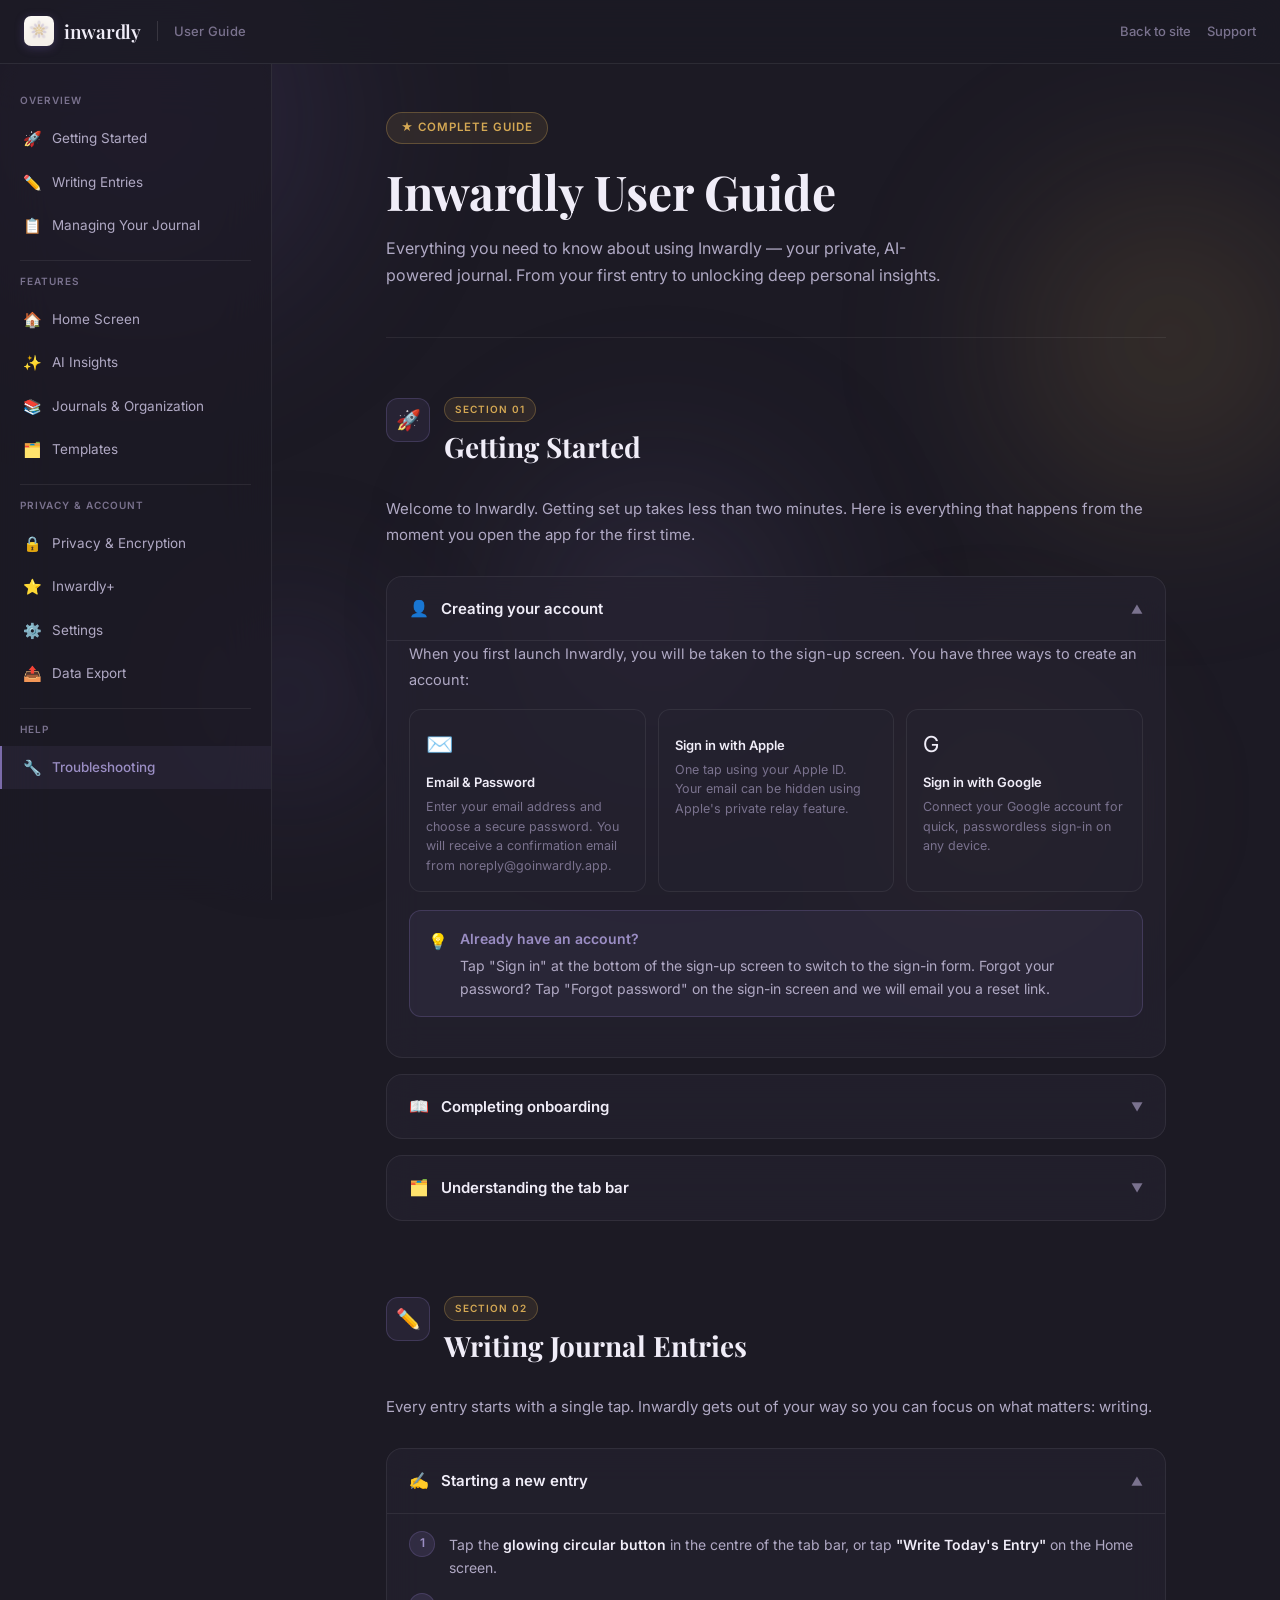
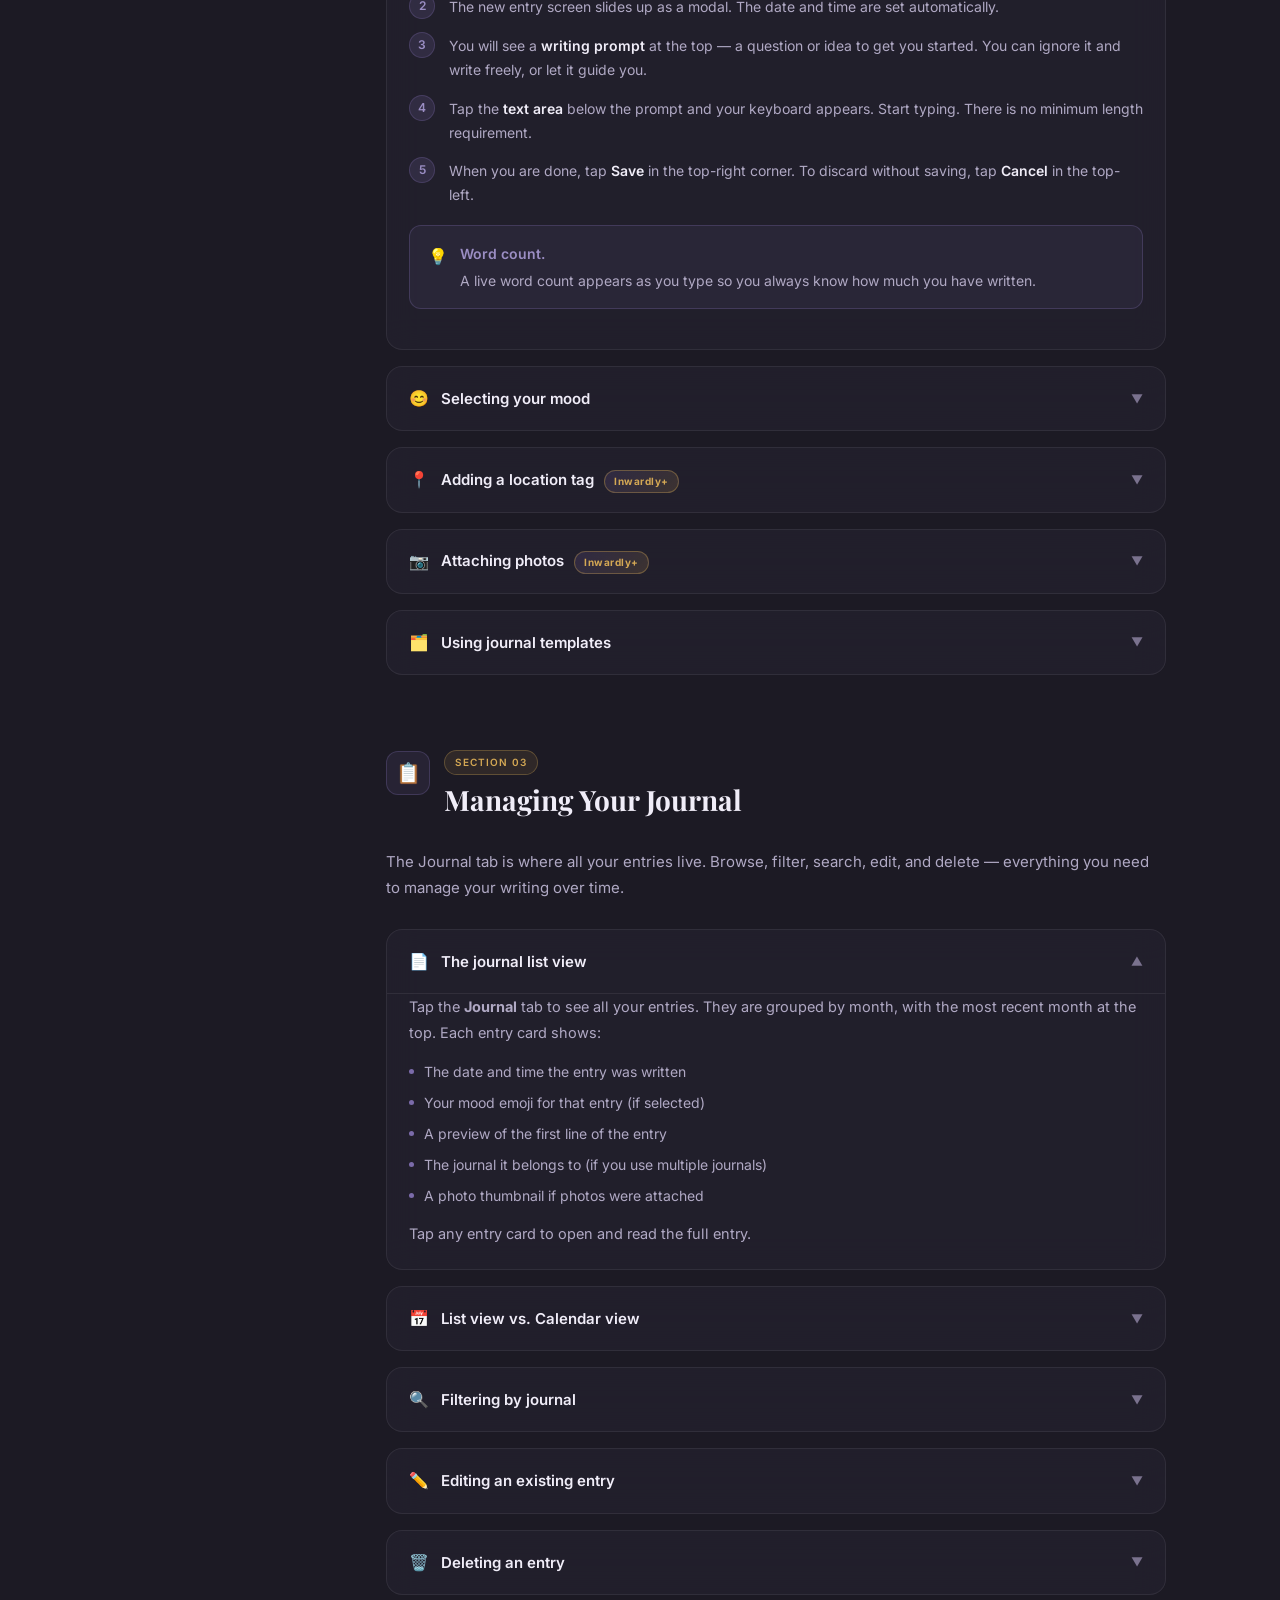
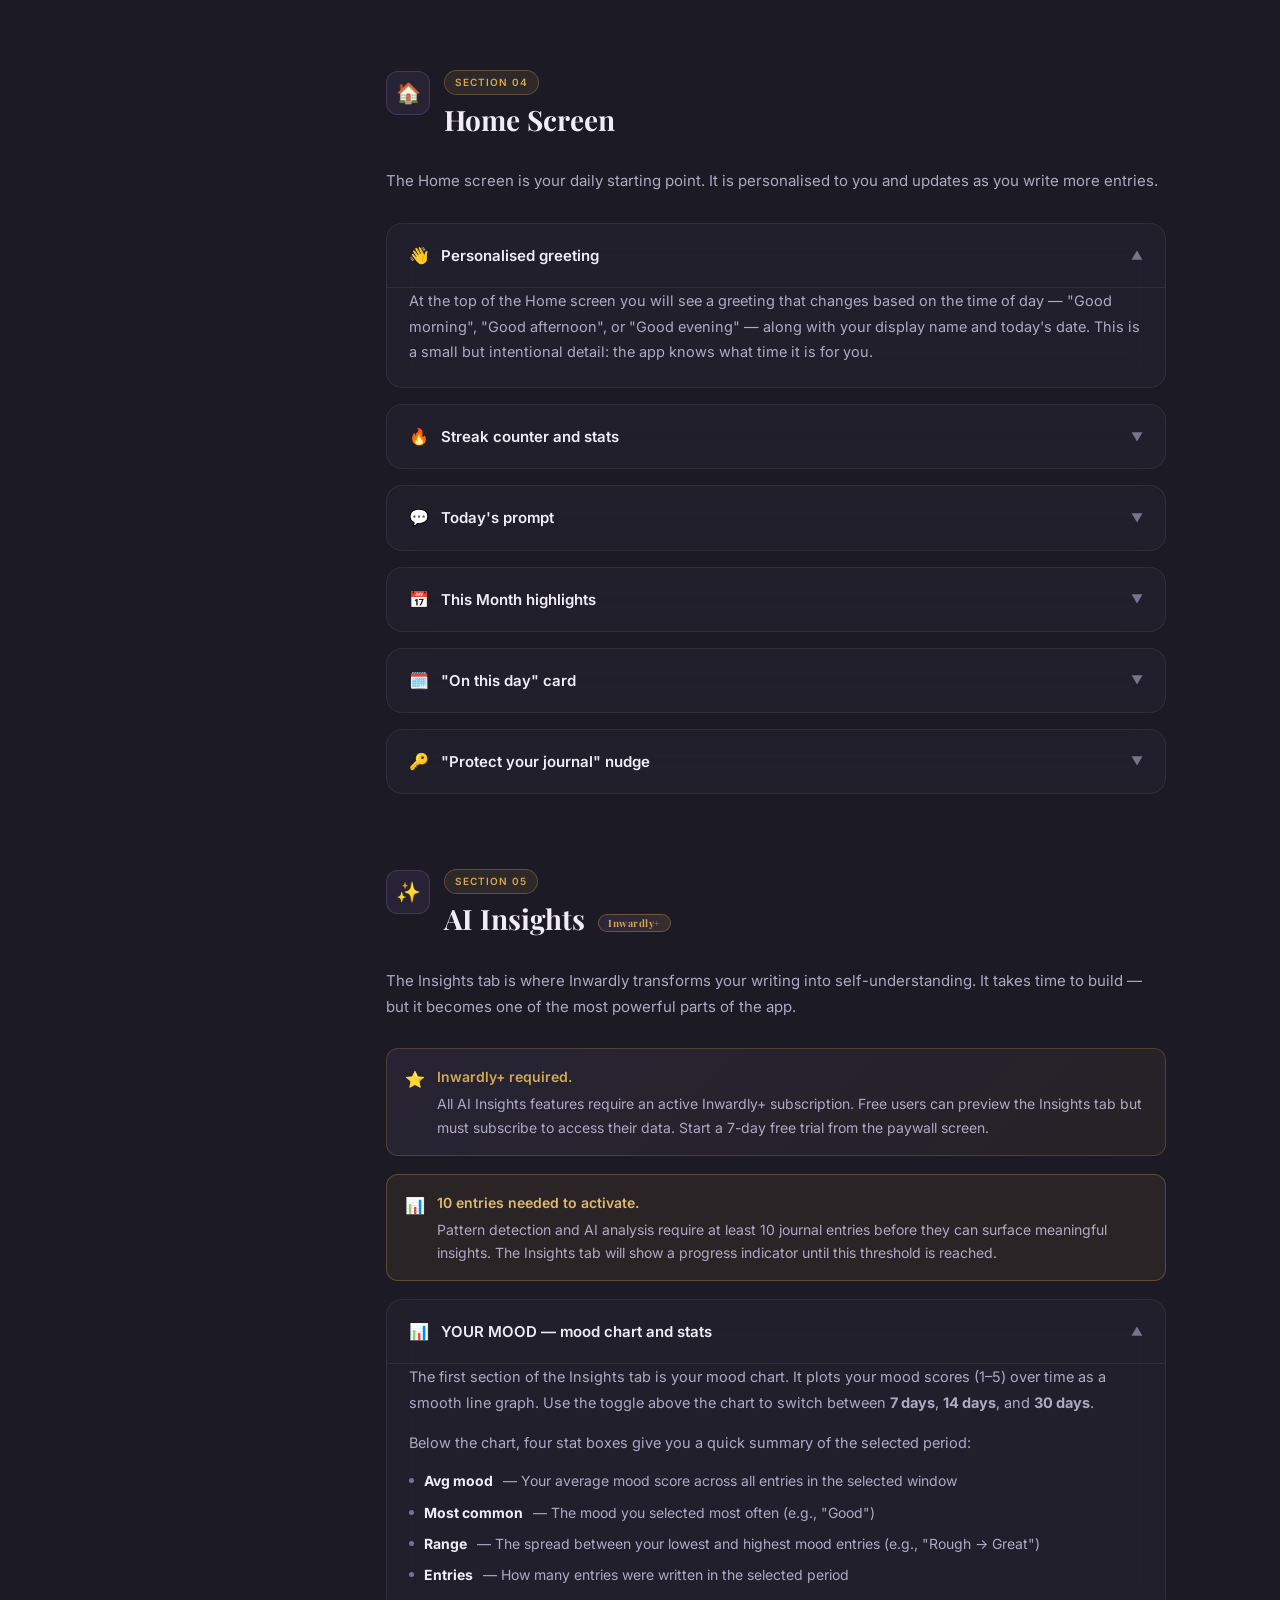
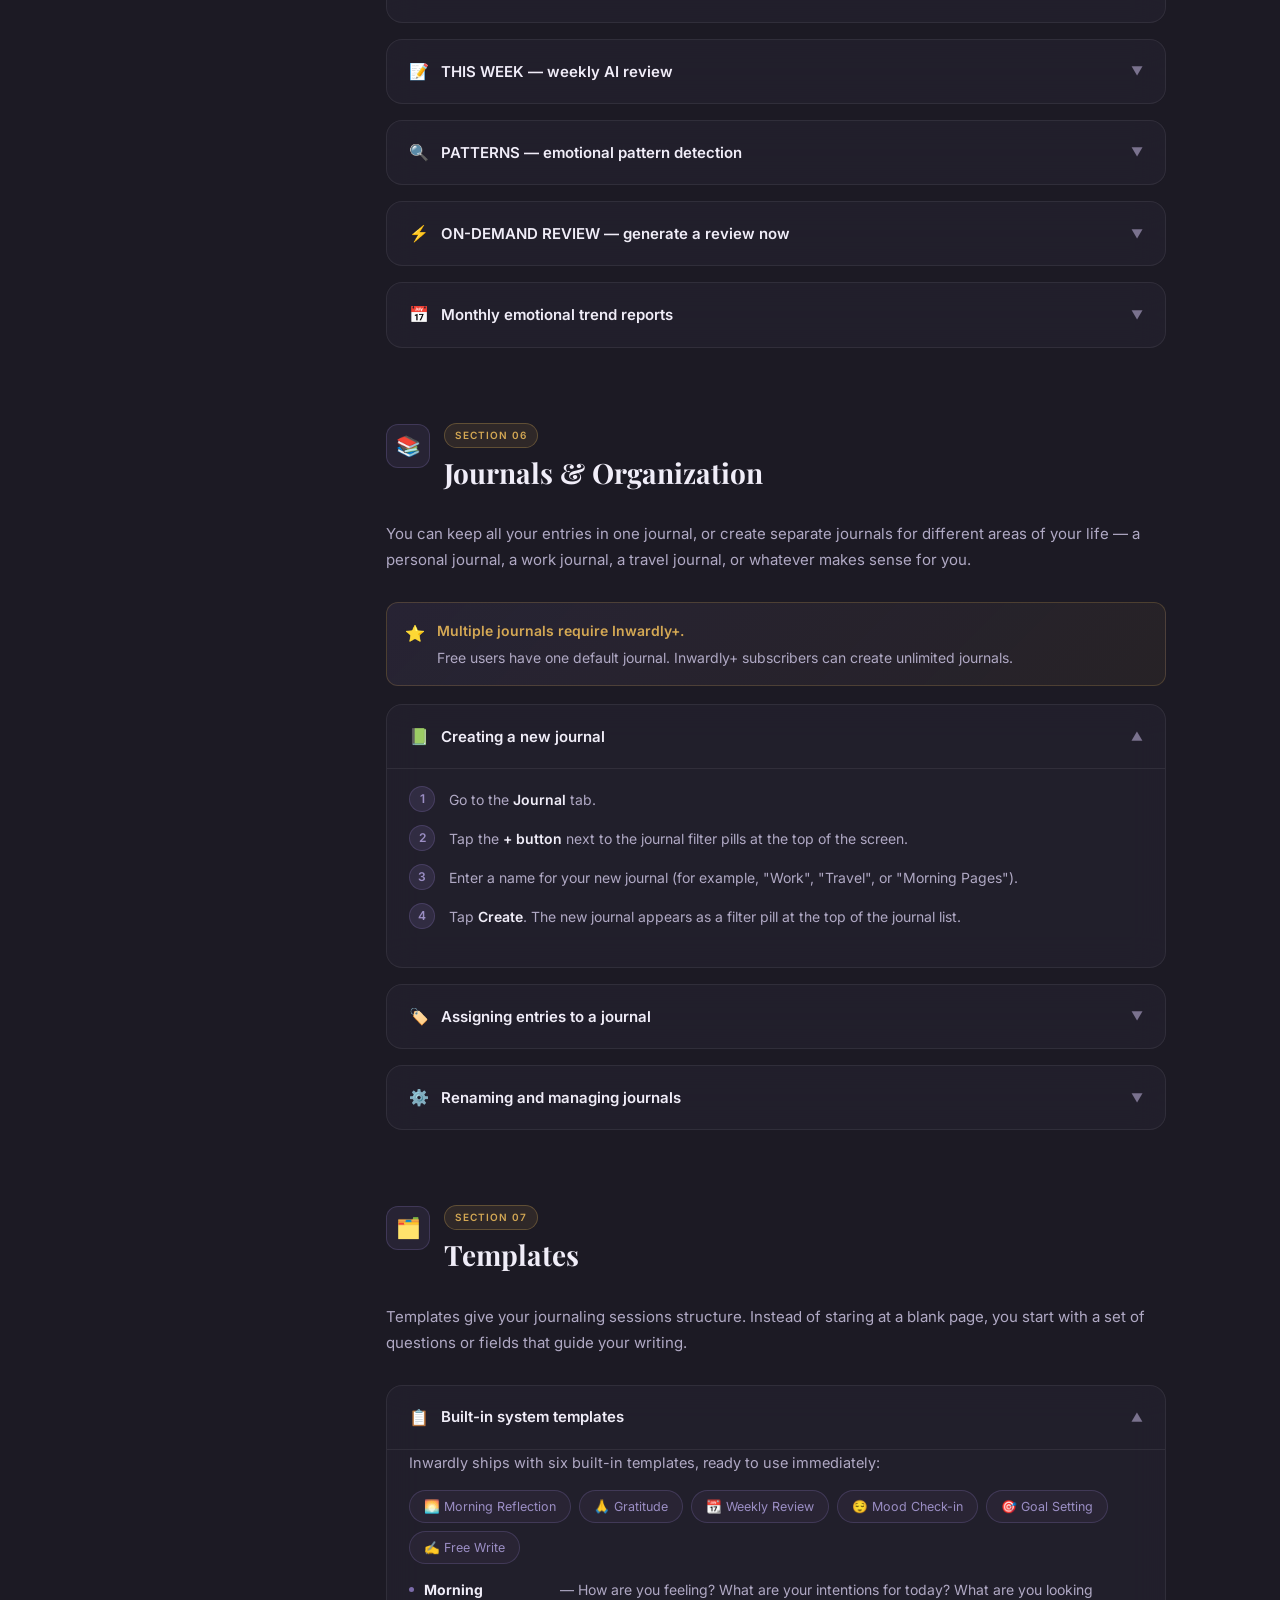
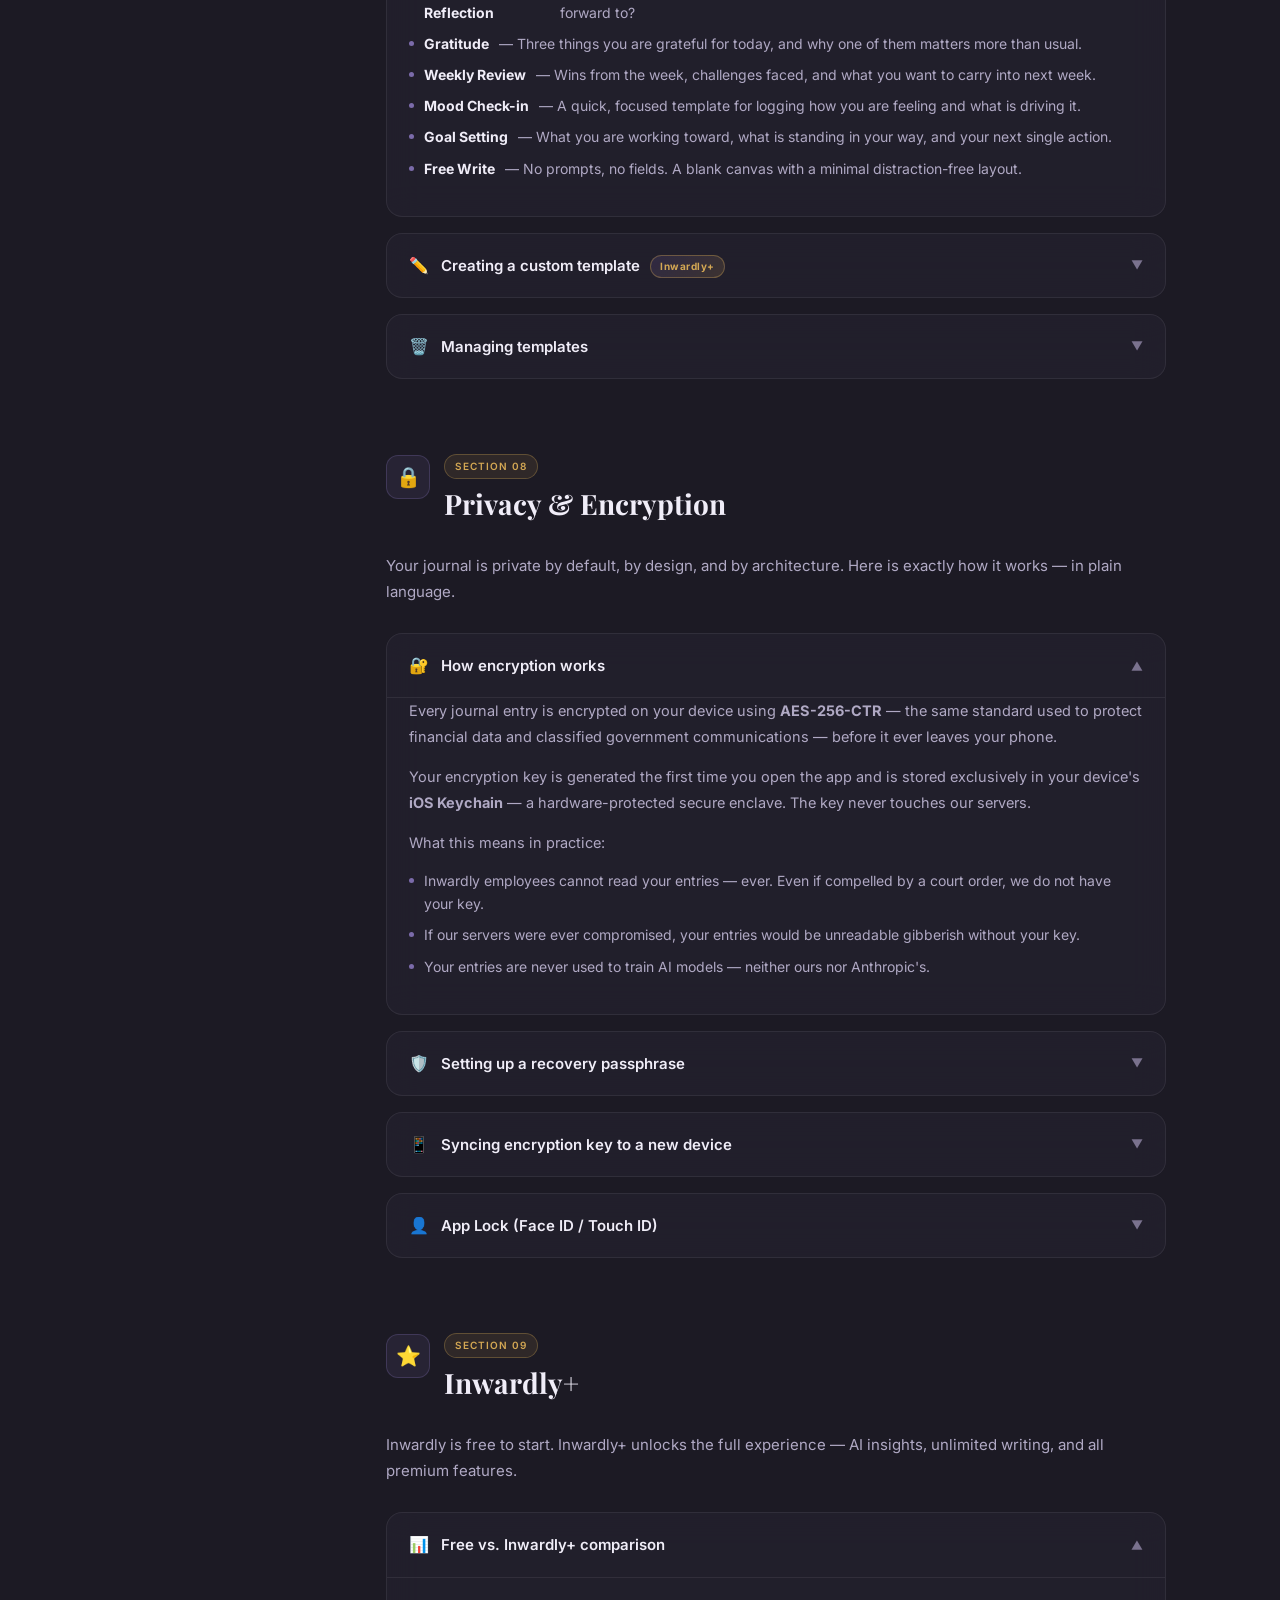
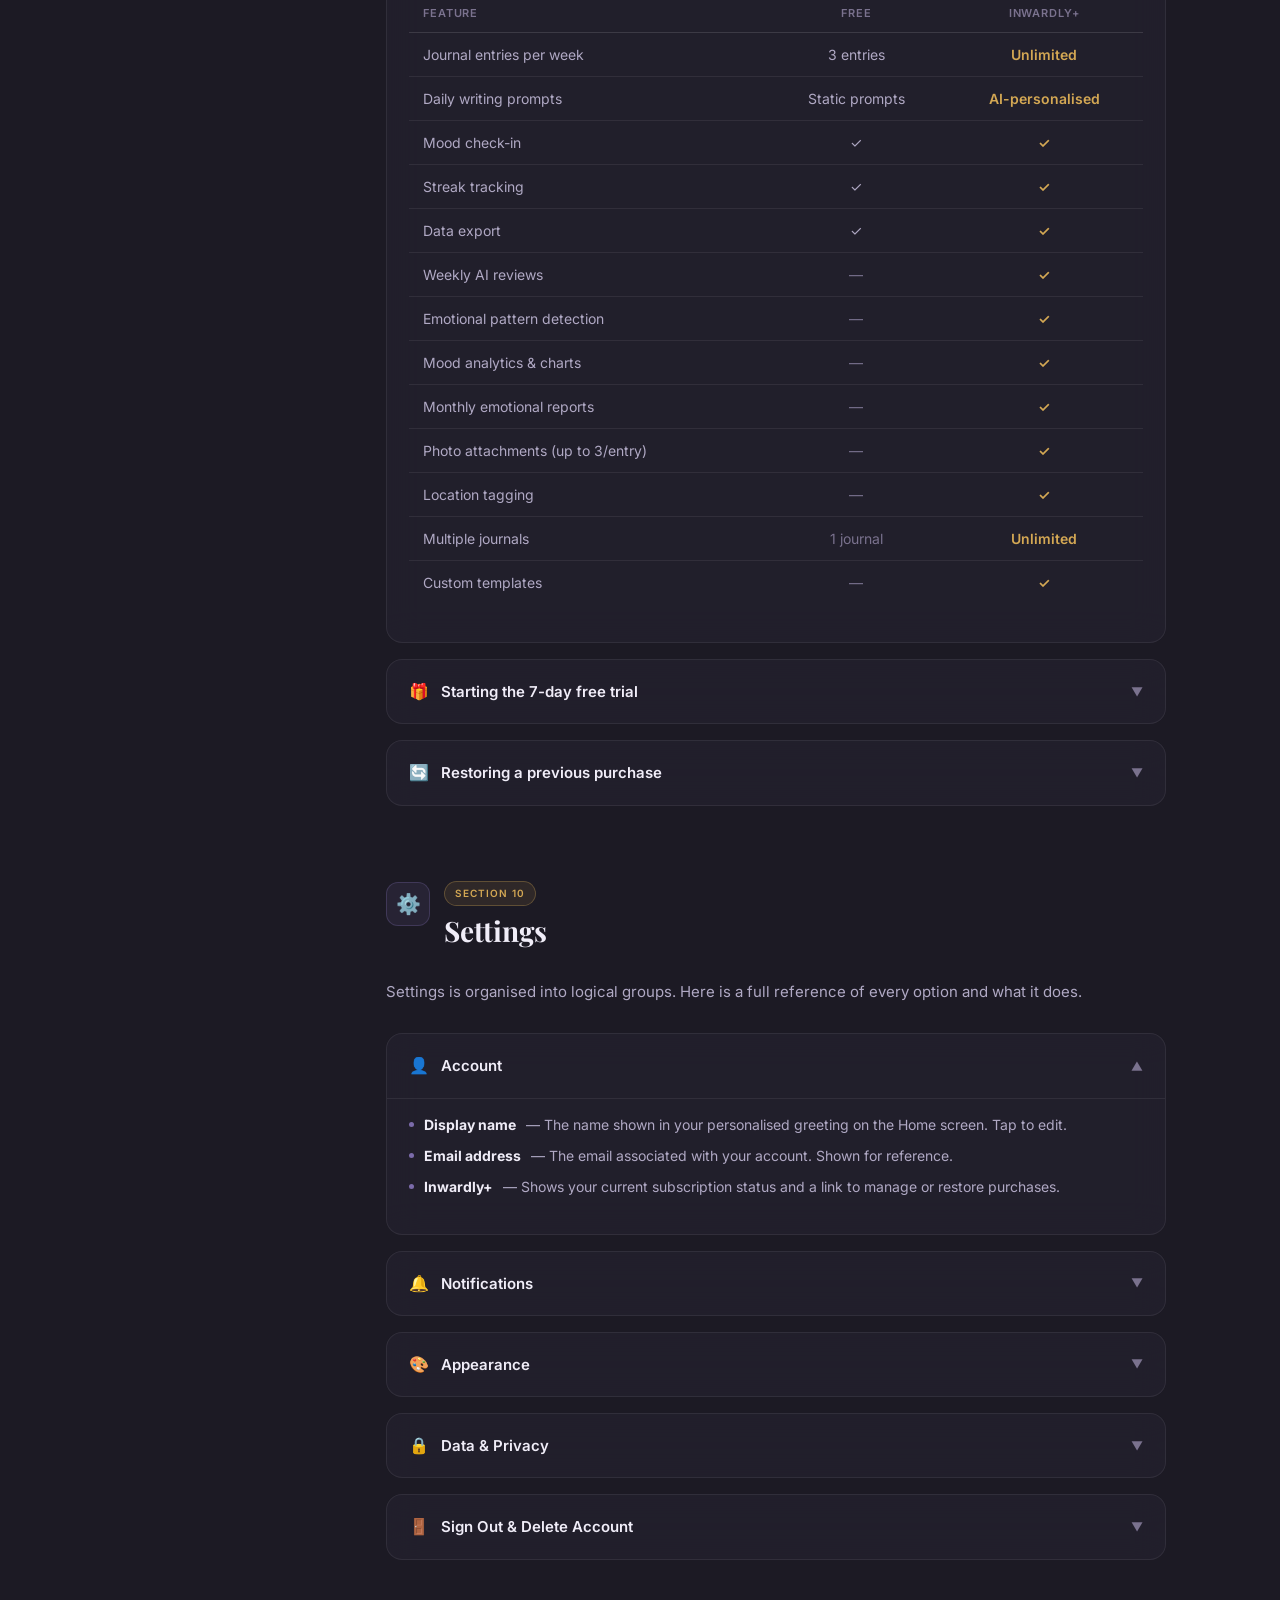
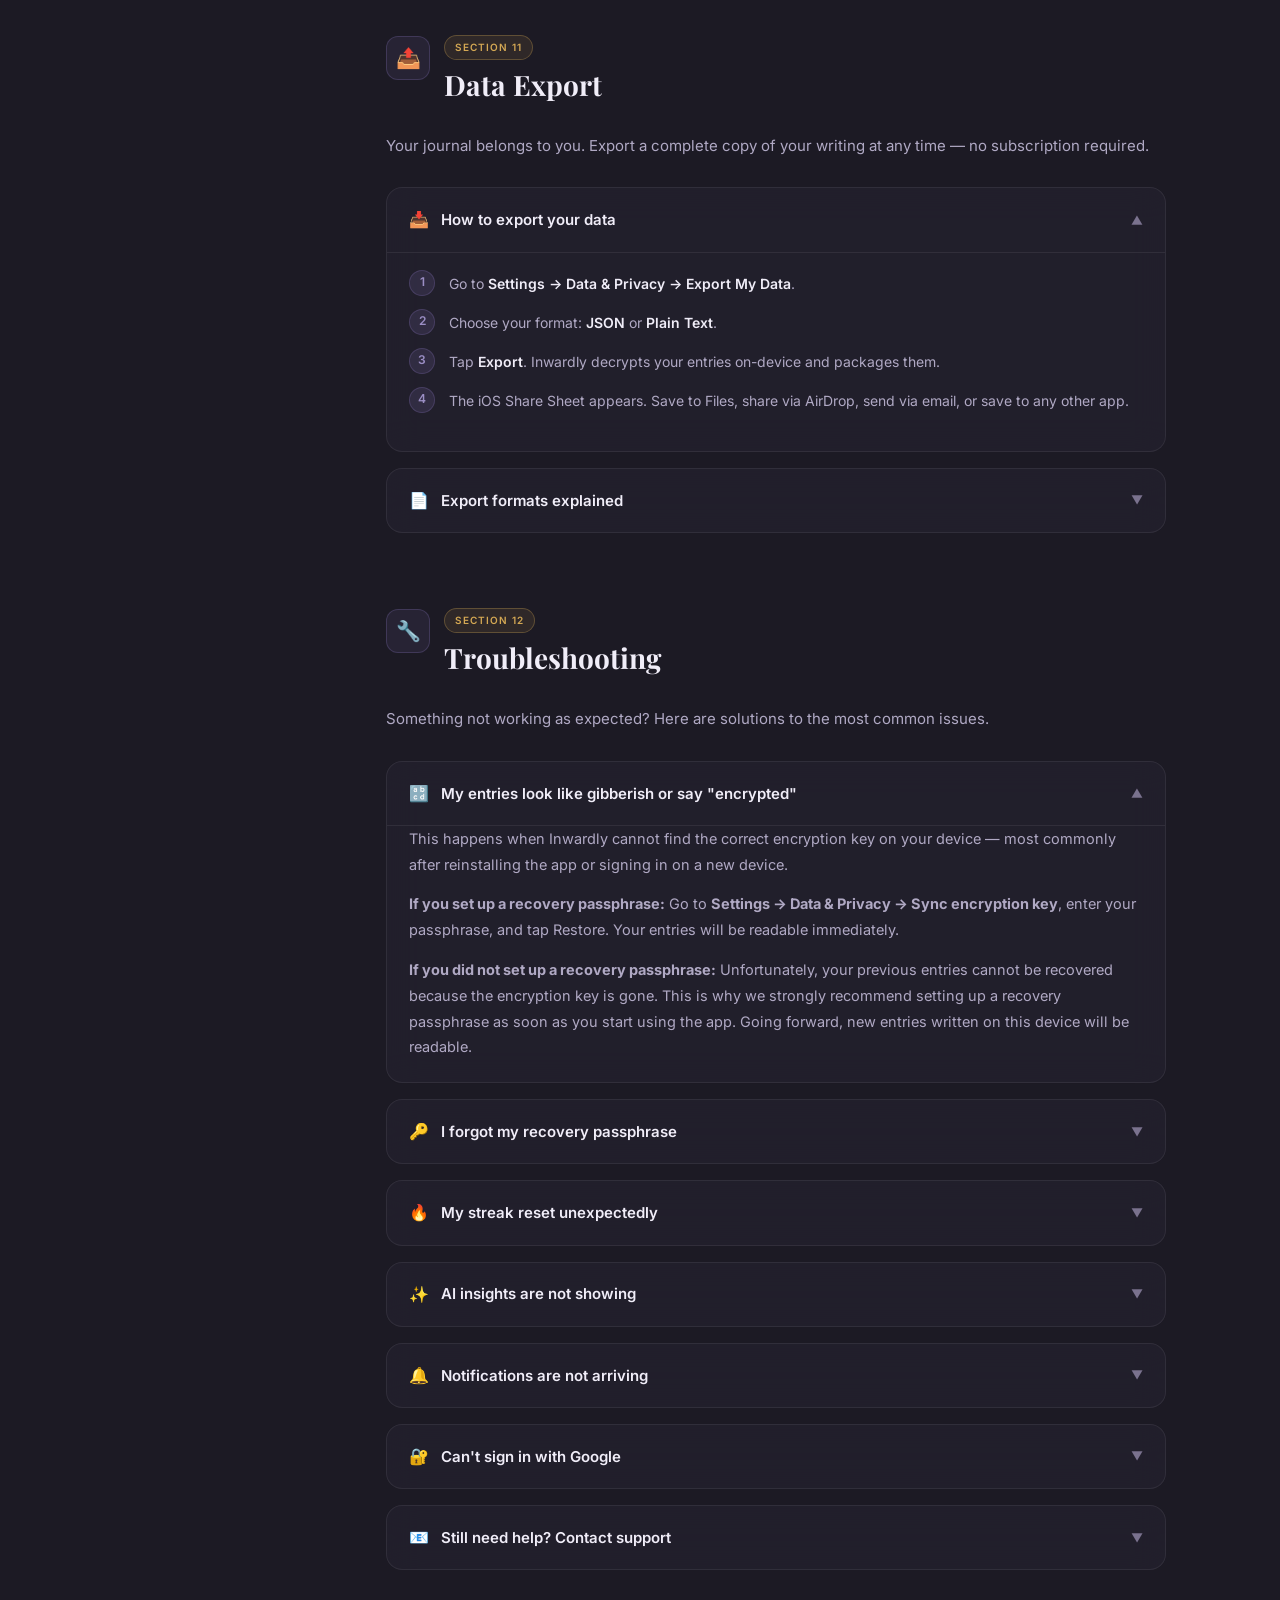
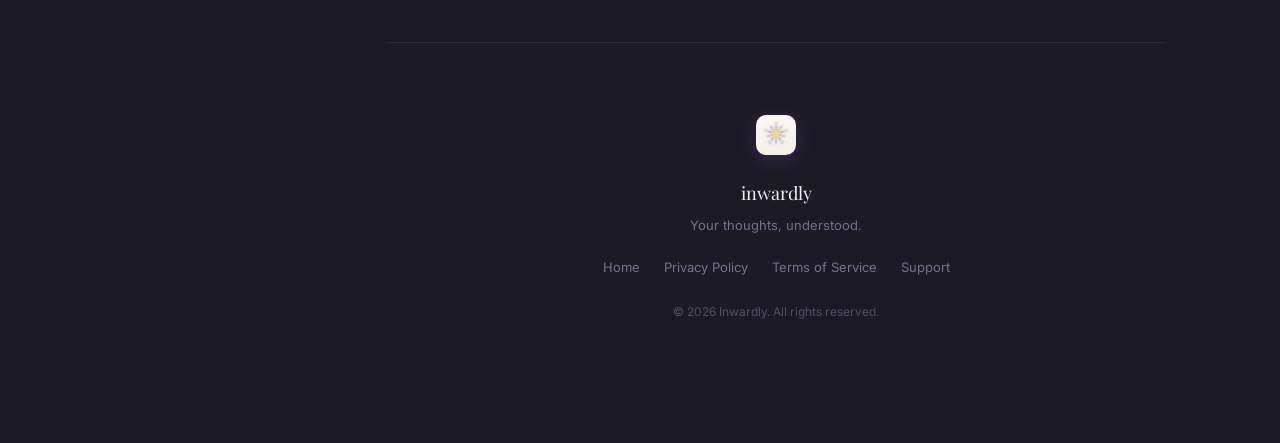
==== guide/index.html @ 79f3269d "Add comprehensive user guide 12-section guide covering all app features: getting started, writing en" ====
<!DOCTYPE html>
<html lang="en">
<head>
  <meta charset="UTF-8">
  <meta name="viewport" content="width=device-width, initial-scale=1.0">
  <title>Inwardly — User Guide</title>
  <meta name="description" content="Complete user guide for Inwardly, the private AI-powered journaling app for iOS.">
  <meta name="theme-color" content="#5B4A8A">

  <link rel="preconnect" href="https://fonts.googleapis.com">
  <link rel="preconnect" href="https://fonts.gstatic.com" crossorigin>
  <link href="https://fonts.googleapis.com/css2?family=Playfair+Display:ital,wght@0,400;0,600;0,700;1,400&family=Inter:wght@300;400;500;600;700&display=swap" rel="stylesheet">
  <link rel="icon" type="image/png" href="../app-icon.png">

  <style>
    /* ===================================================================
       Inwardly User Guide — Dark Premium / Golden Hour
       Canvas #1C1A24 · Indigo #7B6BAA · Gold #D4A854
       =================================================================== */

    :root {
      --indigo: #7B6BAA;
      --indigo-light: #9B8EC4;
      --indigo-dark: #5B4A8A;
      --indigo-glow: rgba(123, 107, 170, 0.35);
      --gold: #D4A854;
      --gold-light: #E0B96E;
      --gold-glow: rgba(212, 168, 84, 0.25);

      --canvas: #1C1A24;
      --surface: rgba(37, 34, 48, 0.65);
      --surface-solid: #252230;
      --elevated: #2E2A3B;

      --text-primary: #F0EDF8;
      --text-secondary: #B0A9C4;
      --text-tertiary: #7A728E;
      --text-inverse: #FFFFFF;

      --border-subtle: rgba(255, 255, 255, 0.07);
      --border-medium: rgba(255, 255, 255, 0.12);
      --border-gold: rgba(212, 168, 84, 0.30);
      --border-indigo: rgba(123, 107, 170, 0.30);

      --glass-bg: rgba(37, 34, 48, 0.60);
      --glass-blur: blur(24px);
      --glass-border: 1px solid rgba(255, 255, 255, 0.08);

      --sidebar-width: 272px;
      --topbar-height: 64px;
      --content-max: 780px;

      --radius-sm: 8px;
      --radius-md: 12px;
      --radius-lg: 16px;
      --radius-xl: 24px;
    }

    *, *::before, *::after {
      margin: 0;
      padding: 0;
      box-sizing: border-box;
    }

    html {
      scroll-behavior: smooth;
      -webkit-font-smoothing: antialiased;
      -moz-osx-font-smoothing: grayscale;
      scroll-padding-top: 88px;
    }

    body {
      font-family: 'Inter', -apple-system, BlinkMacSystemFont, sans-serif;
      color: var(--text-primary);
      background: var(--canvas);
      line-height: 1.7;
      overflow-x: hidden;
      position: relative;
    }

    a {
      color: inherit;
      text-decoration: none;
    }

    /* ===================================================================
       Floating Orbs
       =================================================================== */

    .orb {
      position: fixed;
      border-radius: 50%;
      pointer-events: none;
      z-index: 0;
      will-change: transform;
    }

    .orb-1 {
      width: 600px; height: 600px;
      background: radial-gradient(circle, rgba(91, 74, 138, 0.28) 0%, transparent 70%);
      top: -180px; left: -160px;
      filter: blur(60px);
      animation: orbFloat1 18s ease-in-out infinite;
    }
    .orb-2 {
      width: 500px; height: 500px;
      background: radial-gradient(circle, rgba(212, 168, 84, 0.18) 0%, transparent 70%);
      top: 10%; right: -140px;
      filter: blur(70px);
      animation: orbFloat2 22s ease-in-out infinite;
    }
    .orb-3 {
      width: 420px; height: 420px;
      background: radial-gradient(circle, rgba(123, 107, 170, 0.22) 0%, transparent 70%);
      top: 45%; left: 35%;
      filter: blur(80px);
      animation: orbFloat3 26s ease-in-out infinite;
    }
    .orb-4 {
      width: 380px; height: 380px;
      background: radial-gradient(circle, rgba(212, 168, 84, 0.14) 0%, transparent 70%);
      top: 68%; right: 8%;
      filter: blur(65px);
      animation: orbFloat4 20s ease-in-out infinite;
    }
    .orb-5 {
      width: 320px; height: 320px;
      background: radial-gradient(circle, rgba(91, 74, 138, 0.20) 0%, transparent 70%);
      bottom: 5%; left: 10%;
      filter: blur(55px);
      animation: orbFloat1 24s ease-in-out infinite reverse;
    }

    @keyframes orbFloat1 {
      0%, 100% { transform: translate(0, 0) scale(1); }
      33%       { transform: translate(40px, 30px) scale(1.05); }
      66%       { transform: translate(-20px, 50px) scale(0.97); }
    }
    @keyframes orbFloat2 {
      0%, 100% { transform: translate(0, 0) scale(1); }
      40%       { transform: translate(-50px, 40px) scale(1.08); }
      70%       { transform: translate(30px, -30px) scale(0.95); }
    }
    @keyframes orbFloat3 {
      0%, 100% { transform: translate(0, 0); }
      50%       { transform: translate(-30px, -40px) scale(1.06); }
    }
    @keyframes orbFloat4 {
      0%, 100% { transform: translate(0, 0); }
      45%       { transform: translate(40px, -50px) scale(1.04); }
      80%       { transform: translate(-20px, 20px) scale(0.98); }
    }

    /* ===================================================================
       Top Nav
       =================================================================== */

    .topbar {
      position: fixed;
      top: 0; left: 0; right: 0;
      height: var(--topbar-height);
      background: rgba(28, 26, 36, 0.82);
      backdrop-filter: var(--glass-blur);
      -webkit-backdrop-filter: var(--glass-blur);
      border-bottom: var(--glass-border);
      z-index: 200;
      display: flex;
      align-items: center;
      justify-content: space-between;
      padding: 0 24px;
      gap: 16px;
    }

    .topbar-left {
      display: flex;
      align-items: center;
      gap: 16px;
      flex-shrink: 0;
    }

    .topbar-brand {
      display: flex;
      align-items: center;
      gap: 10px;
    }

    .topbar-icon {
      width: 30px; height: 30px;
      border-radius: 7px;
      object-fit: cover;
      box-shadow: 0 2px 10px rgba(91, 74, 138, 0.45);
    }

    .topbar-wordmark {
      font-family: 'Playfair Display', Georgia, serif;
      font-size: 19px;
      font-weight: 600;
      color: var(--text-primary);
      letter-spacing: -0.3px;
    }

    .topbar-divider {
      width: 1px;
      height: 20px;
      background: var(--border-medium);
    }

    .topbar-label {
      font-size: 13px;
      font-weight: 500;
      color: var(--text-tertiary);
      letter-spacing: 0.02em;
    }

    .topbar-right {
      display: flex;
      align-items: center;
      gap: 16px;
    }

    .topbar-link {
      font-size: 13px;
      font-weight: 500;
      color: var(--text-tertiary);
      transition: color 0.2s;
    }
    .topbar-link:hover { color: var(--text-primary); }

    /* Hamburger */
    .hamburger {
      display: none;
      flex-direction: column;
      gap: 5px;
      cursor: pointer;
      padding: 4px;
      background: none;
      border: none;
      z-index: 300;
    }
    .hamburger span {
      display: block;
      width: 22px; height: 2px;
      background: var(--text-secondary);
      border-radius: 2px;
      transition: all 0.3s;
    }
    .hamburger.open span:nth-child(1) { transform: translateY(7px) rotate(45deg); }
    .hamburger.open span:nth-child(2) { opacity: 0; }
    .hamburger.open span:nth-child(3) { transform: translateY(-7px) rotate(-45deg); }

    /* ===================================================================
       Layout Shell
       =================================================================== */

    .layout {
      display: flex;
      padding-top: var(--topbar-height);
      min-height: 100vh;
      position: relative;
      z-index: 1;
    }

    /* ===================================================================
       Sidebar
       =================================================================== */

    .sidebar {
      position: fixed;
      top: var(--topbar-height);
      left: 0;
      bottom: 0;
      width: var(--sidebar-width);
      background: rgba(28, 26, 36, 0.72);
      backdrop-filter: var(--glass-blur);
      -webkit-backdrop-filter: var(--glass-blur);
      border-right: var(--glass-border);
      overflow-y: auto;
      overflow-x: hidden;
      padding: 28px 0 48px;
      z-index: 100;
      transition: transform 0.35s cubic-bezier(0.4, 0, 0.2, 1);
    }

    .sidebar::-webkit-scrollbar { width: 4px; }
    .sidebar::-webkit-scrollbar-track { background: transparent; }
    .sidebar::-webkit-scrollbar-thumb {
      background: rgba(123, 107, 170, 0.25);
      border-radius: 4px;
    }

    .sidebar-group {
      margin-bottom: 8px;
    }

    .sidebar-group-label {
      font-size: 10px;
      font-weight: 600;
      letter-spacing: 0.1em;
      text-transform: uppercase;
      color: var(--text-tertiary);
      padding: 0 20px 8px;
    }

    .sidebar-item {
      display: flex;
      align-items: center;
      gap: 10px;
      padding: 9px 20px;
      font-size: 13.5px;
      font-weight: 400;
      color: var(--text-secondary);
      cursor: pointer;
      transition: color 0.18s, background 0.18s;
      border-left: 2px solid transparent;
      text-decoration: none;
      position: relative;
    }

    .sidebar-item:hover {
      color: var(--text-primary);
      background: rgba(123, 107, 170, 0.07);
    }

    .sidebar-item.active {
      color: var(--indigo-light);
      font-weight: 500;
      border-left-color: var(--indigo);
      background: rgba(123, 107, 170, 0.10);
    }

    .sidebar-item .item-icon {
      font-size: 15px;
      width: 20px;
      text-align: center;
      flex-shrink: 0;
    }

    .sidebar-sub {
      padding-left: 50px;
      display: none;
    }
    .sidebar-sub.open { display: block; }

    .sidebar-sub-item {
      display: block;
      padding: 5px 20px 5px 0;
      font-size: 12.5px;
      color: var(--text-tertiary);
      transition: color 0.18s;
      text-decoration: none;
    }
    .sidebar-sub-item:hover { color: var(--text-secondary); }
    .sidebar-sub-item.active { color: var(--indigo-light); }

    .sidebar-sep {
      height: 1px;
      background: var(--border-subtle);
      margin: 12px 20px;
    }

    /* Sidebar overlay (mobile) */
    .sidebar-overlay {
      display: none;
      position: fixed;
      inset: 0;
      background: rgba(0,0,0,0.5);
      z-index: 99;
      backdrop-filter: blur(2px);
    }
    .sidebar-overlay.visible { display: block; }

    /* ===================================================================
       Main Content
       =================================================================== */

    .main {
      margin-left: var(--sidebar-width);
      flex: 1;
      min-width: 0;
      padding: 48px 48px 120px;
    }

    .content-wrap {
      max-width: var(--content-max);
      margin: 0 auto;
    }

    /* ===================================================================
       Page Hero
       =================================================================== */

    .page-hero {
      margin-bottom: 56px;
      padding-bottom: 48px;
      border-bottom: 1px solid var(--border-subtle);
    }

    .page-hero-label {
      display: inline-flex;
      align-items: center;
      gap: 6px;
      background: rgba(212, 168, 84, 0.10);
      border: 1px solid var(--border-gold);
      border-radius: 100px;
      padding: 5px 14px;
      font-size: 11.5px;
      font-weight: 600;
      letter-spacing: 0.08em;
      text-transform: uppercase;
      color: var(--gold);
      margin-bottom: 20px;
    }

    .page-hero h1 {
      font-family: 'Playfair Display', Georgia, serif;
      font-size: clamp(32px, 5vw, 48px);
      font-weight: 700;
      line-height: 1.15;
      color: var(--text-primary);
      margin-bottom: 16px;
    }

    .page-hero p {
      font-size: 16px;
      color: var(--text-secondary);
      max-width: 560px;
      line-height: 1.7;
    }

    /* ===================================================================
       Sections
       =================================================================== */

    .guide-section {
      margin-bottom: 72px;
      scroll-margin-top: 88px;
    }

    .section-header {
      display: flex;
      align-items: flex-start;
      gap: 14px;
      margin-bottom: 32px;
    }

    .section-icon-wrap {
      width: 44px; height: 44px;
      border-radius: 12px;
      background: rgba(123, 107, 170, 0.12);
      border: 1px solid var(--border-indigo);
      display: flex;
      align-items: center;
      justify-content: center;
      font-size: 20px;
      flex-shrink: 0;
      margin-top: 4px;
    }

    .section-title-group {}

    .section-pill {
      display: inline-flex;
      align-items: center;
      gap: 5px;
      background: rgba(212, 168, 84, 0.10);
      border: 1px solid var(--border-gold);
      border-radius: 100px;
      padding: 3px 10px;
      font-size: 10px;
      font-weight: 600;
      letter-spacing: 0.1em;
      text-transform: uppercase;
      color: var(--gold);
      margin-bottom: 8px;
    }

    .section-title {
      font-family: 'Playfair Display', Georgia, serif;
      font-size: clamp(22px, 3vw, 28px);
      font-weight: 700;
      color: var(--text-primary);
      line-height: 1.2;
    }

    .section-intro {
      font-size: 15px;
      color: var(--text-secondary);
      margin-bottom: 28px;
      line-height: 1.75;
    }

    /* ===================================================================
       Subsections / Accordion
       =================================================================== */

    .subsection {
      margin-bottom: 16px;
      border-radius: var(--radius-lg);
      border: 1px solid var(--border-subtle);
      background: var(--surface);
      backdrop-filter: blur(16px);
      -webkit-backdrop-filter: blur(16px);
      overflow: hidden;
    }

    .subsection-toggle {
      display: flex;
      align-items: center;
      justify-content: space-between;
      padding: 18px 22px;
      cursor: pointer;
      user-select: none;
      transition: background 0.18s;
    }

    .subsection-toggle:hover {
      background: rgba(123, 107, 170, 0.06);
    }

    .subsection-toggle-left {
      display: flex;
      align-items: center;
      gap: 12px;
    }

    .subsection-toggle-icon {
      font-size: 16px;
    }

    .subsection-title {
      font-size: 15px;
      font-weight: 600;
      color: var(--text-primary);
    }

    .subsection-chevron {
      font-size: 12px;
      color: var(--text-tertiary);
      transition: transform 0.25s;
    }

    .subsection.open .subsection-chevron {
      transform: rotate(180deg);
    }

    .subsection-body {
      display: none;
      padding: 0 22px 22px;
      border-top: 1px solid var(--border-subtle);
    }

    .subsection.open .subsection-body {
      display: block;
    }

    /* ===================================================================
       Content Elements
       =================================================================== */

    .prose p {
      font-size: 14.5px;
      color: var(--text-secondary);
      line-height: 1.78;
      margin-bottom: 14px;
    }
    .prose p:last-child { margin-bottom: 0; }

    /* Numbered steps */
    .steps {
      list-style: none;
      display: flex;
      flex-direction: column;
      gap: 12px;
      margin: 16px 0;
    }

    .steps li {
      display: flex;
      gap: 14px;
      align-items: flex-start;
    }

    .step-num {
      flex-shrink: 0;
      width: 26px; height: 26px;
      border-radius: 50%;
      background: rgba(123, 107, 170, 0.18);
      border: 1px solid var(--border-indigo);
      display: flex;
      align-items: center;
      justify-content: center;
      font-size: 12px;
      font-weight: 600;
      color: var(--indigo-light);
      margin-top: 1px;
    }

    .step-text {
      font-size: 14px;
      color: var(--text-secondary);
      line-height: 1.7;
      padding-top: 3px;
    }

    .step-text strong {
      color: var(--text-primary);
      font-weight: 600;
    }

    /* Bullet list */
    .bullets {
      list-style: none;
      display: flex;
      flex-direction: column;
      gap: 8px;
      margin: 14px 0;
    }

    .bullets li {
      display: flex;
      gap: 10px;
      align-items: flex-start;
      font-size: 14px;
      color: var(--text-secondary);
      line-height: 1.65;
    }

    .bullets li::before {
      content: '';
      flex-shrink: 0;
      width: 5px; height: 5px;
      border-radius: 50%;
      background: var(--indigo);
      margin-top: 9px;
    }

    /* Callout boxes */
    .callout {
      border-radius: var(--radius-md);
      padding: 16px 18px;
      margin: 18px 0;
      display: flex;
      gap: 12px;
      align-items: flex-start;
      font-size: 14px;
      line-height: 1.65;
    }

    .callout-icon {
      font-size: 16px;
      flex-shrink: 0;
      margin-top: 1px;
    }

    .callout-text { flex: 1; }
    .callout-text strong {
      display: block;
      margin-bottom: 4px;
      font-weight: 600;
    }

    .callout.tip {
      background: rgba(123, 107, 170, 0.10);
      border: 1px solid var(--border-indigo);
      color: var(--text-secondary);
    }
    .callout.tip strong { color: var(--indigo-light); }

    .callout.warn {
      background: rgba(212, 168, 84, 0.08);
      border: 1px solid var(--border-gold);
      color: var(--text-secondary);
    }
    .callout.warn strong { color: var(--gold-light); }

    .callout.premium {
      background: linear-gradient(135deg, rgba(123, 107, 170, 0.12), rgba(212, 168, 84, 0.06));
      border: 1px solid rgba(212, 168, 84, 0.22);
      color: var(--text-secondary);
    }
    .callout.premium strong { color: var(--gold); }

    .callout.danger {
      background: rgba(200, 80, 80, 0.08);
      border: 1px solid rgba(200, 80, 80, 0.22);
      color: var(--text-secondary);
    }
    .callout.danger strong { color: #E08080; }

    /* Premium badge */
    .badge-premium {
      display: inline-flex;
      align-items: center;
      gap: 4px;
      background: linear-gradient(135deg, rgba(91, 74, 138, 0.25), rgba(212, 168, 84, 0.15));
      border: 1px solid rgba(212, 168, 84, 0.35);
      border-radius: 100px;
      padding: 2px 9px;
      font-size: 10px;
      font-weight: 700;
      letter-spacing: 0.05em;
      color: var(--gold);
      vertical-align: middle;
      margin-left: 6px;
    }

    /* Info grid */
    .info-grid {
      display: grid;
      grid-template-columns: repeat(auto-fill, minmax(200px, 1fr));
      gap: 12px;
      margin: 16px 0;
    }

    .info-card {
      background: rgba(37, 34, 48, 0.50);
      border: 1px solid var(--border-subtle);
      border-radius: var(--radius-md);
      padding: 16px;
    }

    .info-card-icon {
      font-size: 22px;
      margin-bottom: 8px;
    }

    .info-card-title {
      font-size: 13px;
      font-weight: 600;
      color: var(--text-primary);
      margin-bottom: 4px;
    }

    .info-card-desc {
      font-size: 12.5px;
      color: var(--text-tertiary);
      line-height: 1.55;
    }

    /* Feature table */
    .feature-table {
      width: 100%;
      border-collapse: collapse;
      margin: 16px 0;
      font-size: 14px;
    }

    .feature-table th {
      text-align: left;
      padding: 10px 14px;
      font-size: 11px;
      font-weight: 600;
      letter-spacing: 0.08em;
      text-transform: uppercase;
      color: var(--text-tertiary);
      border-bottom: 1px solid var(--border-medium);
    }

    .feature-table td {
      padding: 11px 14px;
      color: var(--text-secondary);
      border-bottom: 1px solid var(--border-subtle);
      vertical-align: top;
      line-height: 1.5;
    }

    .feature-table tr:last-child td { border-bottom: none; }

    .feature-table .check-free { color: var(--text-secondary); }
    .feature-table .check-premium { color: var(--gold); font-weight: 600; }
    .feature-table .check-no { color: var(--text-tertiary); }

    .feature-table th:not(:first-child),
    .feature-table td:not(:first-child) {
      text-align: center;
    }

    /* Code / keyboard */
    code {
      font-family: 'SF Mono', 'Fira Code', monospace;
      font-size: 12.5px;
      background: rgba(123, 107, 170, 0.12);
      border: 1px solid var(--border-indigo);
      border-radius: 5px;
      padding: 1px 7px;
      color: var(--indigo-light);
    }

    /* Divider */
    .divider {
      height: 1px;
      background: var(--border-subtle);
      margin: 40px 0;
    }

    /* ===================================================================
       Back to Top
       =================================================================== */

    .back-to-top {
      position: fixed;
      bottom: 32px;
      right: 32px;
      width: 44px; height: 44px;
      border-radius: 50%;
      background: rgba(37, 34, 48, 0.85);
      border: 1px solid var(--border-medium);
      backdrop-filter: blur(16px);
      -webkit-backdrop-filter: blur(16px);
      display: flex;
      align-items: center;
      justify-content: center;
      cursor: pointer;
      font-size: 16px;
      color: var(--text-secondary);
      z-index: 150;
      opacity: 0;
      transform: translateY(8px);
      transition: opacity 0.25s, transform 0.25s, color 0.2s, border-color 0.2s;
      pointer-events: none;
      text-decoration: none;
    }

    .back-to-top.visible {
      opacity: 1;
      transform: translateY(0);
      pointer-events: all;
    }

    .back-to-top:hover {
      color: var(--indigo-light);
      border-color: var(--border-indigo);
    }

    /* ===================================================================
       Responsive
       =================================================================== */

    @media (max-width: 900px) {
      .sidebar {
        transform: translateX(-100%);
        z-index: 200;
      }

      .sidebar.mobile-open {
        transform: translateX(0);
      }

      .main {
        margin-left: 0;
        padding: 28px 20px 80px;
      }

      .hamburger {
        display: flex;
      }

      .topbar-label {
        display: none;
      }

      .topbar-divider {
        display: none;
      }

      .back-to-top {
        bottom: 20px;
        right: 20px;
      }
    }

    @media (max-width: 600px) {
      html {
        scroll-padding-top: 80px;
      }

      .page-hero h1 {
        font-size: 28px;
      }

      .section-title {
        font-size: 20px;
      }

      .info-grid {
        grid-template-columns: 1fr;
      }

      .topbar-link {
        display: none;
      }
    }

    /* ===================================================================
       Mood scale visual
       =================================================================== */

    .mood-scale {
      display: flex;
      gap: 8px;
      margin: 14px 0;
      flex-wrap: wrap;
    }

    .mood-chip {
      display: flex;
      flex-direction: column;
      align-items: center;
      gap: 4px;
      background: rgba(37, 34, 48, 0.60);
      border: 1px solid var(--border-subtle);
      border-radius: 10px;
      padding: 10px 14px;
      min-width: 70px;
      flex: 1;
    }

    .mood-chip-emoji { font-size: 20px; }

    .mood-chip-dot {
      width: 8px; height: 8px;
      border-radius: 50%;
      margin: 2px 0;
    }

    .mood-chip-label {
      font-size: 11px;
      font-weight: 500;
      color: var(--text-tertiary);
    }

    /* Tab bar visual */
    .tab-bar-demo {
      display: flex;
      background: rgba(37, 34, 48, 0.75);
      border: 1px solid var(--border-medium);
      border-radius: 20px;
      padding: 8px 12px;
      gap: 4px;
      align-items: center;
      justify-content: space-around;
      margin: 18px 0;
      max-width: 340px;
    }

    .tab-item {
      display: flex;
      flex-direction: column;
      align-items: center;
      gap: 3px;
      padding: 6px 14px;
      border-radius: 12px;
      transition: background 0.18s;
      cursor: default;
    }

    .tab-item.active {
      background: rgba(123, 107, 170, 0.15);
    }

    .tab-item-icon { font-size: 18px; }

    .tab-item-label {
      font-size: 10px;
      font-weight: 500;
      color: var(--text-tertiary);
    }

    .tab-item.active .tab-item-label {
      color: var(--indigo-light);
    }

    .tab-compose {
      width: 48px; height: 48px;
      border-radius: 50%;
      background: linear-gradient(135deg, var(--indigo-dark), var(--indigo));
      display: flex;
      align-items: center;
      justify-content: center;
      font-size: 22px;
      box-shadow: 0 4px 20px rgba(91, 74, 138, 0.45);
      flex-shrink: 0;
    }

    /* Template pill demos */
    .template-list {
      display: flex;
      flex-wrap: wrap;
      gap: 8px;
      margin: 14px 0;
    }

    .template-pill {
      background: rgba(37, 34, 48, 0.60);
      border: 1px solid var(--border-subtle);
      border-radius: 100px;
      padding: 5px 14px;
      font-size: 12.5px;
      color: var(--text-secondary);
    }

    .template-pill.system {
      border-color: var(--border-indigo);
      color: var(--indigo-light);
      background: rgba(123, 107, 170, 0.08);
    }

  </style>
</head>
<body>

  <!-- Floating orbs -->
  <div class="orb orb-1" aria-hidden="true"></div>
  <div class="orb orb-2" aria-hidden="true"></div>
  <div class="orb orb-3" aria-hidden="true"></div>
  <div class="orb orb-4" aria-hidden="true"></div>
  <div class="orb orb-5" aria-hidden="true"></div>

  <!-- Top bar -->
  <header class="topbar">
    <div class="topbar-left">
      <button class="hamburger" id="hamburger" aria-label="Toggle menu">
        <span></span><span></span><span></span>
      </button>
      <a href="../" class="topbar-brand">
        <img src="../app-icon.png" alt="Inwardly" class="topbar-icon">
        <span class="topbar-wordmark">inwardly</span>
      </a>
      <div class="topbar-divider"></div>
      <span class="topbar-label">User Guide</span>
    </div>
    <div class="topbar-right">
      <a href="../" class="topbar-link">Back to site</a>
      <a href="mailto:support@goinwardly.app" class="topbar-link">Support</a>
    </div>
  </header>

  <!-- Sidebar overlay (mobile) -->
  <div class="sidebar-overlay" id="sidebar-overlay"></div>

  <!-- Layout -->
  <div class="layout">

    <!-- Sidebar -->
    <nav class="sidebar" id="sidebar">
      <div class="sidebar-group">
        <div class="sidebar-group-label">Overview</div>
        <a href="#getting-started" class="sidebar-item" data-section="getting-started">
          <span class="item-icon">🚀</span> Getting Started
        </a>
        <a href="#writing-entries" class="sidebar-item" data-section="writing-entries">
          <span class="item-icon">✏️</span> Writing Entries
        </a>
        <a href="#managing-journal" class="sidebar-item" data-section="managing-journal">
          <span class="item-icon">📋</span> Managing Your Journal
        </a>
      </div>

      <div class="sidebar-sep"></div>

      <div class="sidebar-group">
        <div class="sidebar-group-label">Features</div>
        <a href="#home-screen" class="sidebar-item" data-section="home-screen">
          <span class="item-icon">🏠</span> Home Screen
        </a>
        <a href="#ai-insights" class="sidebar-item" data-section="ai-insights">
          <span class="item-icon">✨</span> AI Insights
        </a>
        <a href="#journals-org" class="sidebar-item" data-section="journals-org">
          <span class="item-icon">📚</span> Journals &amp; Organization
        </a>
        <a href="#templates" class="sidebar-item" data-section="templates">
          <span class="item-icon">🗂️</span> Templates
        </a>
      </div>

      <div class="sidebar-sep"></div>

      <div class="sidebar-group">
        <div class="sidebar-group-label">Privacy &amp; Account</div>
        <a href="#privacy-encryption" class="sidebar-item" data-section="privacy-encryption">
          <span class="item-icon">🔒</span> Privacy &amp; Encryption
        </a>
        <a href="#premium" class="sidebar-item" data-section="premium">
          <span class="item-icon">⭐</span> Inwardly+
        </a>
        <a href="#settings" class="sidebar-item" data-section="settings">
          <span class="item-icon">⚙️</span> Settings
        </a>
        <a href="#data-export" class="sidebar-item" data-section="data-export">
          <span class="item-icon">📤</span> Data Export
        </a>
      </div>

      <div class="sidebar-sep"></div>

      <div class="sidebar-group">
        <div class="sidebar-group-label">Help</div>
        <a href="#troubleshooting" class="sidebar-item" data-section="troubleshooting">
          <span class="item-icon">🔧</span> Troubleshooting
        </a>
      </div>
    </nav>

    <!-- Main content -->
    <main class="main">
      <div class="content-wrap">

        <!-- Page hero -->
        <div class="page-hero">
          <div class="page-hero-label">&#9733; Complete Guide</div>
          <h1>Inwardly User Guide</h1>
          <p>Everything you need to know about using Inwardly — your private, AI-powered journal. From your first entry to unlocking deep personal insights.</p>
        </div>

        <!-- ============================================================
             1. GETTING STARTED
             ============================================================ -->
        <section class="guide-section" id="getting-started">
          <div class="section-header">
            <div class="section-icon-wrap">🚀</div>
            <div class="section-title-group">
              <div class="section-pill">Section 01</div>
              <h2 class="section-title">Getting Started</h2>
            </div>
          </div>

          <p class="section-intro">Welcome to Inwardly. Getting set up takes less than two minutes. Here is everything that happens from the moment you open the app for the first time.</p>

          <div class="subsection open" id="sub-account">
            <div class="subsection-toggle">
              <div class="subsection-toggle-left">
                <span class="subsection-toggle-icon">👤</span>
                <span class="subsection-title">Creating your account</span>
              </div>
              <span class="subsection-chevron">&#9660;</span>
            </div>
            <div class="subsection-body">
              <div class="prose">
                <p>When you first launch Inwardly, you will be taken to the sign-up screen. You have three ways to create an account:</p>
              </div>
              <div class="info-grid">
                <div class="info-card">
                  <div class="info-card-icon">✉️</div>
                  <div class="info-card-title">Email &amp; Password</div>
                  <div class="info-card-desc">Enter your email address and choose a secure password. You will receive a confirmation email from noreply@goinwardly.app.</div>
                </div>
                <div class="info-card">
                  <div class="info-card-icon"></div>
                  <div class="info-card-title">Sign in with Apple</div>
                  <div class="info-card-desc">One tap using your Apple ID. Your email can be hidden using Apple's private relay feature.</div>
                </div>
                <div class="info-card">
                  <div class="info-card-icon">G</div>
                  <div class="info-card-title">Sign in with Google</div>
                  <div class="info-card-desc">Connect your Google account for quick, passwordless sign-in on any device.</div>
                </div>
              </div>
              <div class="callout tip">
                <span class="callout-icon">💡</span>
                <div class="callout-text">
                  <strong>Already have an account?</strong>
                  Tap "Sign in" at the bottom of the sign-up screen to switch to the sign-in form. Forgot your password? Tap "Forgot password" on the sign-in screen and we will email you a reset link.
                </div>
              </div>
            </div>
          </div>

          <div class="subsection" id="sub-onboarding">
            <div class="subsection-toggle">
              <div class="subsection-toggle-left">
                <span class="subsection-toggle-icon">📖</span>
                <span class="subsection-title">Completing onboarding</span>
              </div>
              <span class="subsection-chevron">&#9660;</span>
            </div>
            <div class="subsection-body">
              <div class="prose">
                <p>After creating your account, Inwardly walks you through a short onboarding flow — three screens that take about 30 seconds.</p>
              </div>
              <ol class="steps">
                <li>
                  <span class="step-num">1</span>
                  <span class="step-text"><strong>Privacy first.</strong> This screen explains that your journal entries are encrypted on your device before they are stored. No one — including the Inwardly team — can read your entries. Tap "I understand" to continue.</span>
                </li>
                <li>
                  <span class="step-num">2</span>
                  <span class="step-text"><strong>Building your habit.</strong> A few tips on how to make journaling stick: write at the same time each day, keep entries honest rather than polished, and aim for consistency over length. Tap "Sounds good" to continue.</span>
                </li>
                <li>
                  <span class="step-num">3</span>
                  <span class="step-text"><strong>Reminder notifications.</strong> Inwardly asks if it can send you a daily reminder to write. You can choose a time that suits your routine, or skip this step entirely and enable notifications later in Settings.</span>
                </li>
              </ol>
              <div class="callout tip">
                <span class="callout-icon">💡</span>
                <div class="callout-text">
                  <strong>You can revisit all of this later.</strong>
                  Notification time and permission can be changed any time in Settings &rarr; Notifications.
                </div>
              </div>
            </div>
          </div>

          <div class="subsection" id="sub-tabbar">
            <div class="subsection-toggle">
              <div class="subsection-toggle-left">
                <span class="subsection-toggle-icon">🗂️</span>
                <span class="subsection-title">Understanding the tab bar</span>
              </div>
              <span class="subsection-chevron">&#9660;</span>
            </div>
            <div class="subsection-body">
              <div class="prose">
                <p>Once you are in the app, the bottom tab bar is your primary navigation. It has five items:</p>
              </div>

              <div class="tab-bar-demo">
                <div class="tab-item active">
                  <span class="tab-item-icon">🏠</span>
                  <span class="tab-item-label">Home</span>
                </div>
                <div class="tab-item">
                  <span class="tab-item-icon">📋</span>
                  <span class="tab-item-label">Journal</span>
                </div>
                <div class="tab-compose">✏️</div>
                <div class="tab-item">
                  <span class="tab-item-icon">✨</span>
                  <span class="tab-item-label">Insights</span>
                </div>
                <div class="tab-item">
                  <span class="tab-item-icon">⚙️</span>
                  <span class="tab-item-label">Settings</span>
                </div>
              </div>

              <ul class="bullets">
                <li><strong style="color:var(--text-primary)">Home</strong> — Your daily dashboard. Shows your streak, today's writing prompt, recent entries, and AI highlights.</li>
                <li><strong style="color:var(--text-primary)">Journal</strong> — A chronological list of all your entries. Switch to calendar view to browse by date.</li>
                <li><strong style="color:var(--text-primary)">Compose (center pill)</strong> — The glowing circular button in the centre. Tap it to start a new journal entry from anywhere in the app.</li>
                <li><strong style="color:var(--text-primary)">Insights</strong> — Your AI-powered emotional dashboard. Weekly reviews, pattern detection, and mood analytics.</li>
                <li><strong style="color:var(--text-primary)">Settings</strong> — Account, notifications, appearance, privacy, and subscription management.</li>
              </ul>
            </div>
          </div>
        </section>

        <!-- ============================================================
             2. WRITING JOURNAL ENTRIES
             ============================================================ -->
        <section class="guide-section" id="writing-entries">
          <div class="section-header">
            <div class="section-icon-wrap">✏️</div>
            <div class="section-title-group">
              <div class="section-pill">Section 02</div>
              <h2 class="section-title">Writing Journal Entries</h2>
            </div>
          </div>

          <p class="section-intro">Every entry starts with a single tap. Inwardly gets out of your way so you can focus on what matters: writing.</p>

          <div class="subsection open">
            <div class="subsection-toggle">
              <div class="subsection-toggle-left">
                <span class="subsection-toggle-icon">✍️</span>
                <span class="subsection-title">Starting a new entry</span>
              </div>
              <span class="subsection-chevron">&#9660;</span>
            </div>
            <div class="subsection-body">
              <ol class="steps">
                <li>
                  <span class="step-num">1</span>
                  <span class="step-text">Tap the <strong>glowing circular button</strong> in the centre of the tab bar, or tap <strong>"Write Today's Entry"</strong> on the Home screen.</span>
                </li>
                <li>
                  <span class="step-num">2</span>
                  <span class="step-text">The new entry screen slides up as a modal. The date and time are set automatically.</span>
                </li>
                <li>
                  <span class="step-num">3</span>
                  <span class="step-text">You will see a <strong>writing prompt</strong> at the top — a question or idea to get you started. You can ignore it and write freely, or let it guide you.</span>
                </li>
                <li>
                  <span class="step-num">4</span>
                  <span class="step-text">Tap the <strong>text area</strong> below the prompt and your keyboard appears. Start typing. There is no minimum length requirement.</span>
                </li>
                <li>
                  <span class="step-num">5</span>
                  <span class="step-text">When you are done, tap <strong>Save</strong> in the top-right corner. To discard without saving, tap <strong>Cancel</strong> in the top-left.</span>
                </li>
              </ol>
              <div class="callout tip">
                <span class="callout-icon">💡</span>
                <div class="callout-text">
                  <strong>Word count.</strong>
                  A live word count appears as you type so you always know how much you have written.
                </div>
              </div>
            </div>
          </div>

          <div class="subsection">
            <div class="subsection-toggle">
              <div class="subsection-toggle-left">
                <span class="subsection-toggle-icon">😊</span>
                <span class="subsection-title">Selecting your mood</span>
              </div>
              <span class="subsection-chevron">&#9660;</span>
            </div>
            <div class="subsection-body">
              <div class="prose">
                <p>Below the text area you will find the mood selector. Tap one of the five options to log how you are feeling today. This data feeds the mood charts in your Insights tab over time.</p>
              </div>
              <div class="mood-scale">
                <div class="mood-chip">
                  <span class="mood-chip-emoji">😔</span>
                  <div class="mood-chip-dot" style="background:#9B7FAA;"></div>
                  <span class="mood-chip-label">Rough</span>
                </div>
                <div class="mood-chip">
                  <span class="mood-chip-emoji">😕</span>
                  <div class="mood-chip-dot" style="background:#7A93B8;"></div>
                  <span class="mood-chip-label">Low</span>
                </div>
                <div class="mood-chip">
                  <span class="mood-chip-emoji">😐</span>
                  <div class="mood-chip-dot" style="background:#7BA88A;"></div>
                  <span class="mood-chip-label">Okay</span>
                </div>
                <div class="mood-chip">
                  <span class="mood-chip-emoji">🙂</span>
                  <div class="mood-chip-dot" style="background:#D4A854;"></div>
                  <span class="mood-chip-label">Good</span>
                </div>
                <div class="mood-chip">
                  <span class="mood-chip-emoji">😄</span>
                  <div class="mood-chip-dot" style="background:#E08070;"></div>
                  <span class="mood-chip-label">Great</span>
                </div>
              </div>
              <div class="prose">
                <p>Mood is optional — you can save an entry without selecting one. However, selecting a mood each time gives the AI much more to work with when generating your Insights.</p>
              </div>
            </div>
          </div>

          <div class="subsection">
            <div class="subsection-toggle">
              <div class="subsection-toggle-left">
                <span class="subsection-toggle-icon">📍</span>
                <span class="subsection-title">Adding a location tag <span class="badge-premium">Inwardly+</span></span>
              </div>
              <span class="subsection-chevron">&#9660;</span>
            </div>
            <div class="subsection-body">
              <div class="prose">
                <p>Premium users can tag their entries with the location where they were written. This lets you look back and see that you wrote your best entries from the coffee shop on Saturdays, or that your mood dips when you are travelling for work.</p>
              </div>
              <ol class="steps">
                <li>
                  <span class="step-num">1</span>
                  <span class="step-text">In the entry toolbar at the bottom of the screen, tap the <strong>location pin icon</strong>.</span>
                </li>
                <li>
                  <span class="step-num">2</span>
                  <span class="step-text">Inwardly will request location permission if it has not already been granted. Tap <strong>Allow While Using App</strong>.</span>
                </li>
                <li>
                  <span class="step-num">3</span>
                  <span class="step-text">Your current city and neighbourhood appear as a tag beneath the mood selector. Tap it again to remove it.</span>
                </li>
              </ol>
              <div class="callout tip">
                <span class="callout-icon">💡</span>
                <div class="callout-text">
                  <strong>Location is approximate.</strong>
                  We only store city-level location data — never your precise GPS coordinates.
                </div>
              </div>
            </div>
          </div>

          <div class="subsection">
            <div class="subsection-toggle">
              <div class="subsection-toggle-left">
                <span class="subsection-toggle-icon">📷</span>
                <span class="subsection-title">Attaching photos <span class="badge-premium">Inwardly+</span></span>
              </div>
              <span class="subsection-chevron">&#9660;</span>
            </div>
            <div class="subsection-body">
              <div class="prose">
                <p>Premium users can attach up to three photos per entry. Photos are stored securely alongside your encrypted text.</p>
              </div>
              <ol class="steps">
                <li>
                  <span class="step-num">1</span>
                  <span class="step-text">Tap the <strong>photo icon</strong> in the entry toolbar.</span>
                </li>
                <li>
                  <span class="step-num">2</span>
                  <span class="step-text">Choose from your <strong>Photo Library</strong> or take a new photo with your <strong>Camera</strong>.</span>
                </li>
                <li>
                  <span class="step-num">3</span>
                  <span class="step-text">Selected photos appear as thumbnails in the entry. Tap a thumbnail to remove it.</span>
                </li>
              </ol>
              <div class="callout warn">
                <span class="callout-icon">⚠️</span>
                <div class="callout-text">
                  <strong>Up to 3 photos per entry.</strong>
                  Attempting to add a fourth photo will show a notice. Each photo is stored at display resolution to keep your storage usage reasonable.
                </div>
              </div>
            </div>
          </div>

          <div class="subsection">
            <div class="subsection-toggle">
              <div class="subsection-toggle-left">
                <span class="subsection-toggle-icon">🗂️</span>
                <span class="subsection-title">Using journal templates</span>
              </div>
              <span class="subsection-chevron">&#9660;</span>
            </div>
            <div class="subsection-body">
              <div class="prose">
                <p>Templates are structured starting points that guide your writing with a set of fields or prompts. They are great for routines like a morning reflection or a weekly review.</p>
              </div>
              <ol class="steps">
                <li>
                  <span class="step-num">1</span>
                  <span class="step-text">Tap the <strong>template icon</strong> (grid icon) in the entry toolbar.</span>
                </li>
                <li>
                  <span class="step-num">2</span>
                  <span class="step-text">A picker slides up showing all available templates — system templates are listed first, followed by any custom templates you have created.</span>
                </li>
                <li>
                  <span class="step-num">3</span>
                  <span class="step-text">Tap a template to select it. The entry area transforms to show the template's structured fields.</span>
                </li>
                <li>
                  <span class="step-num">4</span>
                  <span class="step-text">Fill in each field at your own pace. When you save, all fields are combined into a single entry.</span>
                </li>
              </ol>
            </div>
          </div>
        </section>

        <!-- ============================================================
             3. MANAGING YOUR JOURNAL
             ============================================================ -->
        <section class="guide-section" id="managing-journal">
          <div class="section-header">
            <div class="section-icon-wrap">📋</div>
            <div class="section-title-group">
              <div class="section-pill">Section 03</div>
              <h2 class="section-title">Managing Your Journal</h2>
            </div>
          </div>

          <p class="section-intro">The Journal tab is where all your entries live. Browse, filter, search, edit, and delete — everything you need to manage your writing over time.</p>

          <div class="subsection open">
            <div class="subsection-toggle">
              <div class="subsection-toggle-left">
                <span class="subsection-toggle-icon">📄</span>
                <span class="subsection-title">The journal list view</span>
              </div>
              <span class="subsection-chevron">&#9660;</span>
            </div>
            <div class="subsection-body">
              <div class="prose">
                <p>Tap the <strong>Journal</strong> tab to see all your entries. They are grouped by month, with the most recent month at the top. Each entry card shows:</p>
              </div>
              <ul class="bullets">
                <li>The date and time the entry was written</li>
                <li>Your mood emoji for that entry (if selected)</li>
                <li>A preview of the first line of the entry</li>
                <li>The journal it belongs to (if you use multiple journals)</li>
                <li>A photo thumbnail if photos were attached</li>
              </ul>
              <div class="prose">
                <p>Tap any entry card to open and read the full entry.</p>
              </div>
            </div>
          </div>

          <div class="subsection">
            <div class="subsection-toggle">
              <div class="subsection-toggle-left">
                <span class="subsection-toggle-icon">📅</span>
                <span class="subsection-title">List view vs. Calendar view</span>
              </div>
              <span class="subsection-chevron">&#9660;</span>
            </div>
            <div class="subsection-body">
              <div class="prose">
                <p>In the top-right of the Journal screen you will find a toggle to switch between <strong>List</strong> and <strong>Calendar</strong> views.</p>
              </div>
              <ul class="bullets">
                <li><strong style="color:var(--text-primary)">List view</strong> — A chronological feed of all entries grouped by month. Ideal for reading and browsing recent writing.</li>
                <li><strong style="color:var(--text-primary)">Calendar view</strong> — A monthly calendar grid where each day with an entry shows a small dot. Tap any date to open a panel showing all entries written on that day. Great for finding entries by date or checking your writing consistency.</li>
              </ul>
              <div class="callout tip">
                <span class="callout-icon">💡</span>
                <div class="callout-text">
                  <strong>Multiple entries on one day.</strong>
                  In Calendar view, tapping a date with multiple entries shows a scrollable panel with all of them — helpful if you write more than once a day.
                </div>
              </div>
            </div>
          </div>

          <div class="subsection">
            <div class="subsection-toggle">
              <div class="subsection-toggle-left">
                <span class="subsection-toggle-icon">🔍</span>
                <span class="subsection-title">Filtering by journal</span>
              </div>
              <span class="subsection-chevron">&#9660;</span>
            </div>
            <div class="subsection-body">
              <div class="prose">
                <p>If you have created multiple journals (for example, a personal journal and a work journal), pill-shaped filter buttons appear at the top of the journal list. Tap a pill to show only entries from that journal. Tap <strong>All</strong> to show everything.</p>
              </div>
            </div>
          </div>

          <div class="subsection">
            <div class="subsection-toggle">
              <div class="subsection-toggle-left">
                <span class="subsection-toggle-icon">✏️</span>
                <span class="subsection-title">Editing an existing entry</span>
              </div>
              <span class="subsection-chevron">&#9660;</span>
            </div>
            <div class="subsection-body">
              <ol class="steps">
                <li>
                  <span class="step-num">1</span>
                  <span class="step-text">Tap an entry card to open it in the detail view.</span>
                </li>
                <li>
                  <span class="step-num">2</span>
                  <span class="step-text">Tap the <strong>pencil icon</strong> in the top-right corner to enter edit mode.</span>
                </li>
                <li>
                  <span class="step-num">3</span>
                  <span class="step-text">Make your changes. The mood selector and toolbar are available just as they are when writing a new entry.</span>
                </li>
                <li>
                  <span class="step-num">4</span>
                  <span class="step-text">Tap <strong>Save</strong> to keep your changes, or <strong>Cancel</strong> to discard them.</span>
                </li>
              </ol>
              <div class="callout tip">
                <span class="callout-icon">💡</span>
                <div class="callout-text">
                  <strong>Sharing an entry.</strong>
                  While viewing an entry (not editing), tap the share icon in the top-right to share the text via iOS share sheet — send it to Notes, Mail, or copy it to the clipboard.
                </div>
              </div>
            </div>
          </div>

          <div class="subsection">
            <div class="subsection-toggle">
              <div class="subsection-toggle-left">
                <span class="subsection-toggle-icon">🗑️</span>
                <span class="subsection-title">Deleting an entry</span>
              </div>
              <span class="subsection-chevron">&#9660;</span>
            </div>
            <div class="subsection-body">
              <ol class="steps">
                <li>
                  <span class="step-num">1</span>
                  <span class="step-text">Open the entry you want to delete.</span>
                </li>
                <li>
                  <span class="step-num">2</span>
                  <span class="step-text">Tap the <strong>three-dot menu</strong> icon in the top-right corner.</span>
                </li>
                <li>
                  <span class="step-num">3</span>
                  <span class="step-text">Select <strong>Delete Entry</strong> from the action sheet.</span>
                </li>
                <li>
                  <span class="step-num">4</span>
                  <span class="step-text">Confirm deletion in the confirmation prompt. This action cannot be undone.</span>
                </li>
              </ol>
              <div class="callout warn">
                <span class="callout-icon">⚠️</span>
                <div class="callout-text">
                  <strong>Deletion is permanent.</strong>
                  Once an entry is deleted, it is removed from the server and cannot be recovered. If you want to keep a copy, export your data first (Settings &rarr; Export My Data).
                </div>
              </div>
            </div>
          </div>
        </section>

        <!-- ============================================================
             4. HOME SCREEN
             ============================================================ -->
        <section class="guide-section" id="home-screen">
          <div class="section-header">
            <div class="section-icon-wrap">🏠</div>
            <div class="section-title-group">
              <div class="section-pill">Section 04</div>
              <h2 class="section-title">Home Screen</h2>
            </div>
          </div>

          <p class="section-intro">The Home screen is your daily starting point. It is personalised to you and updates as you write more entries.</p>

          <div class="subsection open">
            <div class="subsection-toggle">
              <div class="subsection-toggle-left">
                <span class="subsection-toggle-icon">👋</span>
                <span class="subsection-title">Personalised greeting</span>
              </div>
              <span class="subsection-chevron">&#9660;</span>
            </div>
            <div class="subsection-body">
              <div class="prose">
                <p>At the top of the Home screen you will see a greeting that changes based on the time of day — "Good morning", "Good afternoon", or "Good evening" — along with your display name and today's date. This is a small but intentional detail: the app knows what time it is for you.</p>
              </div>
            </div>
          </div>

          <div class="subsection">
            <div class="subsection-toggle">
              <div class="subsection-toggle-left">
                <span class="subsection-toggle-icon">🔥</span>
                <span class="subsection-title">Streak counter and stats</span>
              </div>
              <span class="subsection-chevron">&#9660;</span>
            </div>
            <div class="subsection-body">
              <div class="prose">
                <p>Beneath the greeting sits a stats card showing two numbers:</p>
              </div>
              <ul class="bullets">
                <li><strong style="color:var(--text-primary)">Current streak</strong> — The number of consecutive calendar days on which you have written at least one entry. A flame icon accompanies this. The streak resets if you miss a full day.</li>
                <li><strong style="color:var(--text-primary)">Total entries</strong> — The cumulative count of all entries you have ever written in Inwardly.</li>
              </ul>
              <div class="callout tip">
                <span class="callout-icon">💡</span>
                <div class="callout-text">
                  <strong>Streak tip.</strong>
                  Streaks reset at midnight in your local timezone. Writing once before midnight — even a single sentence — keeps your streak alive.
                </div>
              </div>
            </div>
          </div>

          <div class="subsection">
            <div class="subsection-toggle">
              <div class="subsection-toggle-left">
                <span class="subsection-toggle-icon">💬</span>
                <span class="subsection-title">Today's prompt</span>
              </div>
              <span class="subsection-chevron">&#9660;</span>
            </div>
            <div class="subsection-body">
              <div class="prose">
                <p>The Prompt Card in the middle of the Home screen shows today's writing prompt. It is designed to help you start — not to dictate what you write.</p>
                <p>For free users, prompts are thoughtfully curated and change daily. For Inwardly+ subscribers, the AI generates a personalised prompt based on your recent entries and emotional patterns — it might reference something you wrote last week, or gently revisit a theme that has come up repeatedly.</p>
                <p>Tap <strong>"Write Today's Entry"</strong> below the prompt card to open the new entry screen with the prompt already visible.</p>
              </div>
            </div>
          </div>

          <div class="subsection">
            <div class="subsection-toggle">
              <div class="subsection-toggle-left">
                <span class="subsection-toggle-icon">📅</span>
                <span class="subsection-title">This Month highlights</span>
              </div>
              <span class="subsection-chevron">&#9660;</span>
            </div>
            <div class="subsection-body">
              <div class="prose">
                <p>The lower portion of the Home screen shows a <strong>"This Month"</strong> section — a scrollable horizontal row of recent entry cards. Each card shows the date, mood, and a snippet of the entry. Tap any card to read the full entry.</p>
                <p>If you have not written this month yet, the section shows an encouraging nudge instead.</p>
              </div>
            </div>
          </div>

          <div class="subsection">
            <div class="subsection-toggle">
              <div class="subsection-toggle-left">
                <span class="subsection-toggle-icon">🗓️</span>
                <span class="subsection-title">"On this day" card</span>
              </div>
              <span class="subsection-chevron">&#9660;</span>
            </div>
            <div class="subsection-body">
              <div class="prose">
                <p>Once you have been using Inwardly for more than a year, a special card appears on the Home screen when you have written an entry on this same calendar date in a previous year. It shows a preview of what you were thinking and feeling exactly one year ago (or more).</p>
                <p>This is one of the most personally meaningful features of the app — seeing your own growth in your own words.</p>
              </div>
            </div>
          </div>

          <div class="subsection">
            <div class="subsection-toggle">
              <div class="subsection-toggle-left">
                <span class="subsection-toggle-icon">🔑</span>
                <span class="subsection-title">"Protect your journal" nudge</span>
              </div>
              <span class="subsection-chevron">&#9660;</span>
            </div>
            <div class="subsection-body">
              <div class="prose">
                <p>After you write your first entry, a card appears on the Home screen encouraging you to set up a recovery passphrase. This ensures that if you ever switch to a new phone or reinstall the app, you can recover access to your encrypted entries.</p>
                <p>Tap <strong>"Set up"</strong> to create your passphrase now. Tap the link below it if you are signing in on a new device and need to restore your key from a previous backup.</p>
                <p>This nudge disappears once you have set up a recovery passphrase.</p>
              </div>
            </div>
          </div>
        </section>

        <!-- ============================================================
             5. AI INSIGHTS
             ============================================================ -->
        <section class="guide-section" id="ai-insights">
          <div class="section-header">
            <div class="section-icon-wrap">✨</div>
            <div class="section-title-group">
              <div class="section-pill">Section 05</div>
              <h2 class="section-title">AI Insights <span class="badge-premium">Inwardly+</span></h2>
            </div>
          </div>

          <p class="section-intro">The Insights tab is where Inwardly transforms your writing into self-understanding. It takes time to build — but it becomes one of the most powerful parts of the app.</p>

          <div class="callout premium">
            <span class="callout-icon">⭐</span>
            <div class="callout-text">
              <strong>Inwardly+ required.</strong>
              All AI Insights features require an active Inwardly+ subscription. Free users can preview the Insights tab but must subscribe to access their data. Start a 7-day free trial from the paywall screen.
            </div>
          </div>

          <div class="callout warn">
            <span class="callout-icon">📊</span>
            <div class="callout-text">
              <strong>10 entries needed to activate.</strong>
              Pattern detection and AI analysis require at least 10 journal entries before they can surface meaningful insights. The Insights tab will show a progress indicator until this threshold is reached.
            </div>
          </div>

          <div class="subsection open">
            <div class="subsection-toggle">
              <div class="subsection-toggle-left">
                <span class="subsection-toggle-icon">📊</span>
                <span class="subsection-title">YOUR MOOD — mood chart and stats</span>
              </div>
              <span class="subsection-chevron">&#9660;</span>
            </div>
            <div class="subsection-body">
              <div class="prose">
                <p>The first section of the Insights tab is your mood chart. It plots your mood scores (1–5) over time as a smooth line graph. Use the toggle above the chart to switch between <strong>7 days</strong>, <strong>14 days</strong>, and <strong>30 days</strong>.</p>
                <p>Below the chart, four stat boxes give you a quick summary of the selected period:</p>
              </div>
              <ul class="bullets">
                <li><strong style="color:var(--text-primary)">Avg mood</strong> — Your average mood score across all entries in the selected window</li>
                <li><strong style="color:var(--text-primary)">Most common</strong> — The mood you selected most often (e.g., "Good")</li>
                <li><strong style="color:var(--text-primary)">Range</strong> — The spread between your lowest and highest mood entries (e.g., "Rough → Great")</li>
                <li><strong style="color:var(--text-primary)">Entries</strong> — How many entries were written in the selected period</li>
              </ul>
            </div>
          </div>

          <div class="subsection">
            <div class="subsection-toggle">
              <div class="subsection-toggle-left">
                <span class="subsection-toggle-icon">📝</span>
                <span class="subsection-title">THIS WEEK — weekly AI review</span>
              </div>
              <span class="subsection-chevron">&#9660;</span>
            </div>
            <div class="subsection-body">
              <div class="prose">
                <p>Every week, Inwardly's AI reads your entries from the past 7 days and writes a short, warm reflection on your week. This is not a summary of what happened — it is an observation of how you seemed to be feeling, what themes came up, and what might be worth paying attention to.</p>
                <p>Think of it as a thoughtful friend who read your diary and gently reflected it back to you.</p>
                <p>The weekly review refreshes automatically. If you write more entries after it was generated, you can regenerate it using the on-demand review button.</p>
              </div>
              <div class="callout tip">
                <span class="callout-icon">💡</span>
                <div class="callout-text">
                  <strong>Example weekly review tone.</strong>
                  "This week had some real weight to it. You mentioned feeling stretched thin on Tuesday and Thursday — and both times, it seemed to come back to feeling like you could not get ahead. But Friday felt different. Something shifted. What do you think changed?"
                </div>
              </div>
            </div>
          </div>

          <div class="subsection">
            <div class="subsection-toggle">
              <div class="subsection-toggle-left">
                <span class="subsection-toggle-icon">🔍</span>
                <span class="subsection-title">PATTERNS — emotional pattern detection</span>
              </div>
              <span class="subsection-chevron">&#9660;</span>
            </div>
            <div class="subsection-body">
              <div class="prose">
                <p>The Patterns section surfaces recurring themes and emotional triggers that appear across your entries over time. These are things you might not notice day to day — but the AI can see them across weeks and months of writing.</p>
                <p>Examples of patterns Inwardly might detect:</p>
              </div>
              <ul class="bullets">
                <li>"You tend to feel anxious on Sunday evenings."</li>
                <li>"Your mood improves significantly on days you mention exercise or being outside."</li>
                <li>"You have written about feeling underappreciated at work three times in the past month."</li>
                <li>"Your best entries tend to be written on weekday mornings."</li>
              </ul>
              <div class="prose">
                <p>Each pattern is presented as a short, compassionate observation — not a diagnosis. The AI is noticing, not prescribing.</p>
                <p>Patterns require at least 10 entries to activate and become richer the longer you use the app.</p>
              </div>
            </div>
          </div>

          <div class="subsection">
            <div class="subsection-toggle">
              <div class="subsection-toggle-left">
                <span class="subsection-toggle-icon">⚡</span>
                <span class="subsection-title">ON-DEMAND REVIEW — generate a review now</span>
              </div>
              <span class="subsection-chevron">&#9660;</span>
            </div>
            <div class="subsection-body">
              <div class="prose">
                <p>Do not want to wait for the automatic weekly review? The On-Demand Review section lets you generate a review of any period whenever you want.</p>
              </div>
              <ol class="steps">
                <li>
                  <span class="step-num">1</span>
                  <span class="step-text">Scroll to the <strong>ON-DEMAND REVIEW</strong> section in the Insights tab.</span>
                </li>
                <li>
                  <span class="step-num">2</span>
                  <span class="step-text">Choose your timeframe: <strong>Past week</strong> or <strong>Past month</strong>.</span>
                </li>
                <li>
                  <span class="step-num">3</span>
                  <span class="step-text">Tap <strong>Generate Review</strong>. The AI reads your entries and writes a personalised reflection. This takes 5–15 seconds.</span>
                </li>
                <li>
                  <span class="step-num">4</span>
                  <span class="step-text">Read your review. You can generate a new one at any time.</span>
                </li>
              </ol>
            </div>
          </div>

          <div class="subsection">
            <div class="subsection-toggle">
              <div class="subsection-toggle-left">
                <span class="subsection-toggle-icon">📅</span>
                <span class="subsection-title">Monthly emotional trend reports</span>
              </div>
              <span class="subsection-chevron">&#9660;</span>
            </div>
            <div class="subsection-body">
              <div class="prose">
                <p>Once per month, Inwardly generates a longer, more in-depth Monthly Report — a written summary of your entire emotional journey over the past 30 days. It highlights growth moments, recurring struggles, wins worth celebrating, and threads worth exploring going forward.</p>
                <p>Access your Monthly Report from a card on the Home screen, or navigate to it via the Report screen (tap the card in the Home screen "This Month" section).</p>
                <p>Monthly reports are warm, coach-like, and personal. They are written in a narrative style, not bullet points.</p>
              </div>
            </div>
          </div>
        </section>

        <!-- ============================================================
             6. JOURNALS & ORGANIZATION
             ============================================================ -->
        <section class="guide-section" id="journals-org">
          <div class="section-header">
            <div class="section-icon-wrap">📚</div>
            <div class="section-title-group">
              <div class="section-pill">Section 06</div>
              <h2 class="section-title">Journals &amp; Organization</h2>
            </div>
          </div>

          <p class="section-intro">You can keep all your entries in one journal, or create separate journals for different areas of your life — a personal journal, a work journal, a travel journal, or whatever makes sense for you.</p>

          <div class="callout premium">
            <span class="callout-icon">⭐</span>
            <div class="callout-text">
              <strong>Multiple journals require Inwardly+.</strong>
              Free users have one default journal. Inwardly+ subscribers can create unlimited journals.
            </div>
          </div>

          <div class="subsection open">
            <div class="subsection-toggle">
              <div class="subsection-toggle-left">
                <span class="subsection-toggle-icon">📗</span>
                <span class="subsection-title">Creating a new journal</span>
              </div>
              <span class="subsection-chevron">&#9660;</span>
            </div>
            <div class="subsection-body">
              <ol class="steps">
                <li>
                  <span class="step-num">1</span>
                  <span class="step-text">Go to the <strong>Journal</strong> tab.</span>
                </li>
                <li>
                  <span class="step-num">2</span>
                  <span class="step-text">Tap the <strong>+ button</strong> next to the journal filter pills at the top of the screen.</span>
                </li>
                <li>
                  <span class="step-num">3</span>
                  <span class="step-text">Enter a name for your new journal (for example, "Work", "Travel", or "Morning Pages").</span>
                </li>
                <li>
                  <span class="step-num">4</span>
                  <span class="step-text">Tap <strong>Create</strong>. The new journal appears as a filter pill at the top of the journal list.</span>
                </li>
              </ol>
            </div>
          </div>

          <div class="subsection">
            <div class="subsection-toggle">
              <div class="subsection-toggle-left">
                <span class="subsection-toggle-icon">🏷️</span>
                <span class="subsection-title">Assigning entries to a journal</span>
              </div>
              <span class="subsection-chevron">&#9660;</span>
            </div>
            <div class="subsection-body">
              <div class="prose">
                <p>When writing a new entry, a <strong>journal picker</strong> appears in the toolbar at the bottom of the entry screen. Tap it to select which journal this entry belongs to. Your most recently used journal is selected by default.</p>
                <p>You can also reassign an existing entry to a different journal by opening the entry, entering edit mode, and changing the journal picker selection.</p>
              </div>
            </div>
          </div>

          <div class="subsection">
            <div class="subsection-toggle">
              <div class="subsection-toggle-left">
                <span class="subsection-toggle-icon">⚙️</span>
                <span class="subsection-title">Renaming and managing journals</span>
              </div>
              <span class="subsection-chevron">&#9660;</span>
            </div>
            <div class="subsection-body">
              <div class="prose">
                <p>Journal management is available in <strong>Settings</strong>. From there you can rename journals or delete empty journals. Deleting a journal that contains entries will prompt you to reassign those entries first.</p>
              </div>
              <div class="callout warn">
                <span class="callout-icon">⚠️</span>
                <div class="callout-text">
                  <strong>Deleting a journal does not delete your entries.</strong>
                  Entries from a deleted journal are moved to your default journal.
                </div>
              </div>
            </div>
          </div>
        </section>

        <!-- ============================================================
             7. TEMPLATES
             ============================================================ -->
        <section class="guide-section" id="templates">
          <div class="section-header">
            <div class="section-icon-wrap">🗂️</div>
            <div class="section-title-group">
              <div class="section-pill">Section 07</div>
              <h2 class="section-title">Templates</h2>
            </div>
          </div>

          <p class="section-intro">Templates give your journaling sessions structure. Instead of staring at a blank page, you start with a set of questions or fields that guide your writing.</p>

          <div class="subsection open">
            <div class="subsection-toggle">
              <div class="subsection-toggle-left">
                <span class="subsection-toggle-icon">📋</span>
                <span class="subsection-title">Built-in system templates</span>
              </div>
              <span class="subsection-chevron">&#9660;</span>
            </div>
            <div class="subsection-body">
              <div class="prose">
                <p>Inwardly ships with six built-in templates, ready to use immediately:</p>
              </div>

              <div class="template-list">
                <div class="template-pill system">🌅 Morning Reflection</div>
                <div class="template-pill system">🙏 Gratitude</div>
                <div class="template-pill system">📆 Weekly Review</div>
                <div class="template-pill system">😌 Mood Check-in</div>
                <div class="template-pill system">🎯 Goal Setting</div>
                <div class="template-pill system">✍️ Free Write</div>
              </div>

              <ul class="bullets">
                <li><strong style="color:var(--text-primary)">Morning Reflection</strong> — How are you feeling? What are your intentions for today? What are you looking forward to?</li>
                <li><strong style="color:var(--text-primary)">Gratitude</strong> — Three things you are grateful for today, and why one of them matters more than usual.</li>
                <li><strong style="color:var(--text-primary)">Weekly Review</strong> — Wins from the week, challenges faced, and what you want to carry into next week.</li>
                <li><strong style="color:var(--text-primary)">Mood Check-in</strong> — A quick, focused template for logging how you are feeling and what is driving it.</li>
                <li><strong style="color:var(--text-primary)">Goal Setting</strong> — What you are working toward, what is standing in your way, and your next single action.</li>
                <li><strong style="color:var(--text-primary)">Free Write</strong> — No prompts, no fields. A blank canvas with a minimal distraction-free layout.</li>
              </ul>
            </div>
          </div>

          <div class="subsection">
            <div class="subsection-toggle">
              <div class="subsection-toggle-left">
                <span class="subsection-toggle-icon">✏️</span>
                <span class="subsection-title">Creating a custom template <span class="badge-premium">Inwardly+</span></span>
              </div>
              <span class="subsection-chevron">&#9660;</span>
            </div>
            <div class="subsection-body">
              <ol class="steps">
                <li>
                  <span class="step-num">1</span>
                  <span class="step-text">Go to <strong>Settings &rarr; Templates</strong>.</span>
                </li>
                <li>
                  <span class="step-num">2</span>
                  <span class="step-text">Tap <strong>New Template</strong>.</span>
                </li>
                <li>
                  <span class="step-num">3</span>
                  <span class="step-text">Give your template a name and add fields. Each field has a label (the question or prompt) and a text area for the answer.</span>
                </li>
                <li>
                  <span class="step-num">4</span>
                  <span class="step-text">Tap <strong>Save Template</strong>. It will now appear in the template picker when writing a new entry.</span>
                </li>
              </ol>
            </div>
          </div>

          <div class="subsection">
            <div class="subsection-toggle">
              <div class="subsection-toggle-left">
                <span class="subsection-toggle-icon">🗑️</span>
                <span class="subsection-title">Managing templates</span>
              </div>
              <span class="subsection-chevron">&#9660;</span>
            </div>
            <div class="subsection-body">
              <div class="prose">
                <p>Go to <strong>Settings &rarr; Templates</strong> to see all your templates. From here you can edit custom templates, delete ones you no longer use, and reorder them. System templates cannot be deleted, but they can be hidden from the picker.</p>
              </div>
            </div>
          </div>
        </section>

        <!-- ============================================================
             8. PRIVACY & ENCRYPTION
             ============================================================ -->
        <section class="guide-section" id="privacy-encryption">
          <div class="section-header">
            <div class="section-icon-wrap">🔒</div>
            <div class="section-title-group">
              <div class="section-pill">Section 08</div>
              <h2 class="section-title">Privacy &amp; Encryption</h2>
            </div>
          </div>

          <p class="section-intro">Your journal is private by default, by design, and by architecture. Here is exactly how it works — in plain language.</p>

          <div class="subsection open">
            <div class="subsection-toggle">
              <div class="subsection-toggle-left">
                <span class="subsection-toggle-icon">🔐</span>
                <span class="subsection-title">How encryption works</span>
              </div>
              <span class="subsection-chevron">&#9660;</span>
            </div>
            <div class="subsection-body">
              <div class="prose">
                <p>Every journal entry is encrypted on your device using <strong>AES-256-CTR</strong> — the same standard used to protect financial data and classified government communications — before it ever leaves your phone.</p>
                <p>Your encryption key is generated the first time you open the app and is stored exclusively in your device's <strong>iOS Keychain</strong> — a hardware-protected secure enclave. The key never touches our servers.</p>
                <p>What this means in practice:</p>
              </div>
              <ul class="bullets">
                <li>Inwardly employees cannot read your entries — ever. Even if compelled by a court order, we do not have your key.</li>
                <li>If our servers were ever compromised, your entries would be unreadable gibberish without your key.</li>
                <li>Your entries are never used to train AI models — neither ours nor Anthropic's.</li>
              </ul>
            </div>
          </div>

          <div class="subsection">
            <div class="subsection-toggle">
              <div class="subsection-toggle-left">
                <span class="subsection-toggle-icon">🛡️</span>
                <span class="subsection-title">Setting up a recovery passphrase</span>
              </div>
              <span class="subsection-chevron">&#9660;</span>
            </div>
            <div class="subsection-body">
              <div class="prose">
                <p>Because your encryption key is stored only on your device, if you ever reinstall the app or switch to a new iPhone, you will not be able to decrypt your existing entries without a backup of your key.</p>
                <p>A recovery passphrase solves this. When you set one up, Inwardly wraps your encryption key with your passphrase and stores the wrapped (encrypted) version on our servers. Your passphrase is never stored — only the wrapped key is.</p>
              </div>
              <ol class="steps">
                <li>
                  <span class="step-num">1</span>
                  <span class="step-text">Go to <strong>Settings &rarr; Data &amp; Privacy &rarr; Recovery Passphrase</strong>.</span>
                </li>
                <li>
                  <span class="step-num">2</span>
                  <span class="step-text">Enter a strong passphrase — at least 12 characters. Do not use a common password. Write it down and keep it somewhere safe.</span>
                </li>
                <li>
                  <span class="step-num">3</span>
                  <span class="step-text">Confirm the passphrase and tap <strong>Save</strong>.</span>
                </li>
              </ol>
              <div class="callout danger">
                <span class="callout-icon">🚨</span>
                <div class="callout-text">
                  <strong>Keep your passphrase safe.</strong>
                  If you forget your recovery passphrase, your existing entries become permanently unrecoverable. We do not store your passphrase and cannot help you recover it. Write it down and store it securely.
                </div>
              </div>
            </div>
          </div>

          <div class="subsection">
            <div class="subsection-toggle">
              <div class="subsection-toggle-left">
                <span class="subsection-toggle-icon">📱</span>
                <span class="subsection-title">Syncing encryption key to a new device</span>
              </div>
              <span class="subsection-chevron">&#9660;</span>
            </div>
            <div class="subsection-body">
              <div class="prose">
                <p>If you have set up a recovery passphrase and sign into Inwardly on a new device, the app detects that you have an existing key backup and shows a recovery screen automatically.</p>
              </div>
              <ol class="steps">
                <li>
                  <span class="step-num">1</span>
                  <span class="step-text">Sign into your account on the new device.</span>
                </li>
                <li>
                  <span class="step-num">2</span>
                  <span class="step-text">Inwardly shows the <strong>Recovery Screen</strong>, explaining that it found an encrypted key backup for your account.</span>
                </li>
                <li>
                  <span class="step-num">3</span>
                  <span class="step-text">Enter your recovery passphrase and tap <strong>Restore</strong>.</span>
                </li>
                <li>
                  <span class="step-num">4</span>
                  <span class="step-text">Your encryption key is restored to this device's Keychain. Your existing entries are now readable.</span>
                </li>
              </ol>
              <div class="prose">
                <p>You can also manually trigger key sync from an existing device via <strong>Settings &rarr; Data &amp; Privacy &rarr; Sync encryption key</strong>. This is useful if you use Inwardly on multiple devices simultaneously.</p>
              </div>
            </div>
          </div>

          <div class="subsection">
            <div class="subsection-toggle">
              <div class="subsection-toggle-left">
                <span class="subsection-toggle-icon">👤</span>
                <span class="subsection-title">App Lock (Face ID / Touch ID)</span>
              </div>
              <span class="subsection-chevron">&#9660;</span>
            </div>
            <div class="subsection-body">
              <div class="prose">
                <p>For an extra layer of physical privacy, you can require Face ID or Touch ID to open Inwardly. Enable this in <strong>Settings &rarr; Data &amp; Privacy &rarr; App Lock</strong>.</p>
                <p>With App Lock enabled, anyone who picks up your phone cannot open your journal without your biometric — even if your phone is unlocked.</p>
              </div>
            </div>
          </div>
        </section>

        <!-- ============================================================
             9. PREMIUM
             ============================================================ -->
        <section class="guide-section" id="premium">
          <div class="section-header">
            <div class="section-icon-wrap">⭐</div>
            <div class="section-title-group">
              <div class="section-pill">Section 09</div>
              <h2 class="section-title">Inwardly+</h2>
            </div>
          </div>

          <p class="section-intro">Inwardly is free to start. Inwardly+ unlocks the full experience — AI insights, unlimited writing, and all premium features.</p>

          <div class="subsection open">
            <div class="subsection-toggle">
              <div class="subsection-toggle-left">
                <span class="subsection-toggle-icon">📊</span>
                <span class="subsection-title">Free vs. Inwardly+ comparison</span>
              </div>
              <span class="subsection-chevron">&#9660;</span>
            </div>
            <div class="subsection-body">
              <table class="feature-table">
                <thead>
                  <tr>
                    <th>Feature</th>
                    <th>Free</th>
                    <th>Inwardly+</th>
                  </tr>
                </thead>
                <tbody>
                  <tr>
                    <td>Journal entries per week</td>
                    <td class="check-free">3 entries</td>
                    <td class="check-premium">Unlimited</td>
                  </tr>
                  <tr>
                    <td>Daily writing prompts</td>
                    <td class="check-free">Static prompts</td>
                    <td class="check-premium">AI-personalised</td>
                  </tr>
                  <tr>
                    <td>Mood check-in</td>
                    <td class="check-free">✓</td>
                    <td class="check-premium">✓</td>
                  </tr>
                  <tr>
                    <td>Streak tracking</td>
                    <td class="check-free">✓</td>
                    <td class="check-premium">✓</td>
                  </tr>
                  <tr>
                    <td>Data export</td>
                    <td class="check-free">✓</td>
                    <td class="check-premium">✓</td>
                  </tr>
                  <tr>
                    <td>Weekly AI reviews</td>
                    <td class="check-no">—</td>
                    <td class="check-premium">✓</td>
                  </tr>
                  <tr>
                    <td>Emotional pattern detection</td>
                    <td class="check-no">—</td>
                    <td class="check-premium">✓</td>
                  </tr>
                  <tr>
                    <td>Mood analytics &amp; charts</td>
                    <td class="check-no">—</td>
                    <td class="check-premium">✓</td>
                  </tr>
                  <tr>
                    <td>Monthly emotional reports</td>
                    <td class="check-no">—</td>
                    <td class="check-premium">✓</td>
                  </tr>
                  <tr>
                    <td>Photo attachments (up to 3/entry)</td>
                    <td class="check-no">—</td>
                    <td class="check-premium">✓</td>
                  </tr>
                  <tr>
                    <td>Location tagging</td>
                    <td class="check-no">—</td>
                    <td class="check-premium">✓</td>
                  </tr>
                  <tr>
                    <td>Multiple journals</td>
                    <td class="check-no">1 journal</td>
                    <td class="check-premium">Unlimited</td>
                  </tr>
                  <tr>
                    <td>Custom templates</td>
                    <td class="check-no">—</td>
                    <td class="check-premium">✓</td>
                  </tr>
                </tbody>
              </table>
            </div>
          </div>

          <div class="subsection">
            <div class="subsection-toggle">
              <div class="subsection-toggle-left">
                <span class="subsection-toggle-icon">🎁</span>
                <span class="subsection-title">Starting the 7-day free trial</span>
              </div>
              <span class="subsection-chevron">&#9660;</span>
            </div>
            <div class="subsection-body">
              <ol class="steps">
                <li>
                  <span class="step-num">1</span>
                  <span class="step-text">Tap any premium-gated feature, or navigate to the paywall via the Insights tab.</span>
                </li>
                <li>
                  <span class="step-num">2</span>
                  <span class="step-text">Review the subscription options: <strong>$9.99/month</strong> or <strong>$79.99/year</strong> (save 33%).</span>
                </li>
                <li>
                  <span class="step-num">3</span>
                  <span class="step-text">Tap <strong>Start Free Trial</strong>. You will not be charged until the 7-day trial ends.</span>
                </li>
                <li>
                  <span class="step-num">4</span>
                  <span class="step-text">Authenticate with Face ID or your Apple ID password to confirm via the App Store.</span>
                </li>
              </ol>
              <div class="callout tip">
                <span class="callout-icon">💡</span>
                <div class="callout-text">
                  <strong>Cancel any time.</strong>
                  You can cancel your subscription or trial at any time in iOS Settings &rarr; [Your Name] &rarr; Subscriptions. If you cancel before the trial ends, you will not be charged.
                </div>
              </div>
            </div>
          </div>

          <div class="subsection">
            <div class="subsection-toggle">
              <div class="subsection-toggle-left">
                <span class="subsection-toggle-icon">🔄</span>
                <span class="subsection-title">Restoring a previous purchase</span>
              </div>
              <span class="subsection-chevron">&#9660;</span>
            </div>
            <div class="subsection-body">
              <div class="prose">
                <p>If you reinstall Inwardly or sign in on a new device and your premium features are not active, you can restore your purchase:</p>
              </div>
              <ol class="steps">
                <li>
                  <span class="step-num">1</span>
                  <span class="step-text">Go to <strong>Settings &rarr; Inwardly+</strong>.</span>
                </li>
                <li>
                  <span class="step-num">2</span>
                  <span class="step-text">Tap <strong>Restore Purchases</strong>.</span>
                </li>
                <li>
                  <span class="step-num">3</span>
                  <span class="step-text">Your active subscription will be detected and re-applied. Make sure you are signed into the same Apple ID used to purchase.</span>
                </li>
              </ol>
            </div>
          </div>
        </section>

        <!-- ============================================================
             10. SETTINGS
             ============================================================ -->
        <section class="guide-section" id="settings">
          <div class="section-header">
            <div class="section-icon-wrap">⚙️</div>
            <div class="section-title-group">
              <div class="section-pill">Section 10</div>
              <h2 class="section-title">Settings</h2>
            </div>
          </div>

          <p class="section-intro">Settings is organised into logical groups. Here is a full reference of every option and what it does.</p>

          <div class="subsection open">
            <div class="subsection-toggle">
              <div class="subsection-toggle-left">
                <span class="subsection-toggle-icon">👤</span>
                <span class="subsection-title">Account</span>
              </div>
              <span class="subsection-chevron">&#9660;</span>
            </div>
            <div class="subsection-body">
              <ul class="bullets">
                <li><strong style="color:var(--text-primary)">Display name</strong> — The name shown in your personalised greeting on the Home screen. Tap to edit.</li>
                <li><strong style="color:var(--text-primary)">Email address</strong> — The email associated with your account. Shown for reference.</li>
                <li><strong style="color:var(--text-primary)">Inwardly+</strong> — Shows your current subscription status and a link to manage or restore purchases.</li>
              </ul>
            </div>
          </div>

          <div class="subsection">
            <div class="subsection-toggle">
              <div class="subsection-toggle-left">
                <span class="subsection-toggle-icon">🔔</span>
                <span class="subsection-title">Notifications</span>
              </div>
              <span class="subsection-chevron">&#9660;</span>
            </div>
            <div class="subsection-body">
              <ul class="bullets">
                <li><strong style="color:var(--text-primary)">Daily reminder</strong> — Toggle push notifications on or off. When enabled, Inwardly sends you a gentle nudge each day to write.</li>
                <li><strong style="color:var(--text-primary)">Reminder time</strong> — Tap the time to change when your daily notification is delivered. The default is 8:00 PM.</li>
              </ul>
              <div class="callout tip">
                <span class="callout-icon">💡</span>
                <div class="callout-text">
                  <strong>Notifications not appearing?</strong>
                  Check that Inwardly has notification permission in iOS Settings &rarr; Notifications &rarr; Inwardly, and that Do Not Disturb is not active for that time.
                </div>
              </div>
            </div>
          </div>

          <div class="subsection">
            <div class="subsection-toggle">
              <div class="subsection-toggle-left">
                <span class="subsection-toggle-icon">🎨</span>
                <span class="subsection-title">Appearance</span>
              </div>
              <span class="subsection-chevron">&#9660;</span>
            </div>
            <div class="subsection-body">
              <ul class="bullets">
                <li><strong style="color:var(--text-primary)">Theme</strong> — Choose between <strong>Light</strong>, <strong>Dark</strong>, or <strong>System</strong>. System follows your iOS appearance setting automatically.</li>
              </ul>
            </div>
          </div>

          <div class="subsection">
            <div class="subsection-toggle">
              <div class="subsection-toggle-left">
                <span class="subsection-toggle-icon">🔒</span>
                <span class="subsection-title">Data &amp; Privacy</span>
              </div>
              <span class="subsection-chevron">&#9660;</span>
            </div>
            <div class="subsection-body">
              <ul class="bullets">
                <li><strong style="color:var(--text-primary)">Your data</strong> — Informational: confirms that all entries are encrypted on-device before storage.</li>
                <li><strong style="color:var(--text-primary)">AI training</strong> — Informational: confirms that your entries are never used to train AI models.</li>
                <li><strong style="color:var(--text-primary)">App Lock</strong> — Toggle Face ID / Touch ID requirement to open the app.</li>
                <li><strong style="color:var(--text-primary)">Share Analytics</strong> — Toggle whether anonymous usage analytics are sent to help improve the app. No journal content is ever included.</li>
                <li><strong style="color:var(--text-primary)">Recovery Passphrase</strong> — Set or update your encryption key recovery passphrase.</li>
                <li><strong style="color:var(--text-primary)">Sync encryption key</strong> — Restore your encryption key from a backup on another device (only visible when a backup exists).</li>
                <li><strong style="color:var(--text-primary)">Export My Data</strong> — Download all your journal entries as JSON or plain text.</li>
              </ul>
            </div>
          </div>

          <div class="subsection">
            <div class="subsection-toggle">
              <div class="subsection-toggle-left">
                <span class="subsection-toggle-icon">🚪</span>
                <span class="subsection-title">Sign Out &amp; Delete Account</span>
              </div>
              <span class="subsection-chevron">&#9660;</span>
            </div>
            <div class="subsection-body">
              <ul class="bullets">
                <li><strong style="color:var(--text-primary)">Sign Out</strong> — Signs you out of your account on this device. Your encrypted entries remain on the server.</li>
                <li><strong style="color:var(--text-primary)">Delete Account</strong> — Permanently deletes your account and all associated data from Inwardly's servers. This is a two-step confirmation and cannot be undone. Export your data first if you want a local copy.</li>
              </ul>
              <div class="callout danger">
                <span class="callout-icon">🚨</span>
                <div class="callout-text">
                  <strong>Account deletion is permanent.</strong>
                  Deleting your account removes all your entries, settings, and subscription data from our servers immediately. This action cannot be reversed.
                </div>
              </div>
            </div>
          </div>
        </section>

        <!-- ============================================================
             11. DATA EXPORT
             ============================================================ -->
        <section class="guide-section" id="data-export">
          <div class="section-header">
            <div class="section-icon-wrap">📤</div>
            <div class="section-title-group">
              <div class="section-pill">Section 11</div>
              <h2 class="section-title">Data Export</h2>
            </div>
          </div>

          <p class="section-intro">Your journal belongs to you. Export a complete copy of your writing at any time — no subscription required.</p>

          <div class="subsection open">
            <div class="subsection-toggle">
              <div class="subsection-toggle-left">
                <span class="subsection-toggle-icon">📥</span>
                <span class="subsection-title">How to export your data</span>
              </div>
              <span class="subsection-chevron">&#9660;</span>
            </div>
            <div class="subsection-body">
              <ol class="steps">
                <li>
                  <span class="step-num">1</span>
                  <span class="step-text">Go to <strong>Settings &rarr; Data &amp; Privacy &rarr; Export My Data</strong>.</span>
                </li>
                <li>
                  <span class="step-num">2</span>
                  <span class="step-text">Choose your format: <strong>JSON</strong> or <strong>Plain Text</strong>.</span>
                </li>
                <li>
                  <span class="step-num">3</span>
                  <span class="step-text">Tap <strong>Export</strong>. Inwardly decrypts your entries on-device and packages them.</span>
                </li>
                <li>
                  <span class="step-num">4</span>
                  <span class="step-text">The iOS Share Sheet appears. Save to Files, share via AirDrop, send via email, or save to any other app.</span>
                </li>
              </ol>
            </div>
          </div>

          <div class="subsection">
            <div class="subsection-toggle">
              <div class="subsection-toggle-left">
                <span class="subsection-toggle-icon">📄</span>
                <span class="subsection-title">Export formats explained</span>
              </div>
              <span class="subsection-chevron">&#9660;</span>
            </div>
            <div class="subsection-body">
              <ul class="bullets">
                <li><strong style="color:var(--text-primary)">JSON format</strong> — A structured data file containing all entry metadata (date, mood, journal name, location) and full text content. Best for importing into another app, archiving to a database, or processing programmatically.</li>
                <li><strong style="color:var(--text-primary)">Plain text format</strong> — A human-readable <code>.txt</code> file with each entry formatted chronologically, including the date, mood, and full text. Best for reading in any text editor or printing as a keepsake.</li>
              </ul>
              <div class="callout tip">
                <span class="callout-icon">💡</span>
                <div class="callout-text">
                  <strong>What is included.</strong>
                  The export includes every entry across all your journals: date, time, mood, location (if tagged), journal name, and full entry text. Photos are not included in text exports.
                </div>
              </div>
            </div>
          </div>
        </section>

        <!-- ============================================================
             12. TROUBLESHOOTING
             ============================================================ -->
        <section class="guide-section" id="troubleshooting">
          <div class="section-header">
            <div class="section-icon-wrap">🔧</div>
            <div class="section-title-group">
              <div class="section-pill">Section 12</div>
              <h2 class="section-title">Troubleshooting</h2>
            </div>
          </div>

          <p class="section-intro">Something not working as expected? Here are solutions to the most common issues.</p>

          <div class="subsection open">
            <div class="subsection-toggle">
              <div class="subsection-toggle-left">
                <span class="subsection-toggle-icon">🔡</span>
                <span class="subsection-title">My entries look like gibberish or say "encrypted"</span>
              </div>
              <span class="subsection-chevron">&#9660;</span>
            </div>
            <div class="subsection-body">
              <div class="prose">
                <p>This happens when Inwardly cannot find the correct encryption key on your device — most commonly after reinstalling the app or signing in on a new device.</p>
                <p><strong>If you set up a recovery passphrase:</strong> Go to <strong>Settings &rarr; Data &amp; Privacy &rarr; Sync encryption key</strong>, enter your passphrase, and tap Restore. Your entries will be readable immediately.</p>
                <p><strong>If you did not set up a recovery passphrase:</strong> Unfortunately, your previous entries cannot be recovered because the encryption key is gone. This is why we strongly recommend setting up a recovery passphrase as soon as you start using the app. Going forward, new entries written on this device will be readable.</p>
              </div>
            </div>
          </div>

          <div class="subsection">
            <div class="subsection-toggle">
              <div class="subsection-toggle-left">
                <span class="subsection-toggle-icon">🔑</span>
                <span class="subsection-title">I forgot my recovery passphrase</span>
              </div>
              <span class="subsection-chevron">&#9660;</span>
            </div>
            <div class="subsection-body">
              <div class="prose">
                <p>We are very sorry — if you have lost your recovery passphrase, your encrypted entries from before the loss are permanently unrecoverable. This is by design: we never store your passphrase, which means we cannot be compelled to hand it over, but it also means we cannot help if it is forgotten.</p>
                <p>If you still have access to your original device and the app is still installed, your encryption key may still be in the Keychain. In that case, <strong>do not uninstall the app</strong>. Set up a new recovery passphrase from that device immediately to create a new backup.</p>
                <p>If you are already locked out, tap <strong>"Start fresh"</strong> on the recovery screen. A new encryption key is generated and you can begin writing again. Your account and any future entries are not affected.</p>
              </div>
            </div>
          </div>

          <div class="subsection">
            <div class="subsection-toggle">
              <div class="subsection-toggle-left">
                <span class="subsection-toggle-icon">🔥</span>
                <span class="subsection-title">My streak reset unexpectedly</span>
              </div>
              <span class="subsection-chevron">&#9660;</span>
            </div>
            <div class="subsection-body">
              <div class="prose">
                <p>Streaks require at least one journal entry per calendar day in your local timezone. The streak counter resets at midnight.</p>
                <p>If you wrote an entry at 11:58 PM and another at 12:02 AM, both entries count — but the second is attributed to the new calendar day. If you wrote nothing on a specific date, that day breaks the streak.</p>
                <p>Check the Calendar view in the Journal tab to see exactly which days had entries, which can help identify where the gap occurred.</p>
              </div>
            </div>
          </div>

          <div class="subsection">
            <div class="subsection-toggle">
              <div class="subsection-toggle-left">
                <span class="subsection-toggle-icon">✨</span>
                <span class="subsection-title">AI insights are not showing</span>
              </div>
              <span class="subsection-chevron">&#9660;</span>
            </div>
            <div class="subsection-body">
              <div class="prose">
                <p>Pattern detection requires a minimum of <strong>10 journal entries</strong> before it activates. The Insights tab shows a progress indicator with how many entries you have written and how many are needed.</p>
                <p>If you have more than 10 entries and insights are still not appearing, check that your Inwardly+ subscription is active (Settings &rarr; Inwardly+). If it is active and the issue persists, try pulling down to refresh the Insights tab, or contact support.</p>
              </div>
            </div>
          </div>

          <div class="subsection">
            <div class="subsection-toggle">
              <div class="subsection-toggle-left">
                <span class="subsection-toggle-icon">🔔</span>
                <span class="subsection-title">Notifications are not arriving</span>
              </div>
              <span class="subsection-chevron">&#9660;</span>
            </div>
            <div class="subsection-body">
              <div class="prose">
                <p>If your daily reminder is not appearing, work through this checklist:</p>
              </div>
              <ol class="steps">
                <li>
                  <span class="step-num">1</span>
                  <span class="step-text">Open <strong>iOS Settings &rarr; Notifications &rarr; Inwardly</strong> and confirm that "Allow Notifications" is turned on.</span>
                </li>
                <li>
                  <span class="step-num">2</span>
                  <span class="step-text">In Inwardly Settings, confirm that Daily Reminder is toggled on and the time is set correctly.</span>
                </li>
                <li>
                  <span class="step-num">3</span>
                  <span class="step-text">Check that <strong>Focus / Do Not Disturb</strong> is not blocking notifications at your chosen reminder time.</span>
                </li>
                <li>
                  <span class="step-num">4</span>
                  <span class="step-text">If the issue persists, toggle the Daily Reminder off and back on in Inwardly Settings. This re-schedules the notification.</span>
                </li>
              </ol>
            </div>
          </div>

          <div class="subsection">
            <div class="subsection-toggle">
              <div class="subsection-toggle-left">
                <span class="subsection-toggle-icon">🔐</span>
                <span class="subsection-title">Can't sign in with Google</span>
              </div>
              <span class="subsection-chevron">&#9660;</span>
            </div>
            <div class="subsection-body">
              <div class="prose">
                <p>Google sign-in requires an internet connection and an active Google account. Try the following:</p>
              </div>
              <ul class="bullets">
                <li>Check that you have an active internet connection (Wi-Fi or cellular).</li>
                <li>Try closing and reopening the app, then attempting sign-in again.</li>
                <li>If Google sign-in still fails, use your email and password as an alternative, or sign in with Apple.</li>
                <li>Contact support at <a href="mailto:support@goinwardly.app" style="color:var(--indigo-light);text-decoration:underline;">support@goinwardly.app</a> if the issue persists.</li>
              </ul>
            </div>
          </div>

          <div class="subsection">
            <div class="subsection-toggle">
              <div class="subsection-toggle-left">
                <span class="subsection-toggle-icon">📧</span>
                <span class="subsection-title">Still need help? Contact support</span>
              </div>
              <span class="subsection-chevron">&#9660;</span>
            </div>
            <div class="subsection-body">
              <div class="prose">
                <p>We are a small team and we read every support email personally. If you are running into something not covered in this guide, reach out and we will get back to you as quickly as we can.</p>
                <p>Email: <a href="mailto:support@goinwardly.app" style="color:var(--indigo-light);text-decoration:underline;font-weight:500;">support@goinwardly.app</a></p>
                <p>When contacting support, it helps to include:</p>
              </div>
              <ul class="bullets">
                <li>Your iOS version and iPhone model</li>
                <li>A description of what you were trying to do when the issue occurred</li>
                <li>Whether you are on the free tier or Inwardly+</li>
              </ul>
              <div class="callout tip">
                <span class="callout-icon">💡</span>
                <div class="callout-text">
                  <strong>Please do not include journal entry content in support emails.</strong>
                  We never need to read your entries to help you — and we respect the privacy of your writing deeply.
                </div>
              </div>
            </div>
          </div>
        </section>

        <!-- Footer -->
        <div class="divider"></div>
        <div style="text-align:center; padding: 32px 0 0;">
          <img src="../app-icon.png" alt="Inwardly" style="width:40px;height:40px;border-radius:10px;margin-bottom:14px;box-shadow:0 4px 20px rgba(91,74,138,0.40);">
          <p style="font-family:'Playfair Display',Georgia,serif;font-size:18px;color:var(--text-primary);margin-bottom:6px;">inwardly</p>
          <p style="font-size:13px;color:var(--text-tertiary);margin-bottom:20px;">Your thoughts, understood.</p>
          <div style="display:flex;justify-content:center;gap:24px;flex-wrap:wrap;">
            <a href="../" style="font-size:13px;color:var(--text-tertiary);transition:color 0.2s;" onmouseover="this.style.color='var(--text-secondary)'" onmouseout="this.style.color='var(--text-tertiary)'">Home</a>
            <a href="../privacy/" style="font-size:13px;color:var(--text-tertiary);transition:color 0.2s;" onmouseover="this.style.color='var(--text-secondary)'" onmouseout="this.style.color='var(--text-tertiary)'">Privacy Policy</a>
            <a href="../terms/" style="font-size:13px;color:var(--text-tertiary);transition:color 0.2s;" onmouseover="this.style.color='var(--text-secondary)'" onmouseout="this.style.color='var(--text-tertiary)'">Terms of Service</a>
            <a href="mailto:support@goinwardly.app" style="font-size:13px;color:var(--text-tertiary);transition:color 0.2s;" onmouseover="this.style.color='var(--text-secondary)'" onmouseout="this.style.color='var(--text-tertiary)'">Support</a>
          </div>
          <p style="font-size:12px;color:var(--text-tertiary);margin-top:24px;opacity:0.6;">&copy; 2026 Inwardly. All rights reserved.</p>
        </div>

      </div>
    </main>
  </div>

  <!-- Back to top -->
  <a href="#" class="back-to-top" id="back-to-top" aria-label="Back to top">&#8593;</a>

  <script>
    // ===================================================================
    // Accordion — toggle subsections
    // ===================================================================
    document.querySelectorAll('.subsection-toggle').forEach(function(toggle) {
      toggle.addEventListener('click', function() {
        var subsection = this.closest('.subsection');
        subsection.classList.toggle('open');
      });
    });

    // ===================================================================
    // Sidebar — hamburger toggle (mobile)
    // ===================================================================
    var hamburger = document.getElementById('hamburger');
    var sidebar = document.getElementById('sidebar');
    var overlay = document.getElementById('sidebar-overlay');

    function openSidebar() {
      sidebar.classList.add('mobile-open');
      overlay.classList.add('visible');
      hamburger.classList.add('open');
      document.body.style.overflow = 'hidden';
    }

    function closeSidebar() {
      sidebar.classList.remove('mobile-open');
      overlay.classList.remove('visible');
      hamburger.classList.remove('open');
      document.body.style.overflow = '';
    }

    hamburger.addEventListener('click', function() {
      if (sidebar.classList.contains('mobile-open')) {
        closeSidebar();
      } else {
        openSidebar();
      }
    });

    overlay.addEventListener('click', closeSidebar);

    // Close sidebar when a nav link is clicked on mobile
    sidebar.querySelectorAll('a').forEach(function(link) {
      link.addEventListener('click', function() {
        if (window.innerWidth <= 900) {
          closeSidebar();
        }
      });
    });

    // ===================================================================
    // Active section — IntersectionObserver
    // ===================================================================
    var sidebarItems = document.querySelectorAll('.sidebar-item[data-section]');

    function setActive(sectionId) {
      sidebarItems.forEach(function(item) {
        if (item.dataset.section === sectionId) {
          item.classList.add('active');
        } else {
          item.classList.remove('active');
        }
      });
    }

    var sections = document.querySelectorAll('.guide-section[id]');

    var observer = new IntersectionObserver(function(entries) {
      entries.forEach(function(entry) {
        if (entry.isIntersecting) {
          setActive(entry.target.id);
        }
      });
    }, {
      rootMargin: '-20% 0px -70% 0px',
      threshold: 0
    });

    sections.forEach(function(section) {
      observer.observe(section);
    });

    // Set first section active on load
    if (sections.length > 0) {
      setActive(sections[0].id);
    }

    // ===================================================================
    // Back to top button
    // ===================================================================
    var backToTop = document.getElementById('back-to-top');

    window.addEventListener('scroll', function() {
      if (window.scrollY > 400) {
        backToTop.classList.add('visible');
      } else {
        backToTop.classList.remove('visible');
      }
    });

    backToTop.addEventListener('click', function(e) {
      e.preventDefault();
      window.scrollTo({ top: 0, behavior: 'smooth' });
    });
  </script>

</body>
</html>
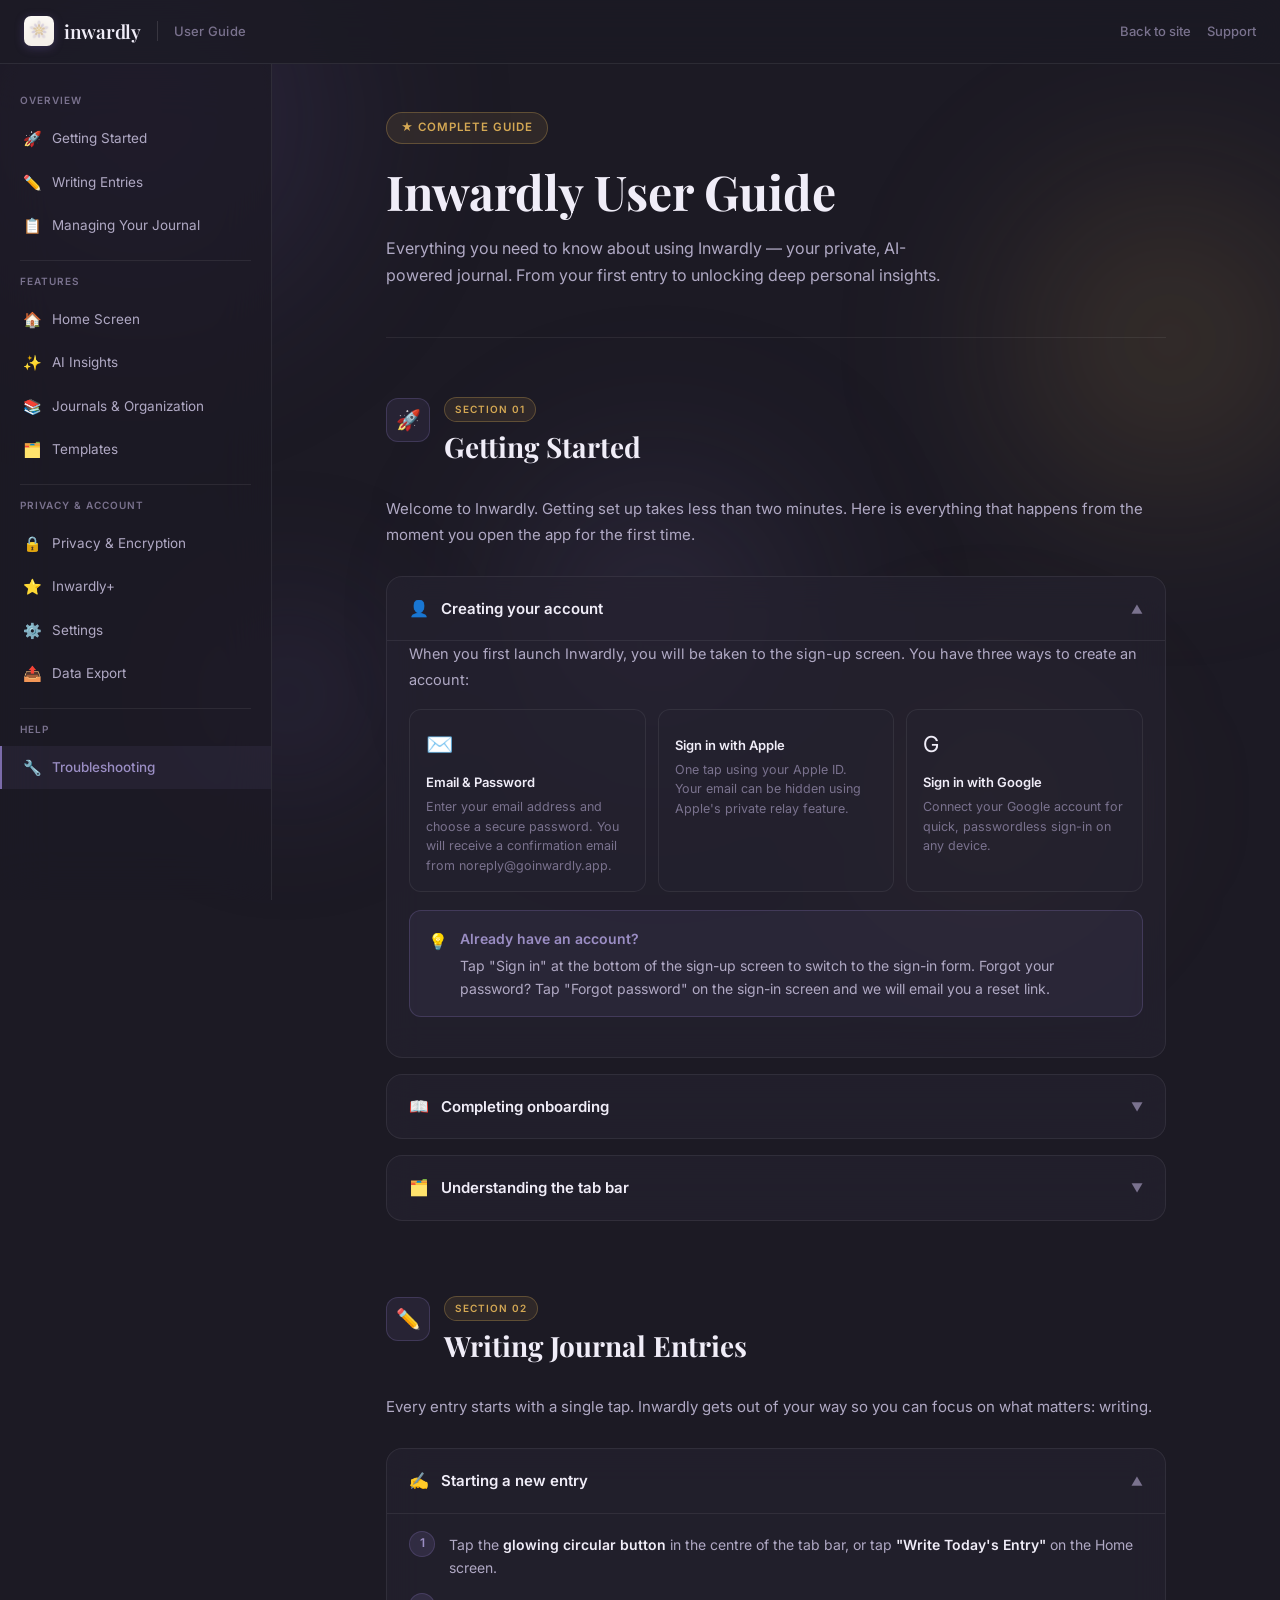
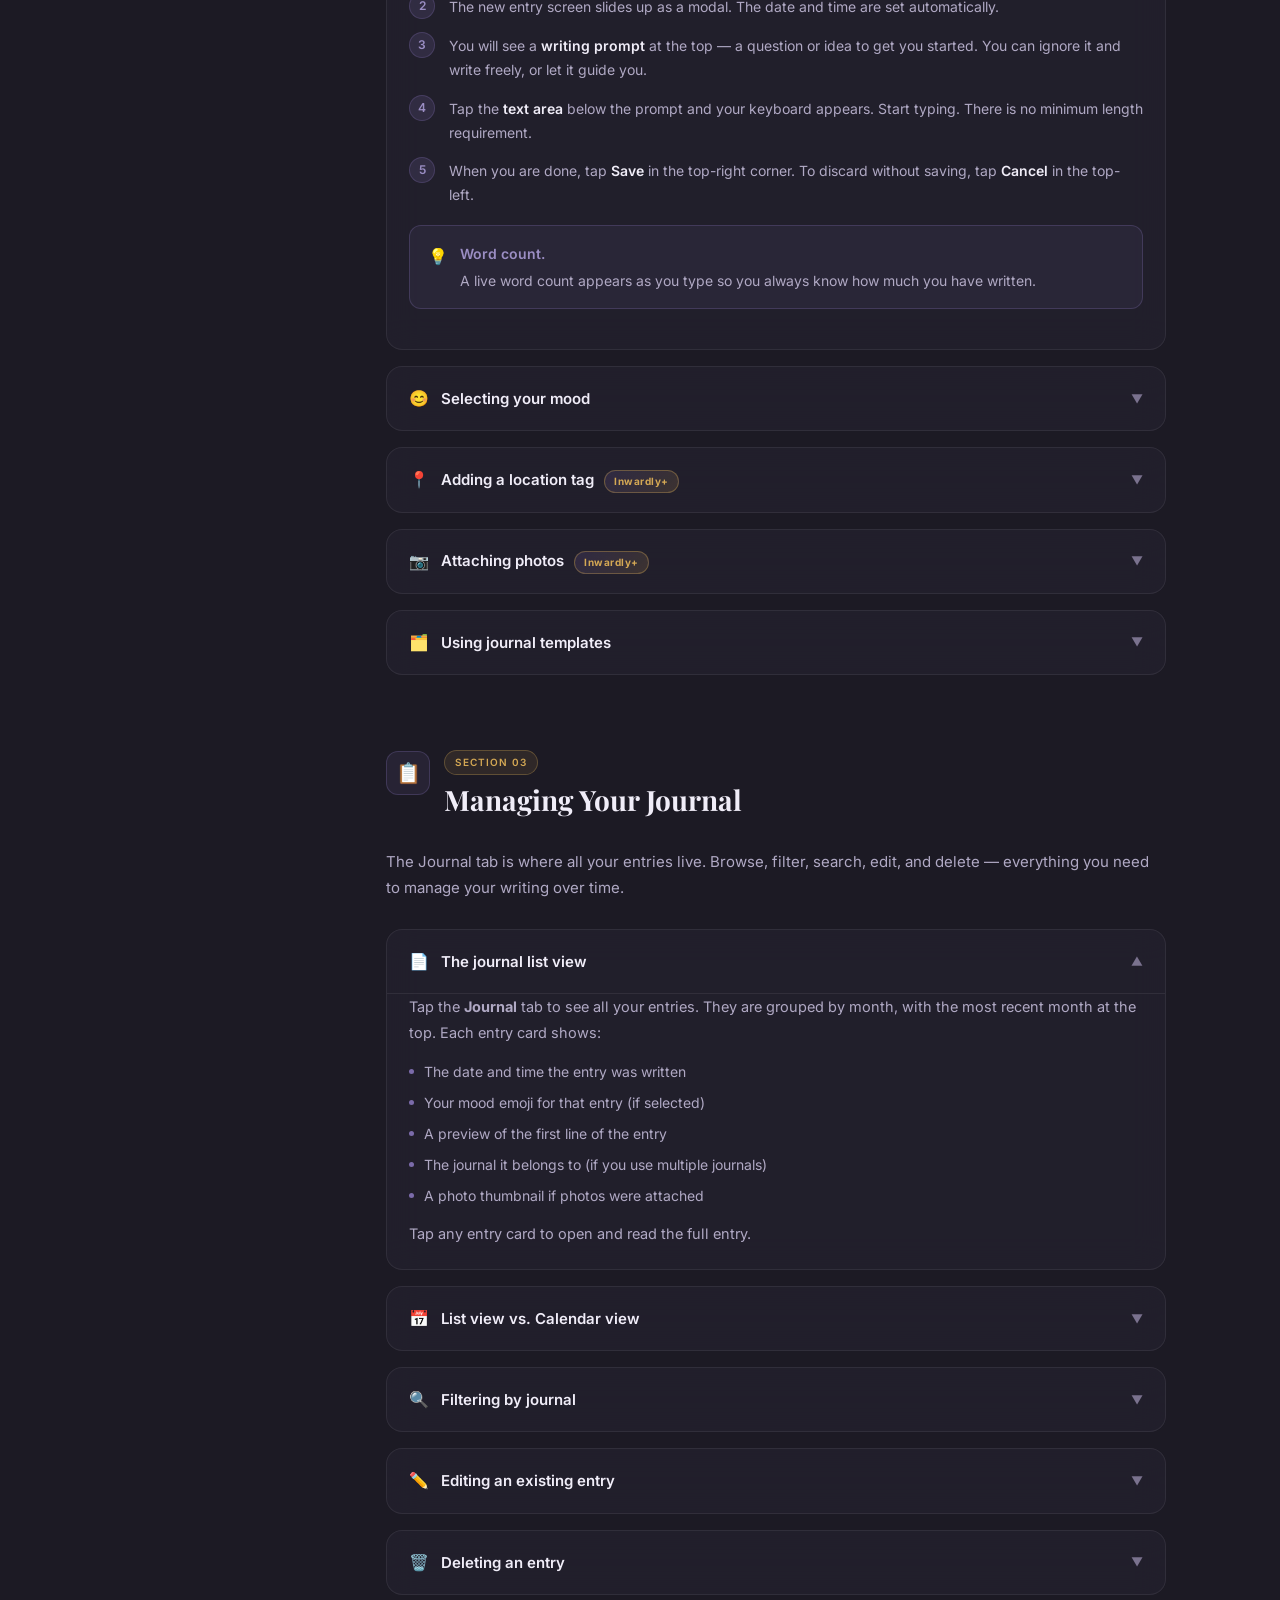
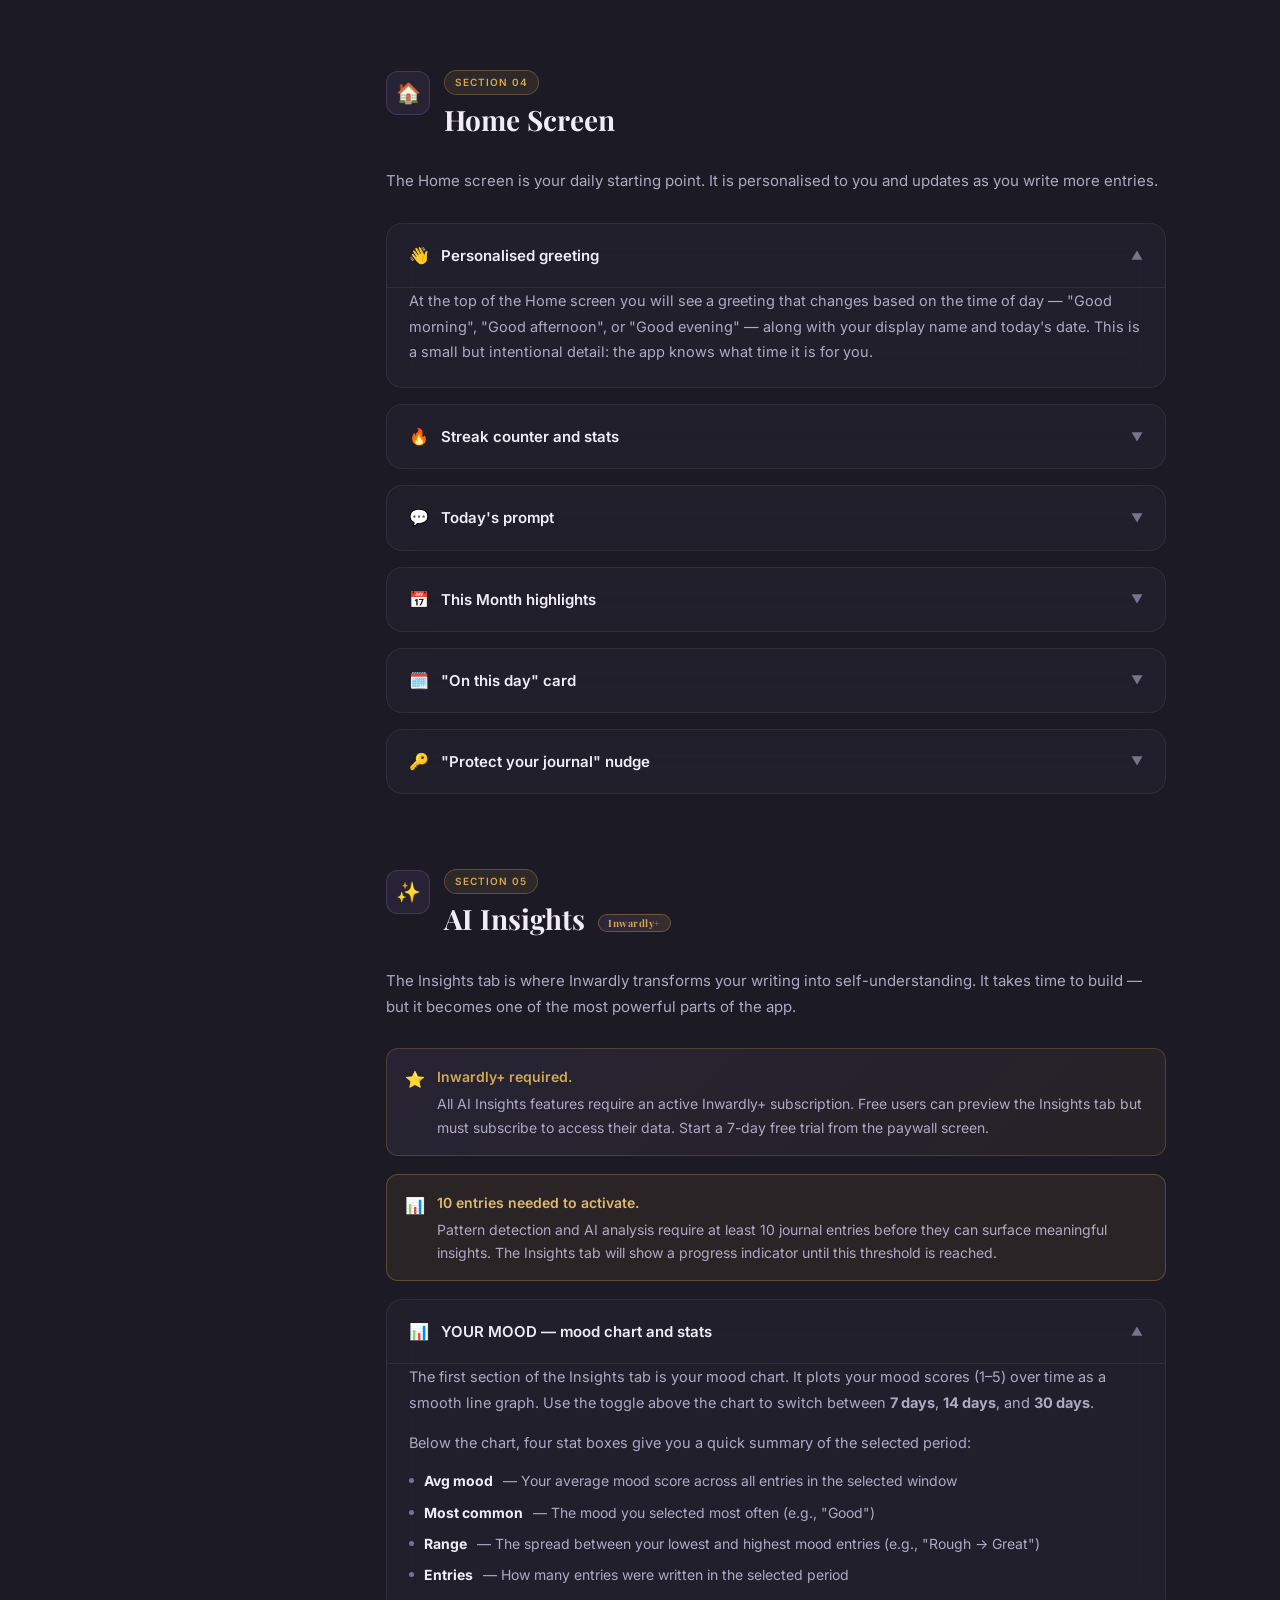
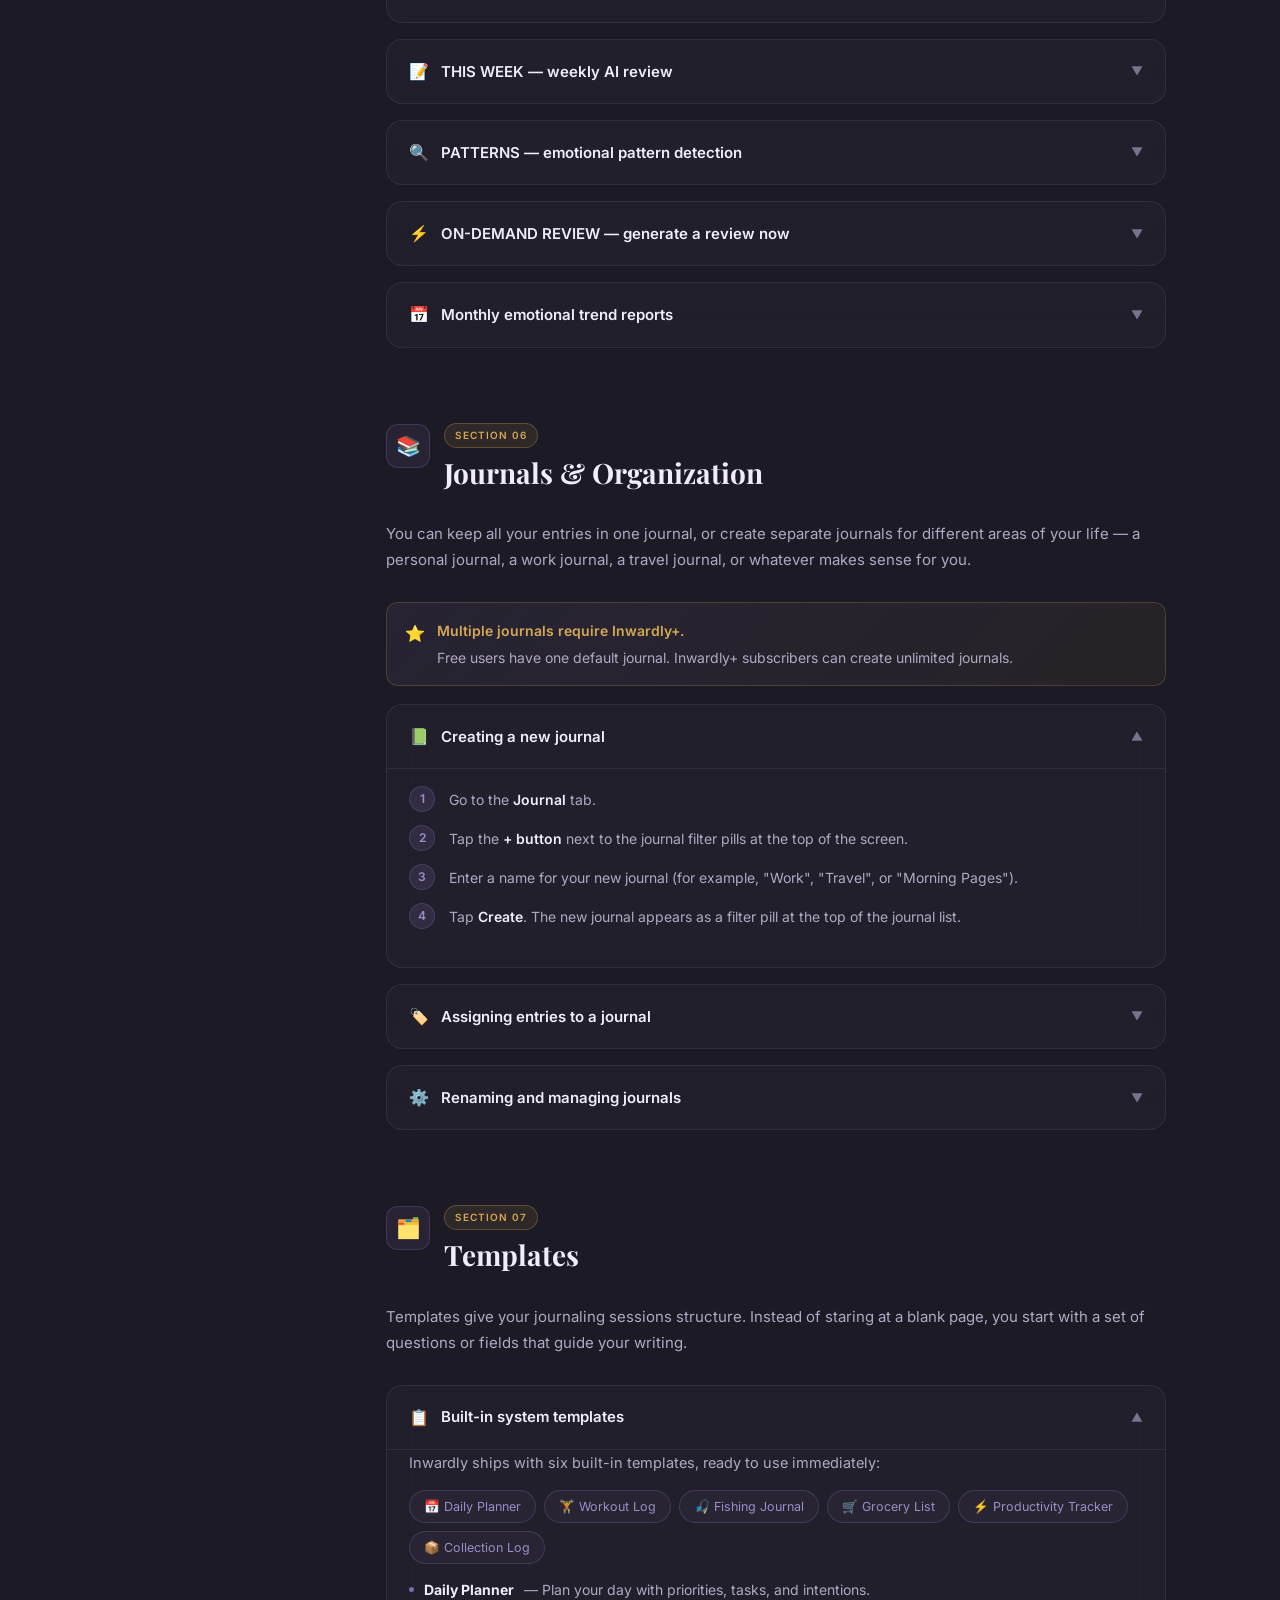
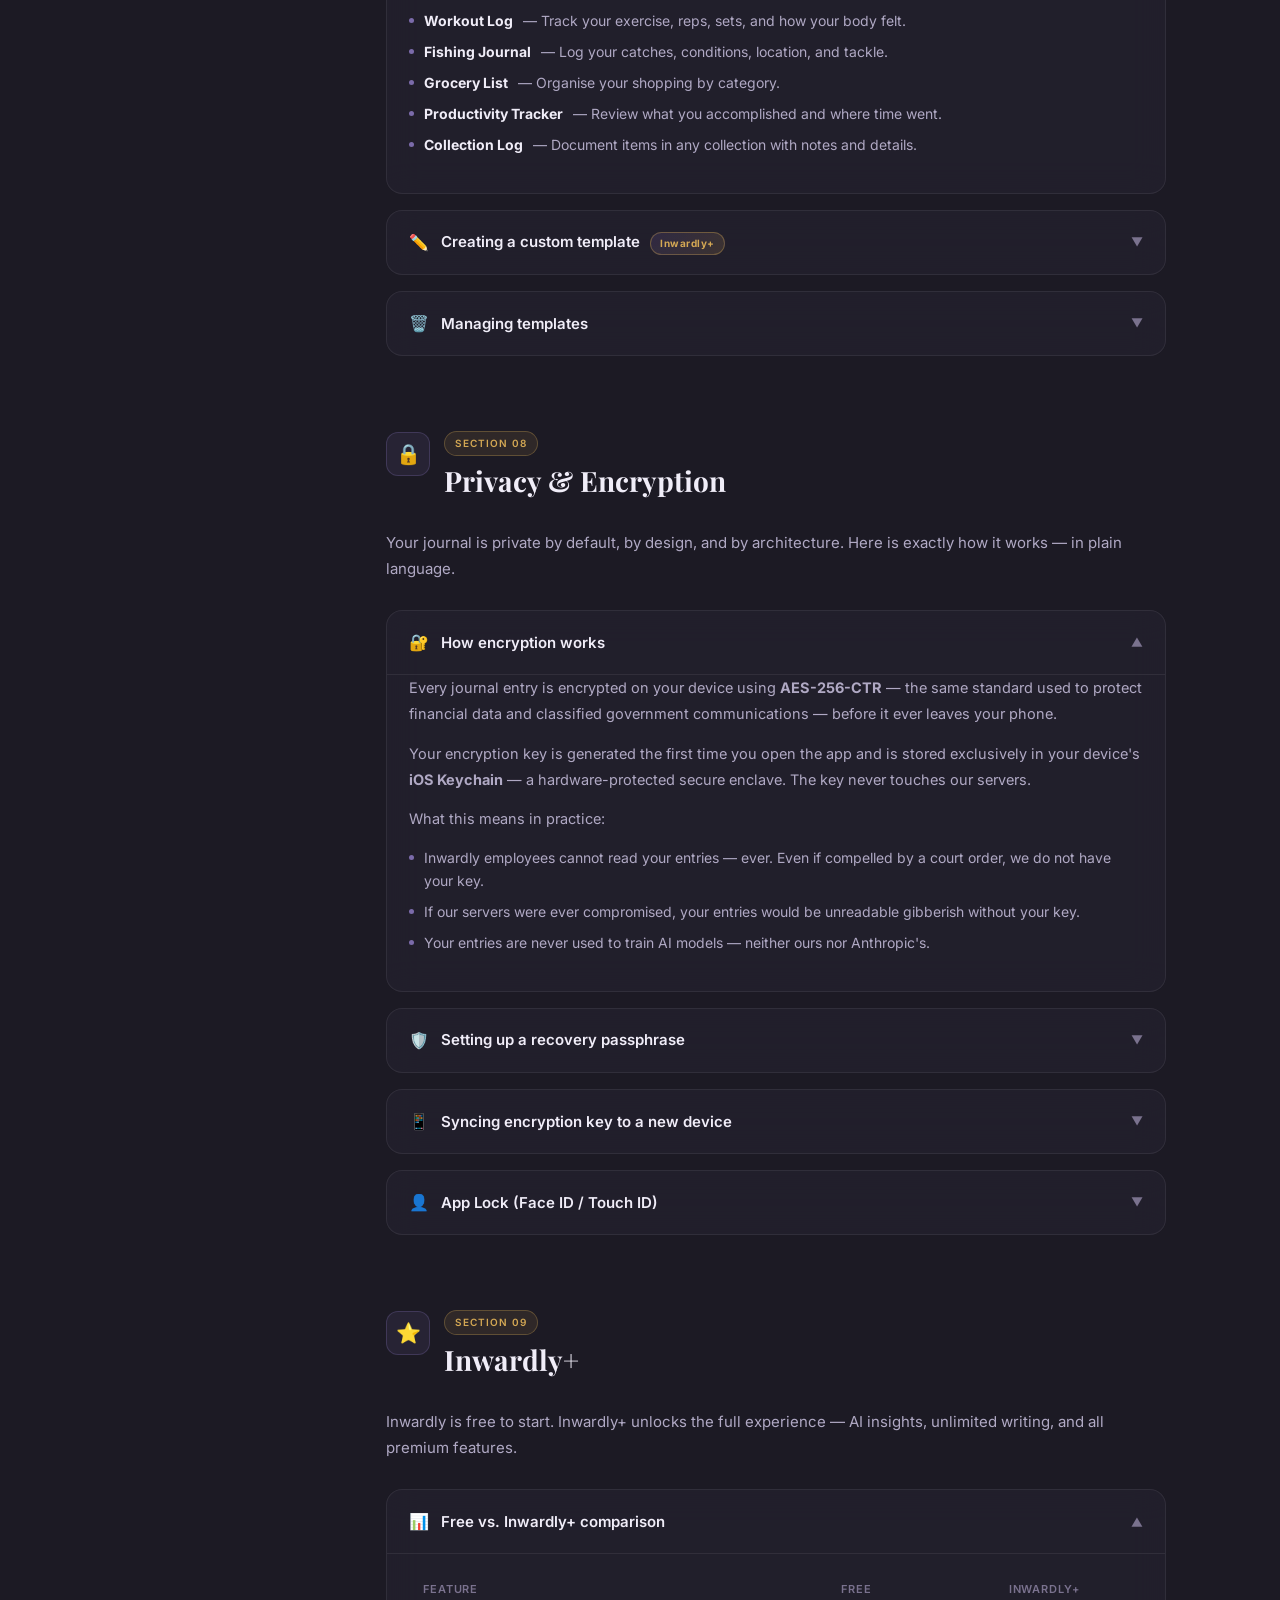
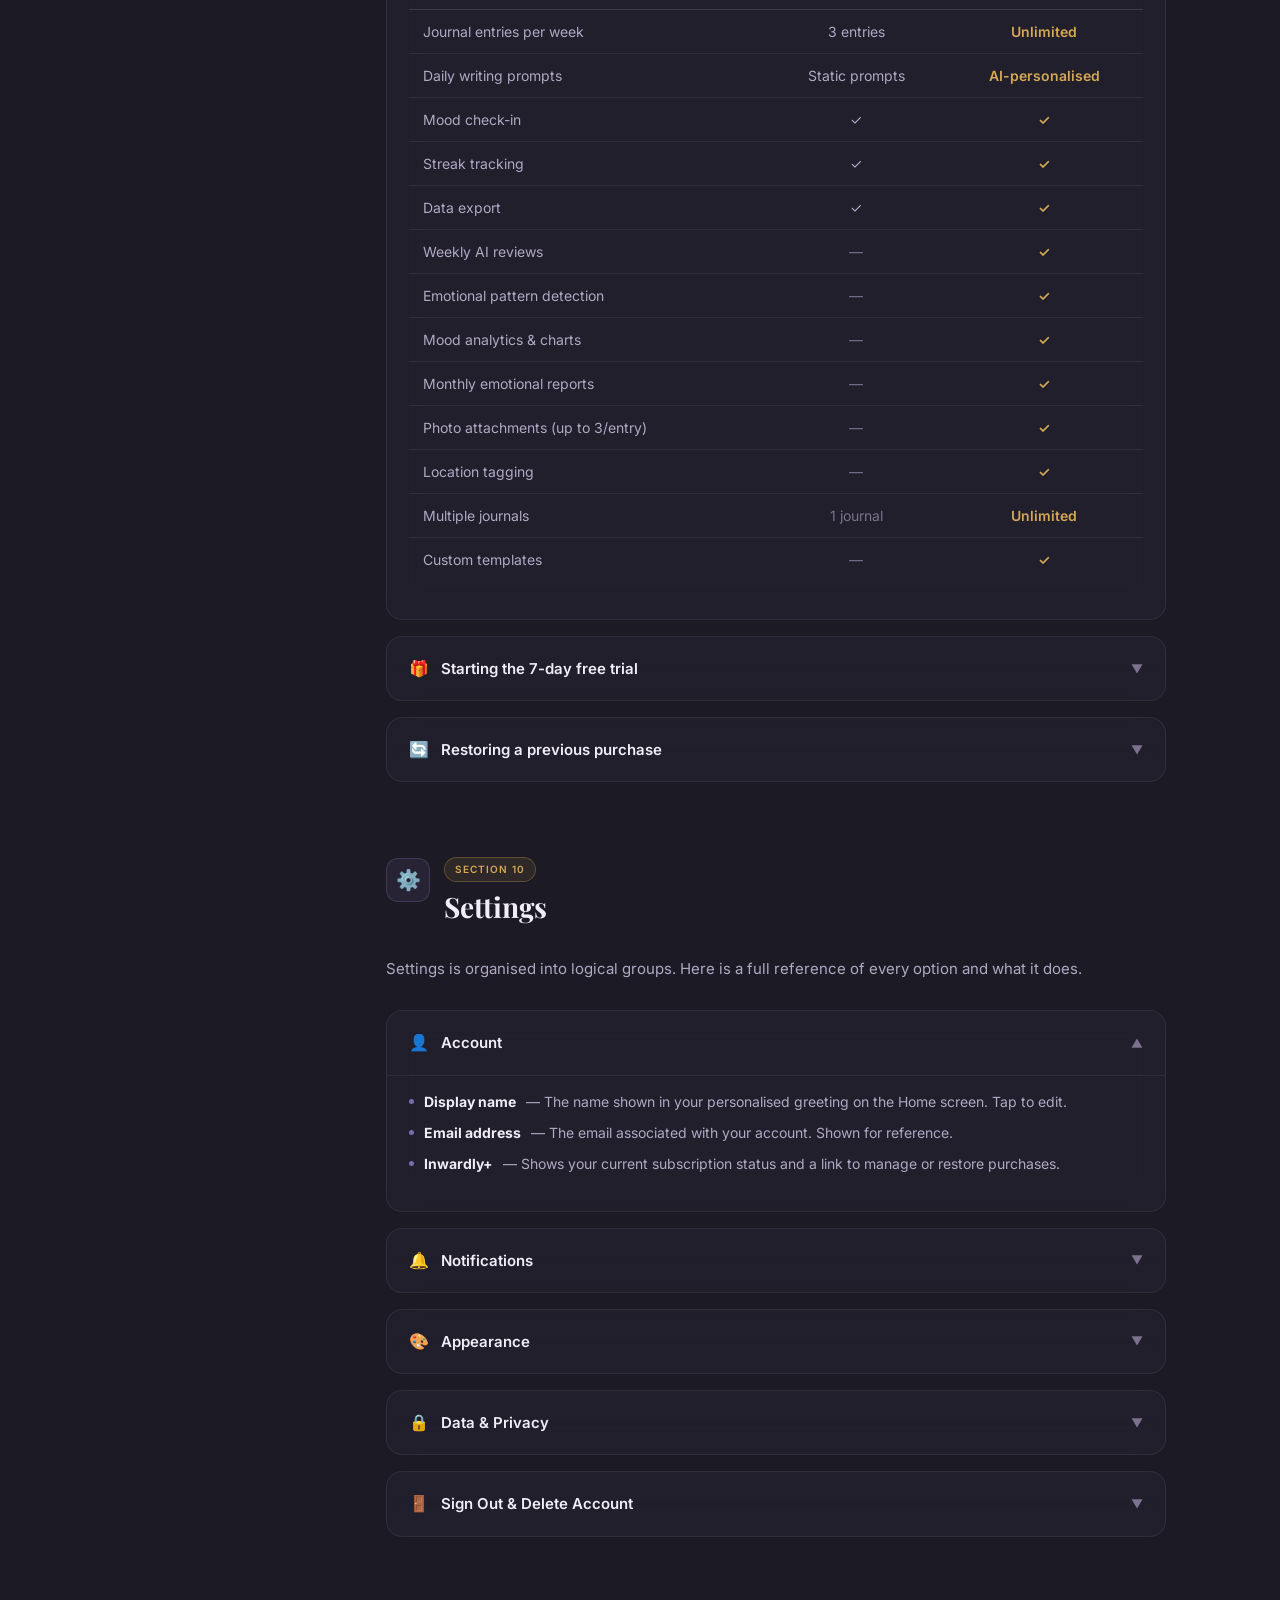
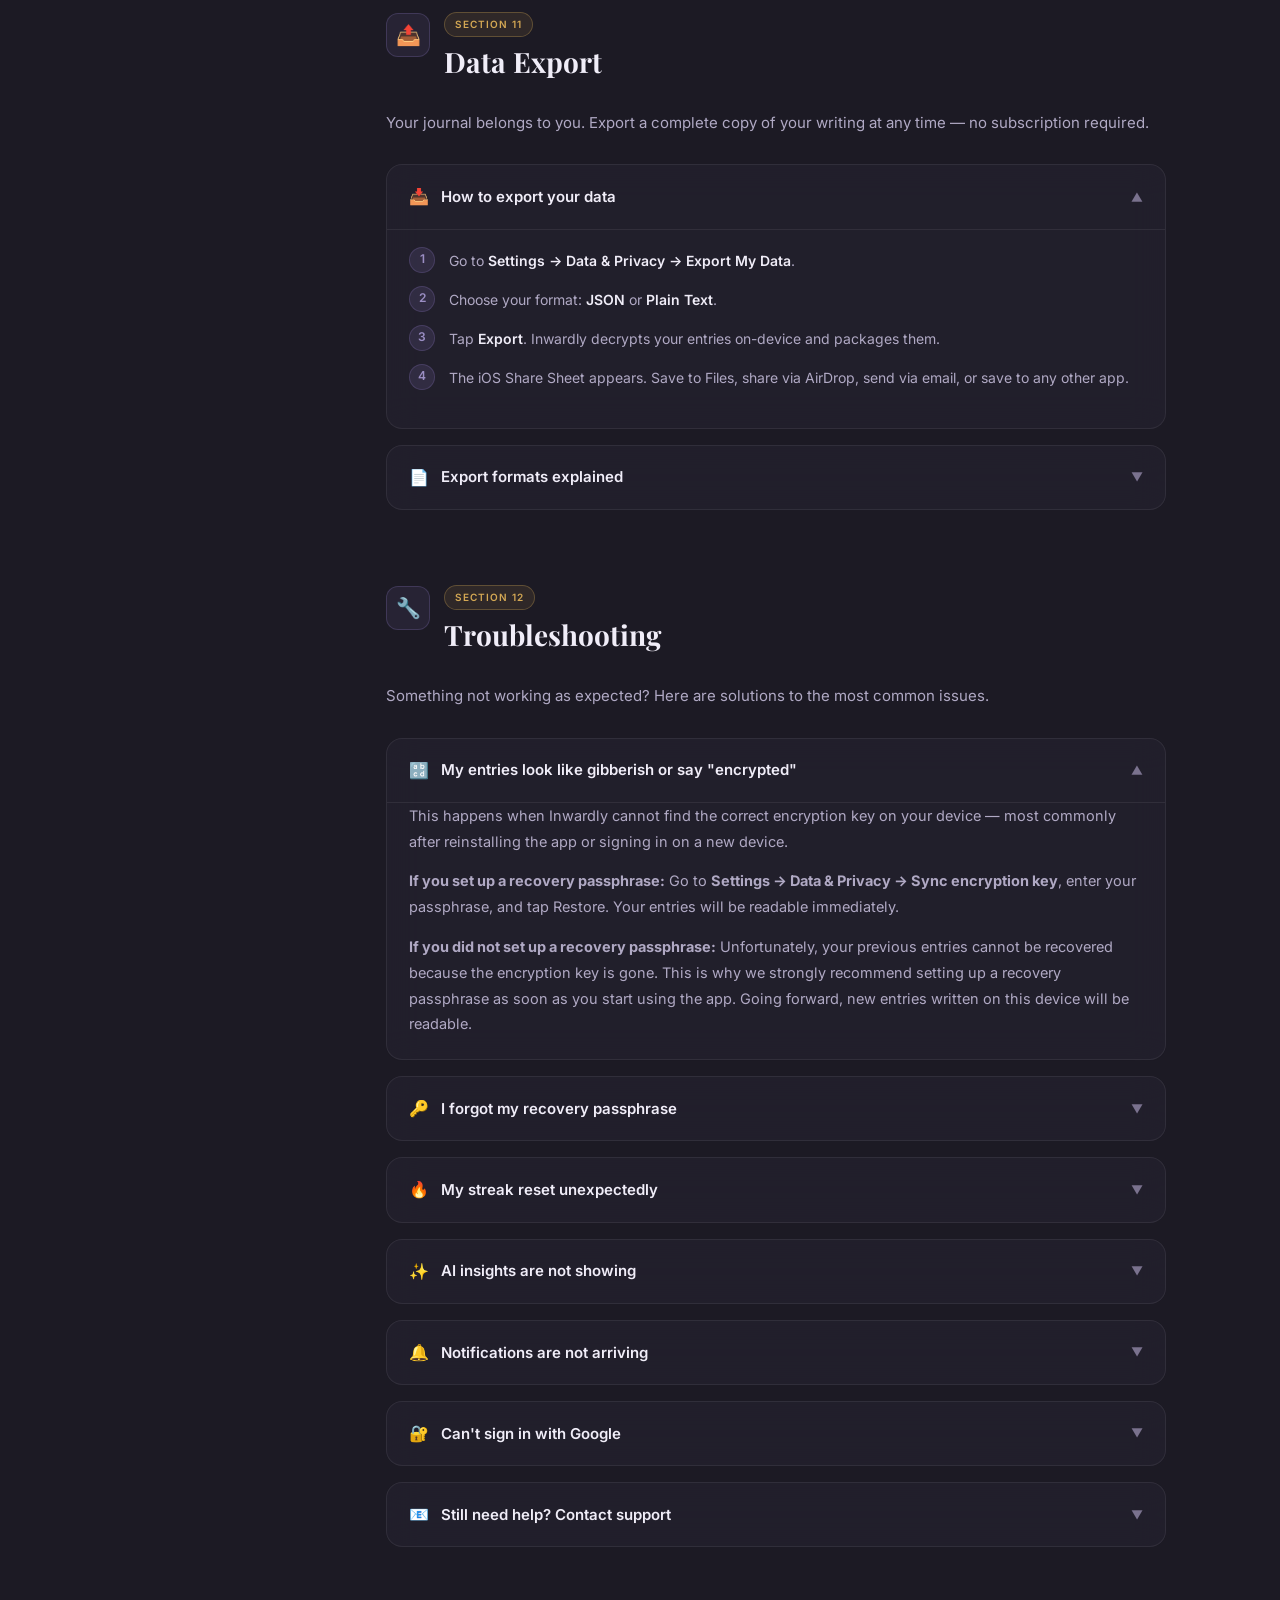
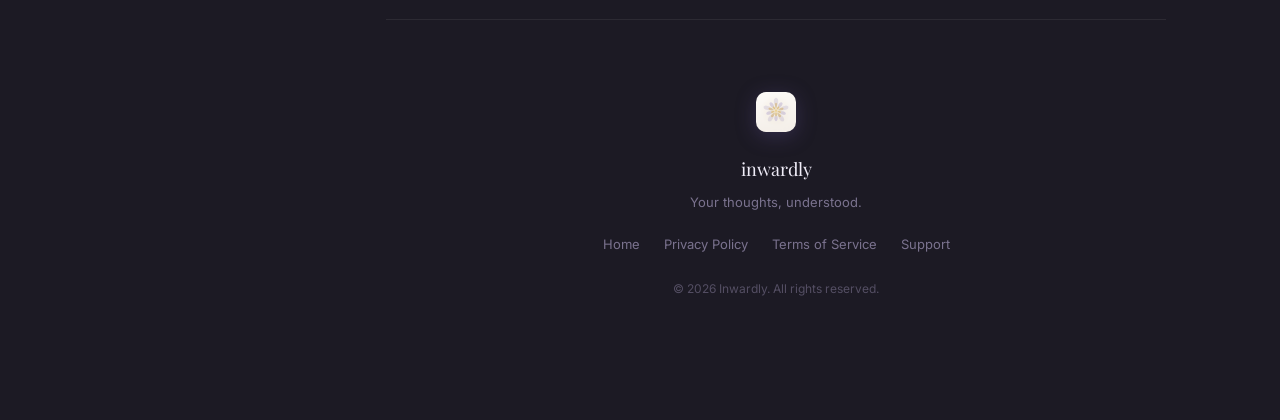
==== commit acc827ce: "Fix user guide inaccuracies - Pricing: corrected to $4.99/mo and $39.99/yr (was $9.99/$79.99) - Temp" ====
--- a/guide/index.html
+++ b/guide/index.html
@@ -1548,11 +1548,11 @@
                 </li>
                 <li>
                   <span class="step-num">2</span>
-                  <span class="step-text">Tap the <strong>pencil icon</strong> in the top-right corner to enter edit mode.</span>
+                  <span class="step-text">Tap the <strong>Edit</strong> button in the top-right corner to enter edit mode.</span>
                 </li>
                 <li>
                   <span class="step-num">3</span>
-                  <span class="step-text">Make your changes. The mood selector and toolbar are available just as they are when writing a new entry.</span>
+                  <span class="step-text">Make your changes. The mood selector and toolbar are available just as when writing a new entry.</span>
                 </li>
                 <li>
                   <span class="step-num">4</span>
@@ -1585,15 +1585,11 @@
                 </li>
                 <li>
                   <span class="step-num">2</span>
-                  <span class="step-text">Tap the <strong>three-dot menu</strong> icon in the top-right corner.</span>
+                  <span class="step-text">Tap the <strong>trash icon</strong> (delete button) in the top-right corner.</span>
                 </li>
                 <li>
                   <span class="step-num">3</span>
-                  <span class="step-text">Select <strong>Delete Entry</strong> from the action sheet.</span>
-                </li>
-                <li>
-                  <span class="step-num">4</span>
-                  <span class="step-text">Confirm deletion in the confirmation prompt. This action cannot be undone.</span>
+                  <span class="step-text">Confirm deletion in the prompt that appears. This action cannot be undone.</span>
                 </li>
               </ol>
               <div class="callout warn">
@@ -1960,8 +1956,47 @@
             </div>
             <div class="subsection-body">
               <div class="prose">
-                <p>Journal management is available in <strong>Settings</strong>. From there you can rename journals or delete empty journals. Deleting a journal that contains entries will prompt you to reassign those entries first.</p>
-              </div>
+                <p>To rename a journal or change its icon:</p>
+              </div>
+              <ol class="steps">
+                <li>
+                  <span class="step-num">1</span>
+                  <span class="step-text">Go to the <strong>Journal</strong> tab.</span>
+                </li>
+                <li>
+                  <span class="step-num">2</span>
+                  <span class="step-text"><strong>Long press</strong> on the journal's pill button in the filter row at the top.</span>
+                </li>
+                <li>
+                  <span class="step-num">3</span>
+                  <span class="step-text">The journal enters edit mode — tap the name or icon to change it.</span>
+                </li>
+                <li>
+                  <span class="step-num">4</span>
+                  <span class="step-text">Tap <strong>Done</strong> to save your changes.</span>
+                </li>
+              </ol>
+              <div class="prose">
+                <p>To delete a journal:</p>
+              </div>
+              <ol class="steps">
+                <li>
+                  <span class="step-num">1</span>
+                  <span class="step-text">Go to the <strong>Journal</strong> tab.</span>
+                </li>
+                <li>
+                  <span class="step-num">2</span>
+                  <span class="step-text"><strong>Long press</strong> on the journal's pill button.</span>
+                </li>
+                <li>
+                  <span class="step-num">3</span>
+                  <span class="step-text">When edit mode appears, tap the <strong>Delete</strong> option.</span>
+                </li>
+                <li>
+                  <span class="step-num">4</span>
+                  <span class="step-text">Confirm the deletion. Entries from the deleted journal are moved to your default journal.</span>
+                </li>
+              </ol>
               <div class="callout warn">
                 <span class="callout-icon">⚠️</span>
                 <div class="callout-text">
@@ -2001,21 +2036,21 @@
               </div>
 
               <div class="template-list">
-                <div class="template-pill system">🌅 Morning Reflection</div>
-                <div class="template-pill system">🙏 Gratitude</div>
-                <div class="template-pill system">📆 Weekly Review</div>
-                <div class="template-pill system">😌 Mood Check-in</div>
-                <div class="template-pill system">🎯 Goal Setting</div>
-                <div class="template-pill system">✍️ Free Write</div>
+                <div class="template-pill system">📅 Daily Planner</div>
+                <div class="template-pill system">🏋️ Workout Log</div>
+                <div class="template-pill system">🎣 Fishing Journal</div>
+                <div class="template-pill system">🛒 Grocery List</div>
+                <div class="template-pill system">⚡ Productivity Tracker</div>
+                <div class="template-pill system">📦 Collection Log</div>
               </div>
 
               <ul class="bullets">
-                <li><strong style="color:var(--text-primary)">Morning Reflection</strong> — How are you feeling? What are your intentions for today? What are you looking forward to?</li>
-                <li><strong style="color:var(--text-primary)">Gratitude</strong> — Three things you are grateful for today, and why one of them matters more than usual.</li>
-                <li><strong style="color:var(--text-primary)">Weekly Review</strong> — Wins from the week, challenges faced, and what you want to carry into next week.</li>
-                <li><strong style="color:var(--text-primary)">Mood Check-in</strong> — A quick, focused template for logging how you are feeling and what is driving it.</li>
-                <li><strong style="color:var(--text-primary)">Goal Setting</strong> — What you are working toward, what is standing in your way, and your next single action.</li>
-                <li><strong style="color:var(--text-primary)">Free Write</strong> — No prompts, no fields. A blank canvas with a minimal distraction-free layout.</li>
+                <li><strong style="color:var(--text-primary)">Daily Planner</strong> — Plan your day with priorities, tasks, and intentions.</li>
+                <li><strong style="color:var(--text-primary)">Workout Log</strong> — Track your exercise, reps, sets, and how your body felt.</li>
+                <li><strong style="color:var(--text-primary)">Fishing Journal</strong> — Log your catches, conditions, location, and tackle.</li>
+                <li><strong style="color:var(--text-primary)">Grocery List</strong> — Organise your shopping by category.</li>
+                <li><strong style="color:var(--text-primary)">Productivity Tracker</strong> — Review what you accomplished and where time went.</li>
+                <li><strong style="color:var(--text-primary)">Collection Log</strong> — Document items in any collection with notes and details.</li>
               </ul>
             </div>
           </div>
@@ -2310,7 +2345,7 @@
                 </li>
                 <li>
                   <span class="step-num">2</span>
-                  <span class="step-text">Review the subscription options: <strong>$9.99/month</strong> or <strong>$79.99/year</strong> (save 33%).</span>
+                  <span class="step-text">Review the subscription options: <strong>$4.99/month</strong> or <strong>$39.99/year</strong> (save 33%).</span>
                 </li>
                 <li>
                   <span class="step-num">3</span>
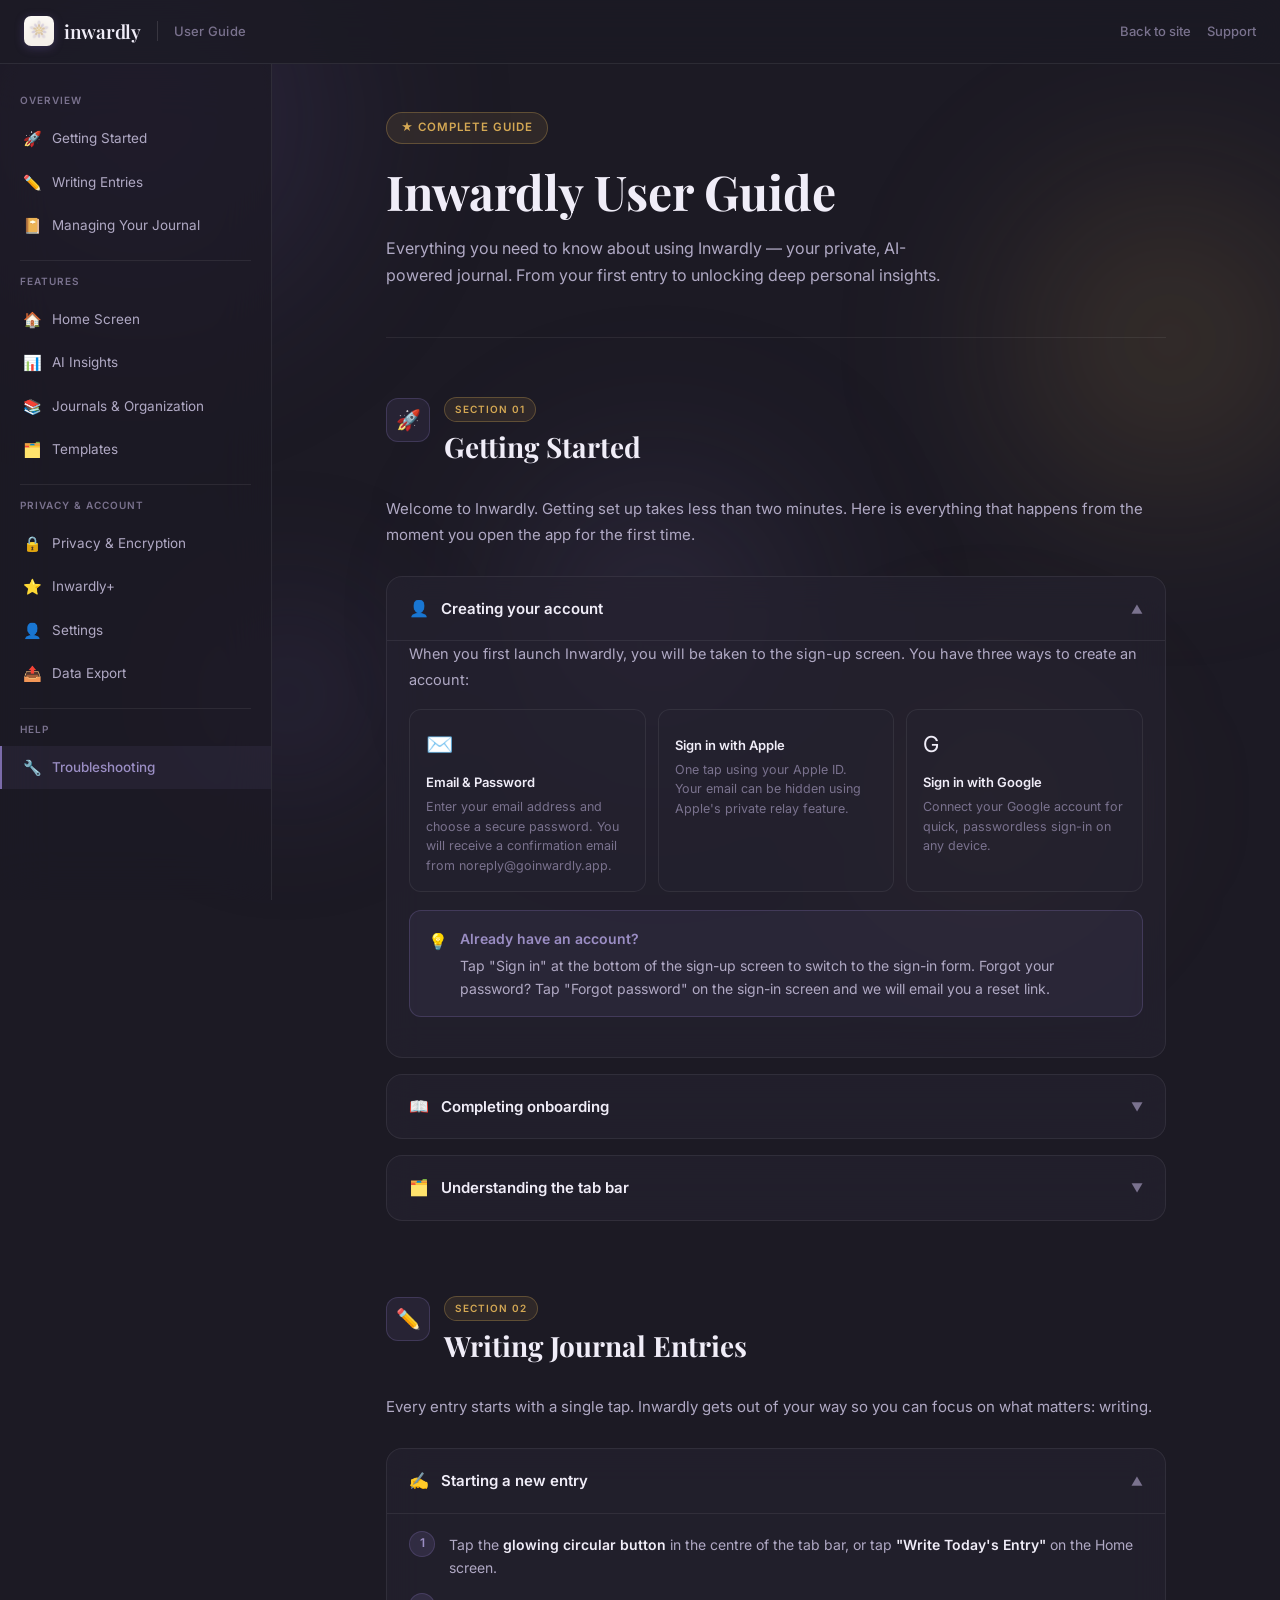
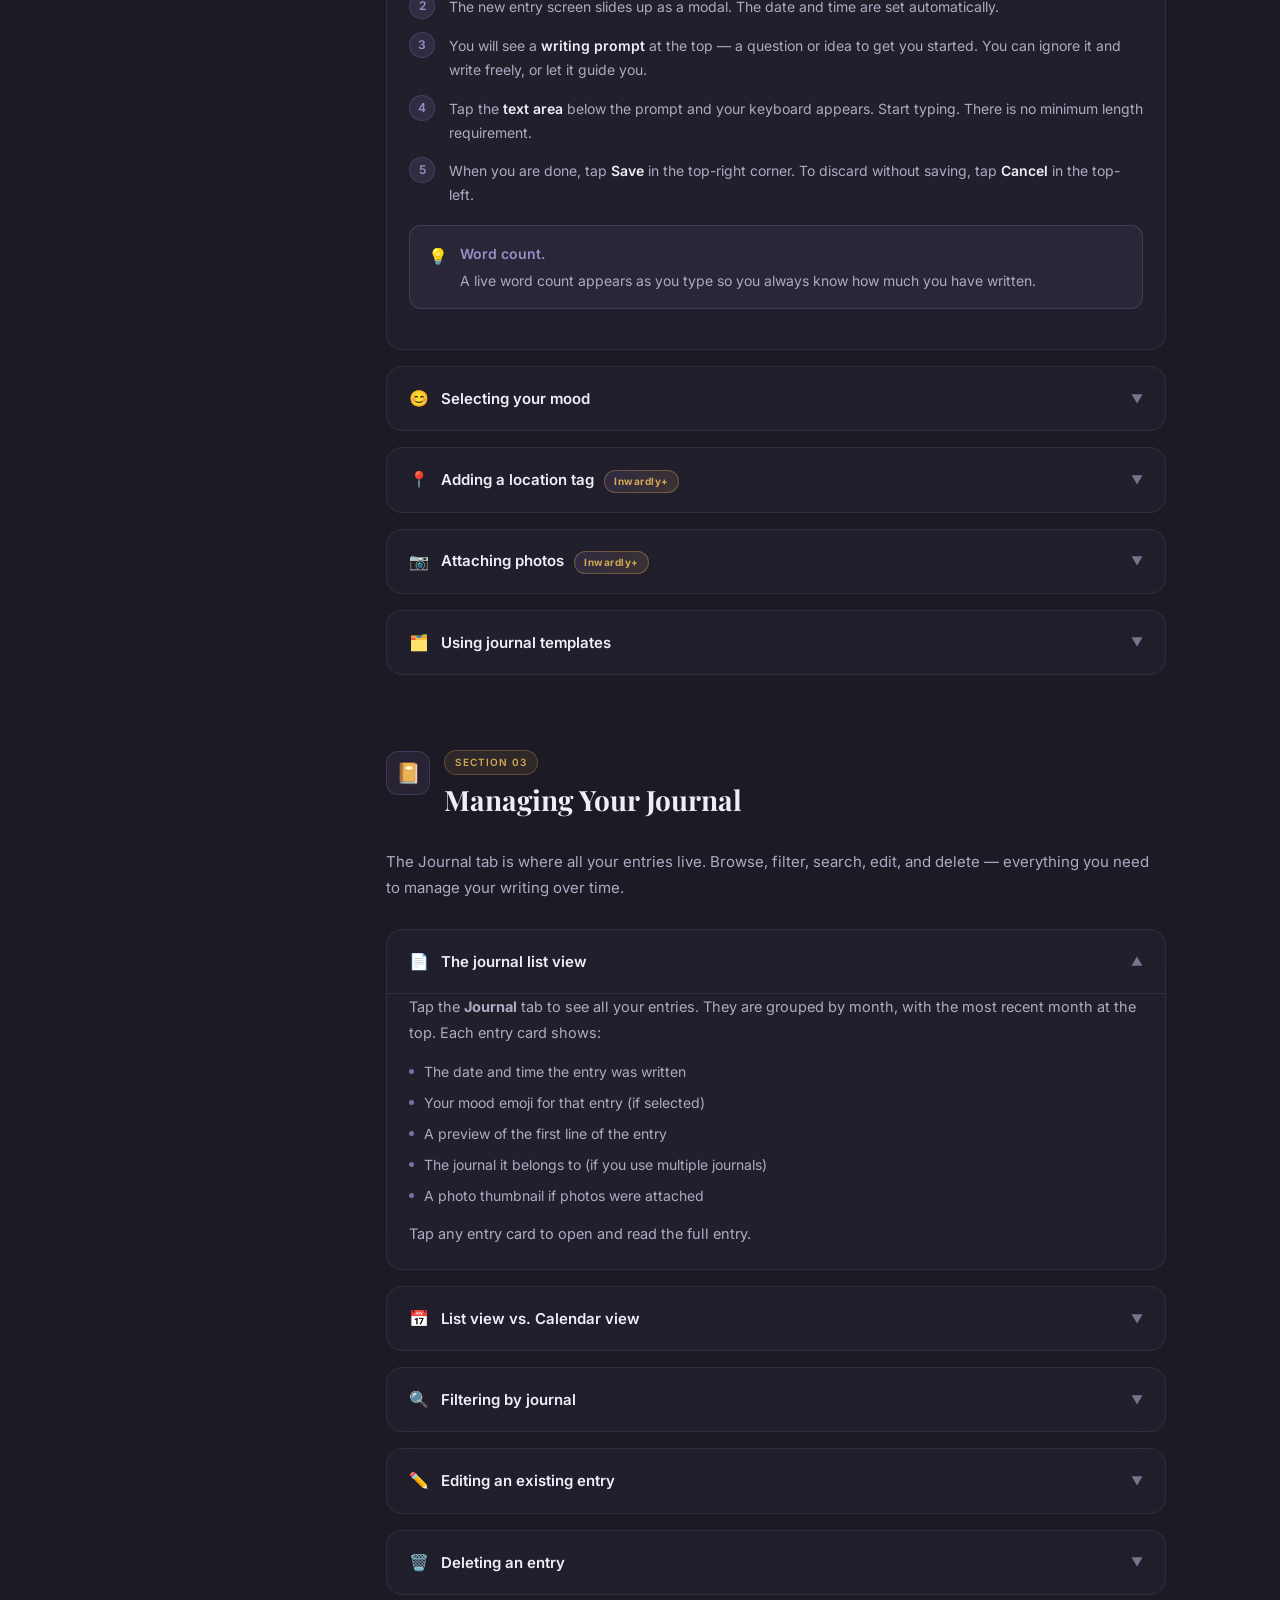
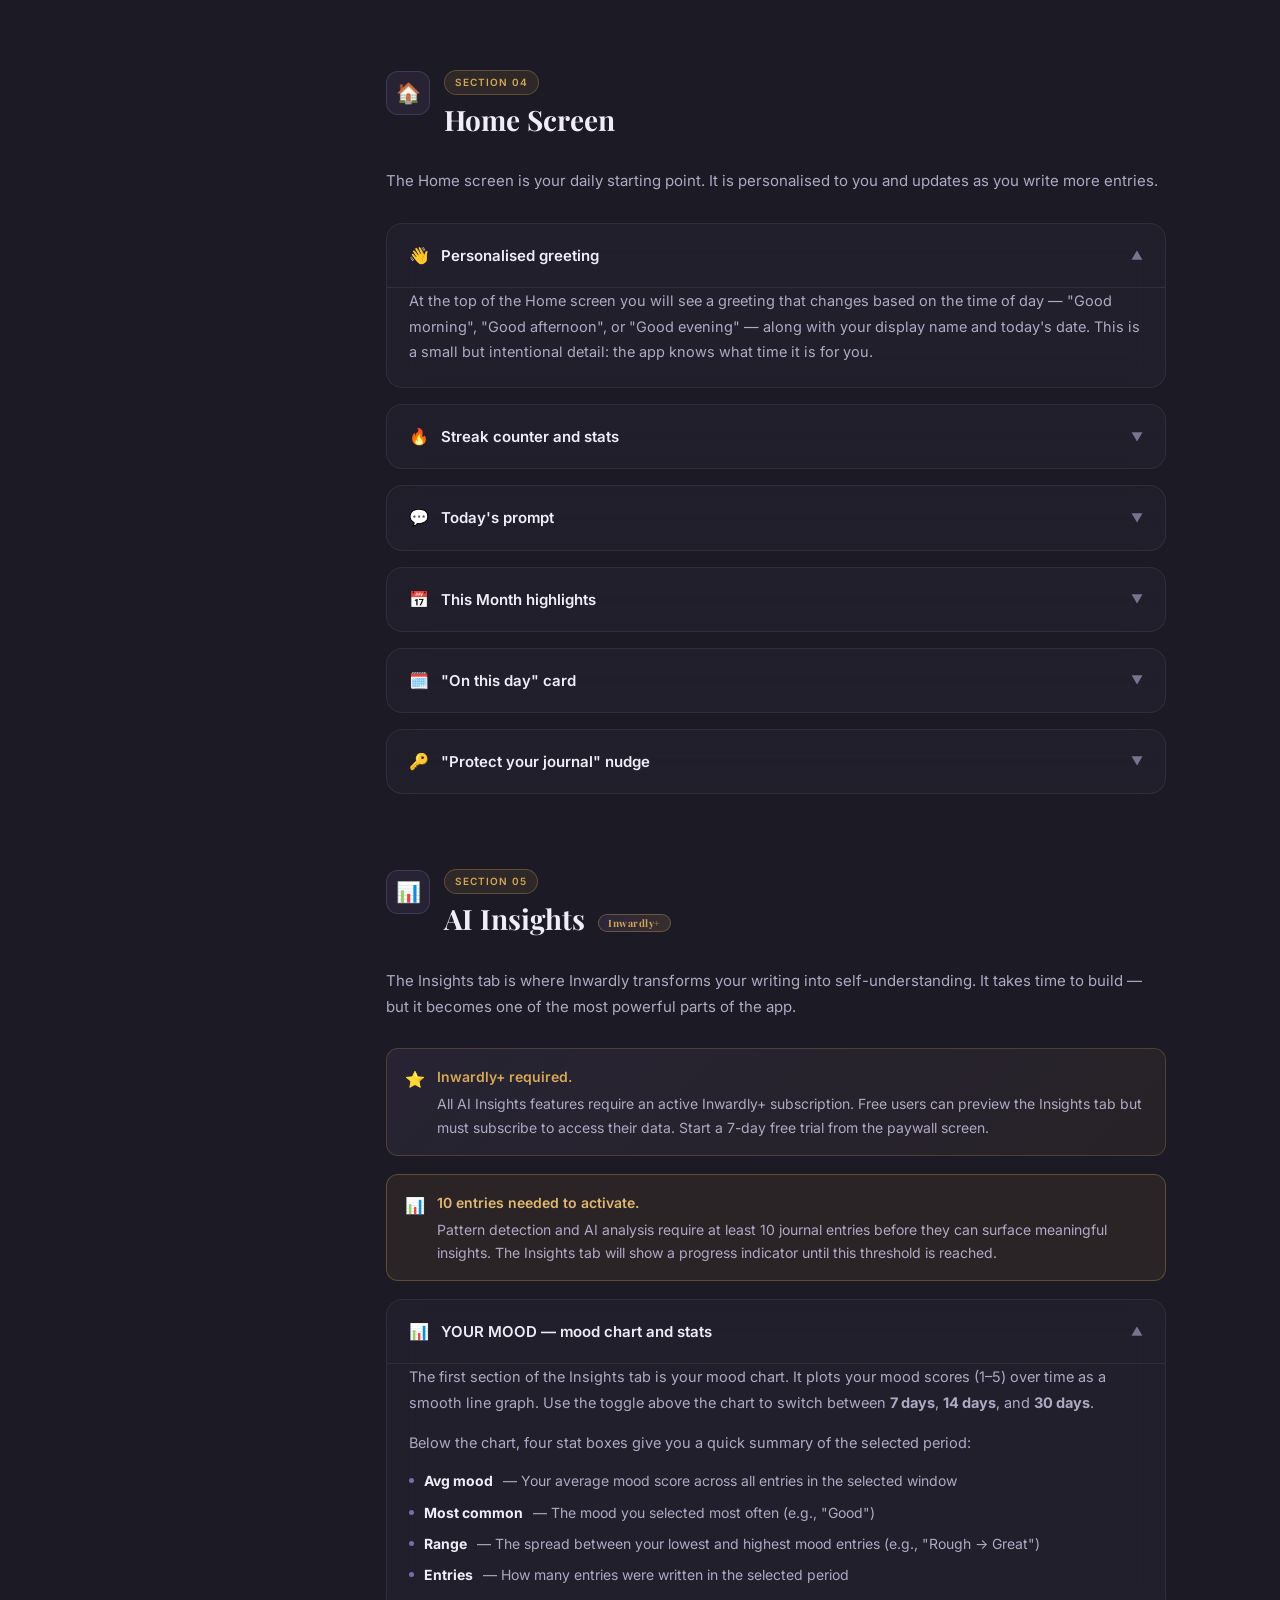
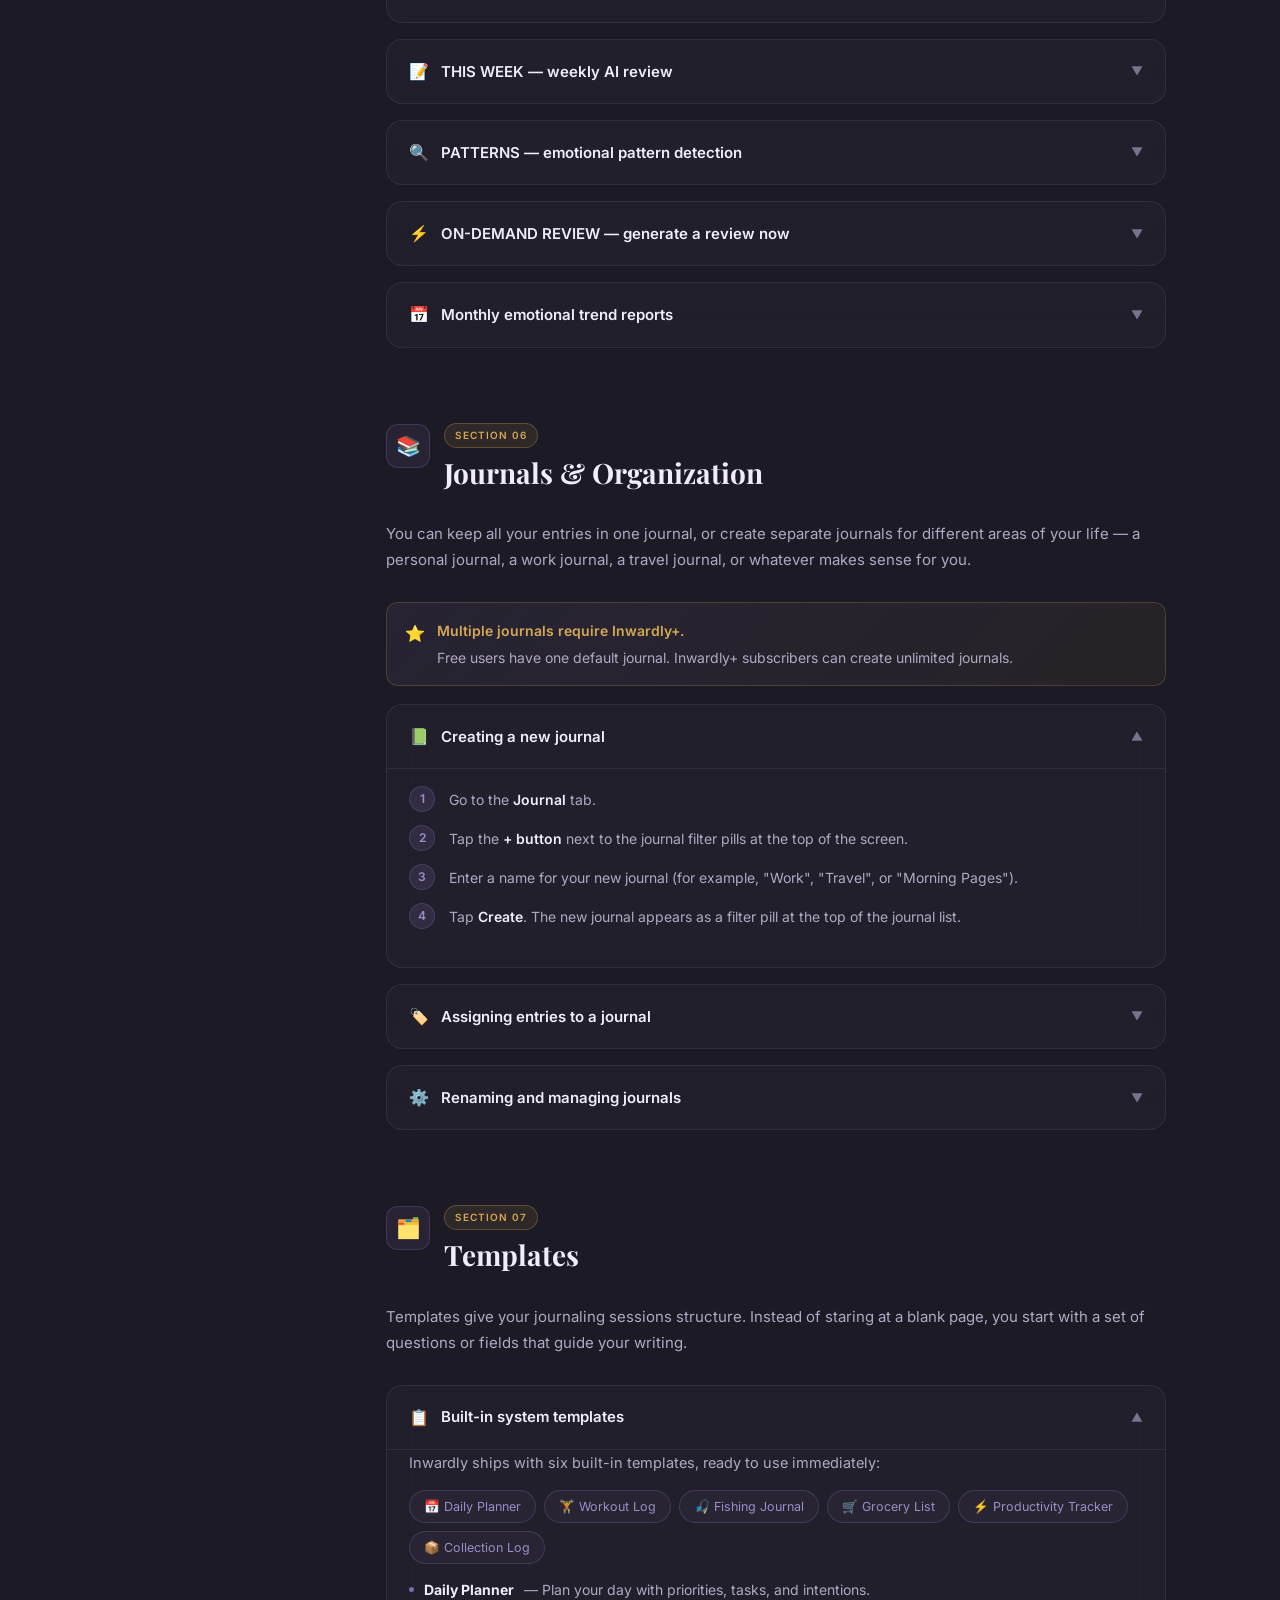
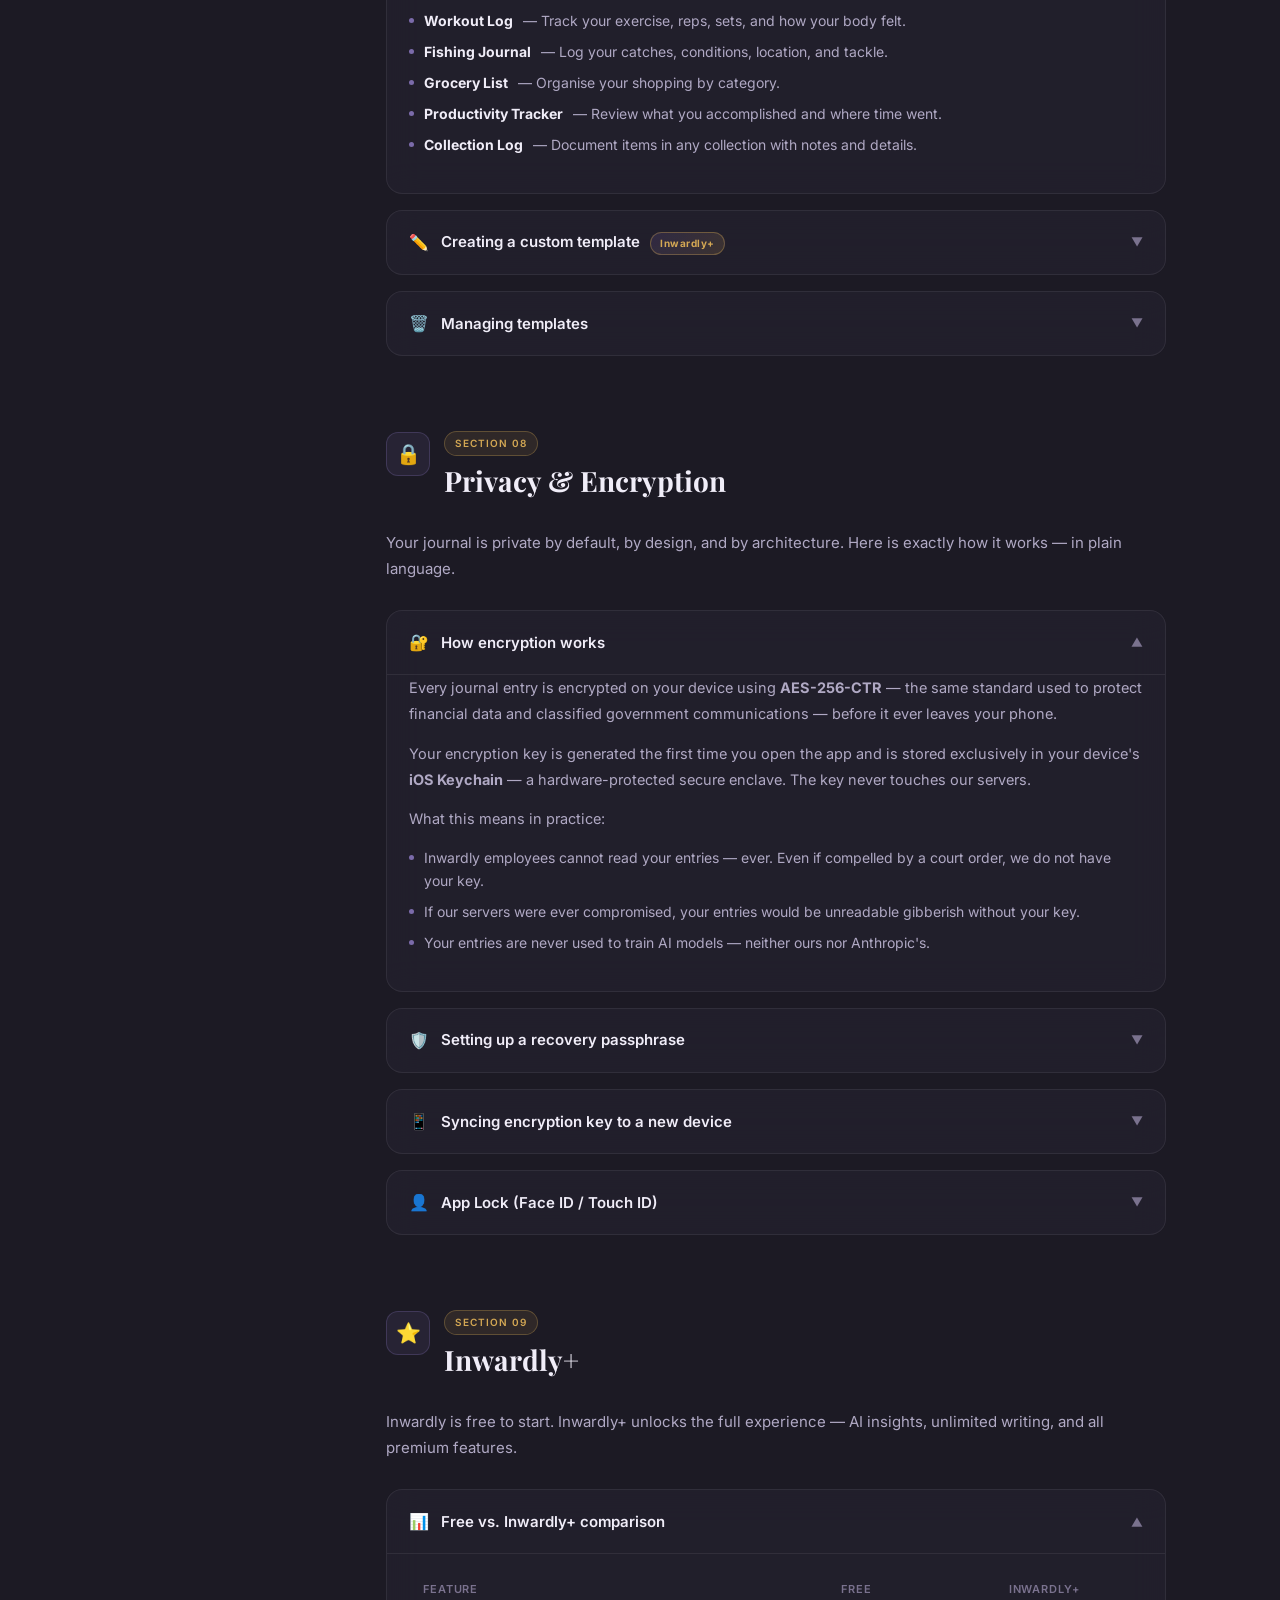
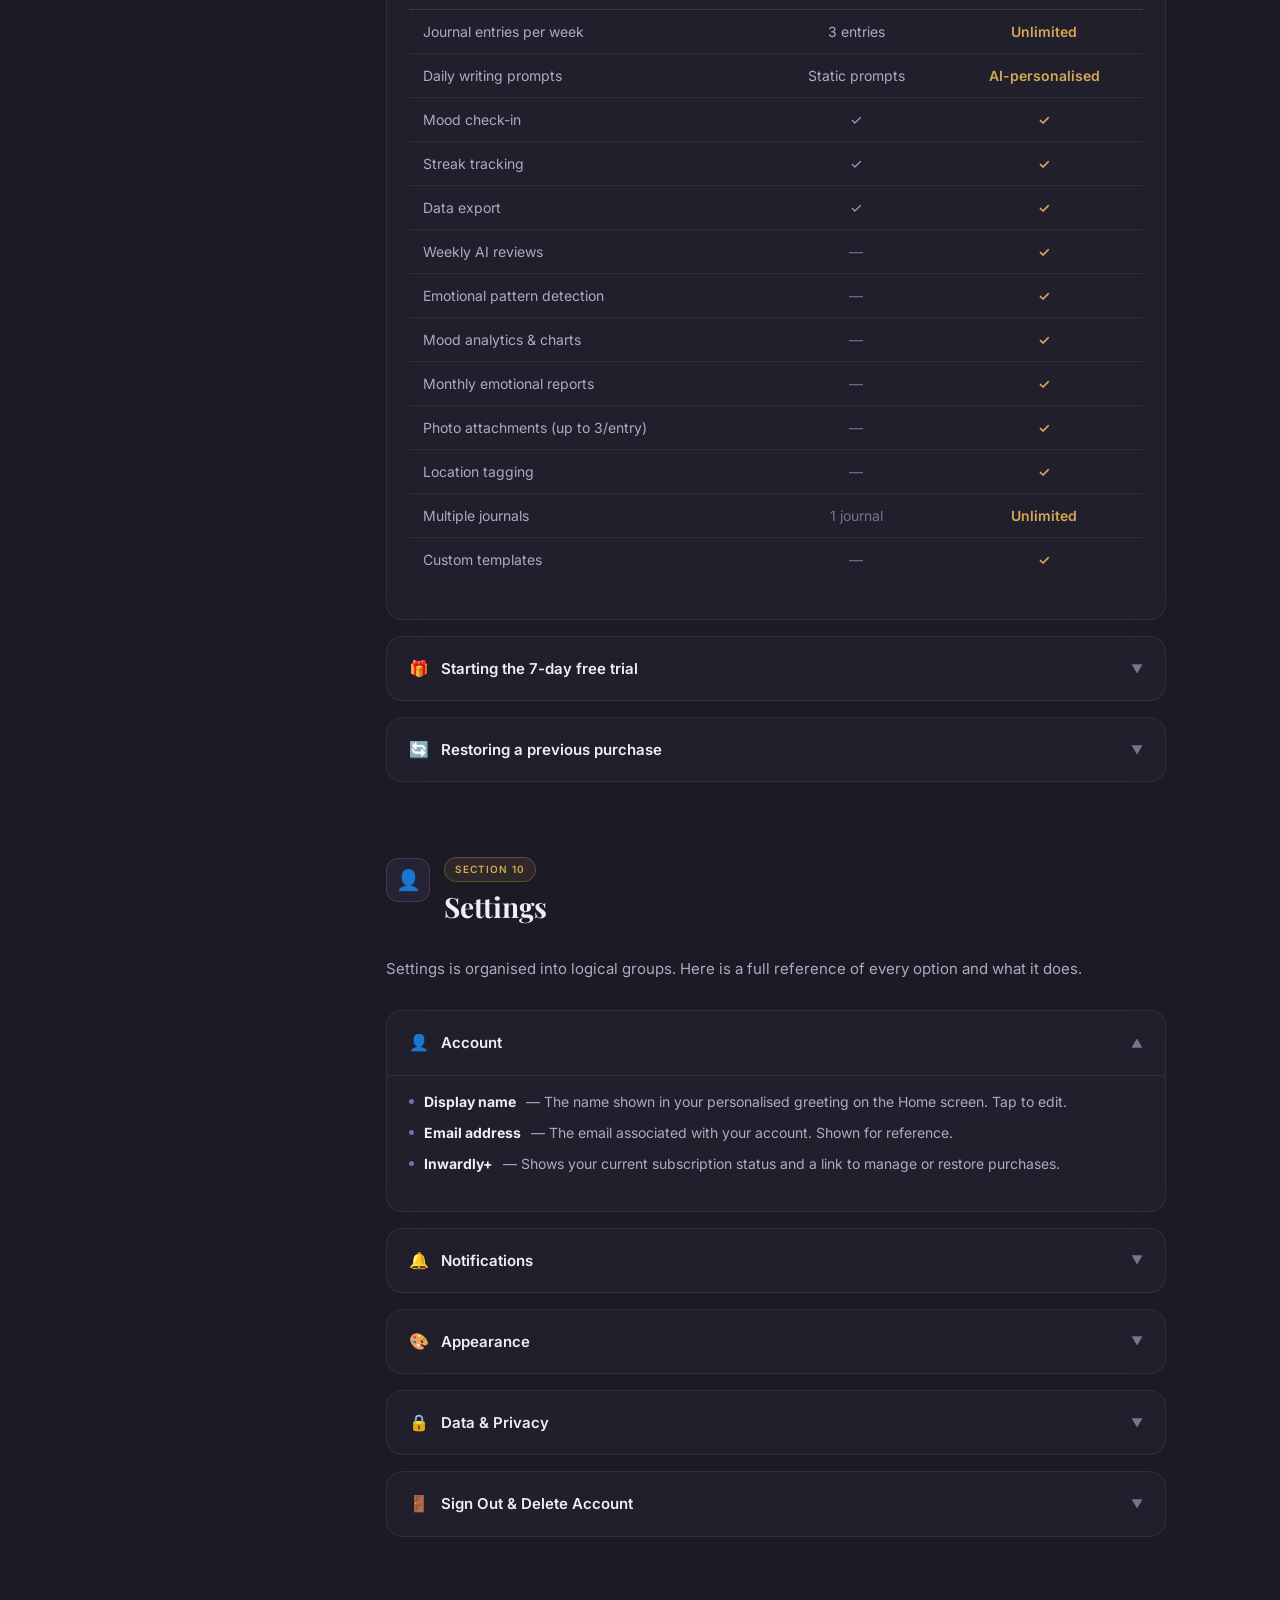
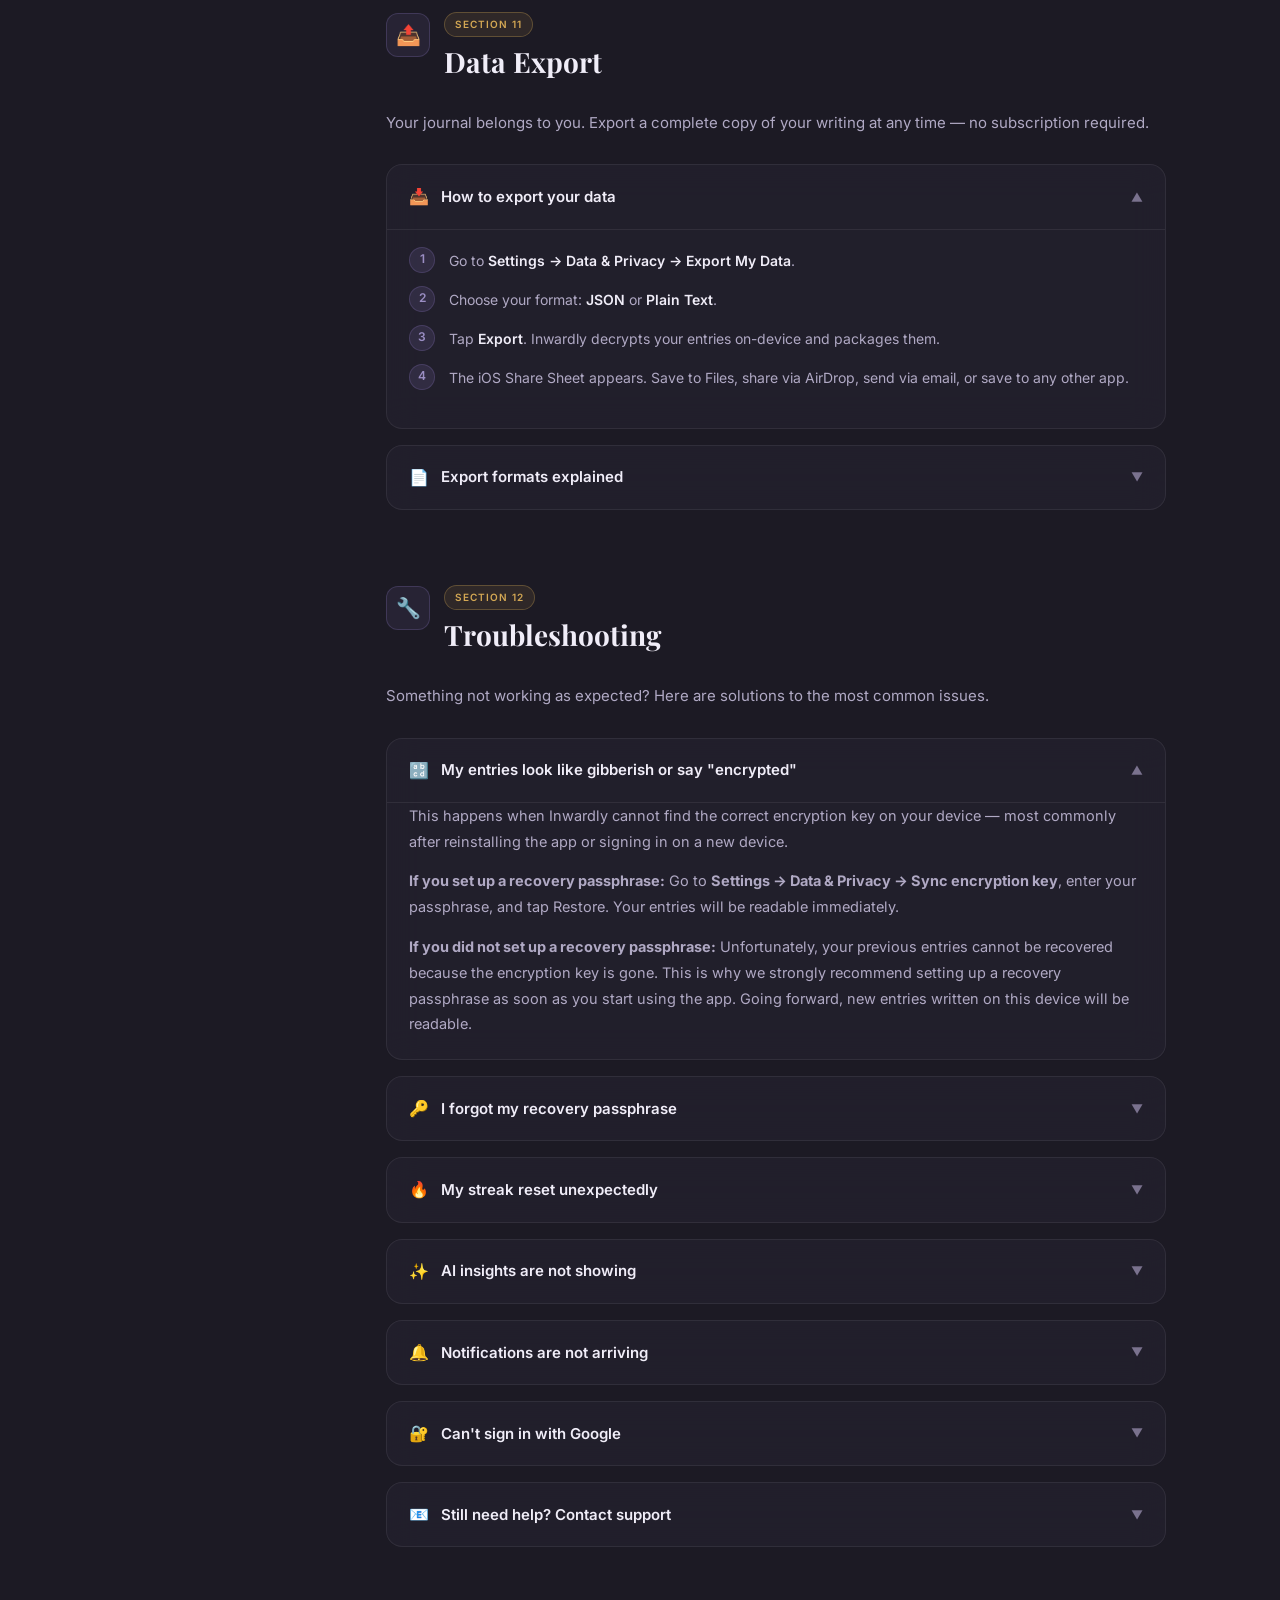
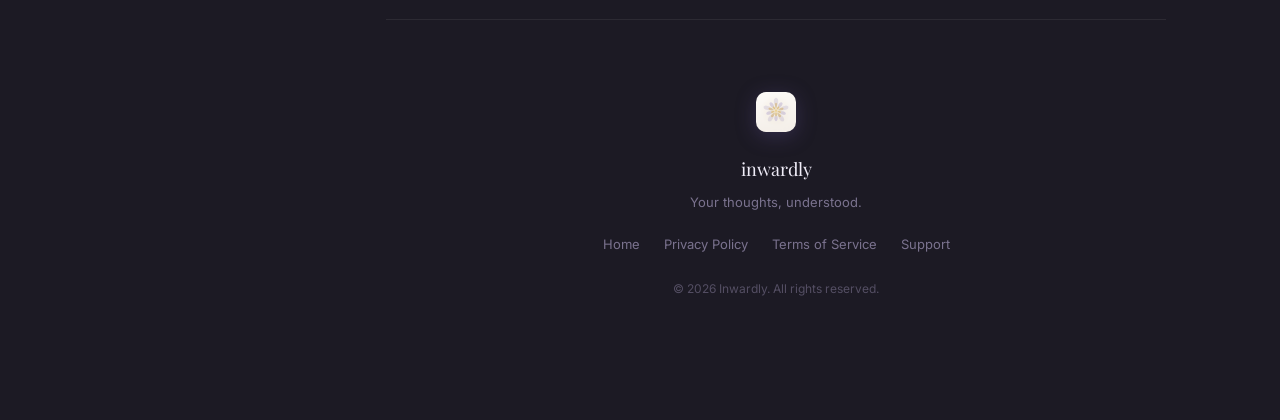
==== commit 701a183e: "Fix User Guide icons and mood emoji to match app UI exactly - Tab bar demo: 📋→📔 (Journal), ✨→📊 (Insi" ====
--- a/guide/index.html
+++ b/guide/index.html
@@ -1052,7 +1052,7 @@
           <span class="item-icon">✏️</span> Writing Entries
         </a>
         <a href="#managing-journal" class="sidebar-item" data-section="managing-journal">
-          <span class="item-icon">📋</span> Managing Your Journal
+          <span class="item-icon">📔</span> Managing Your Journal
         </a>
       </div>
 
@@ -1064,7 +1064,7 @@
           <span class="item-icon">🏠</span> Home Screen
         </a>
         <a href="#ai-insights" class="sidebar-item" data-section="ai-insights">
-          <span class="item-icon">✨</span> AI Insights
+          <span class="item-icon">📊</span> AI Insights
         </a>
         <a href="#journals-org" class="sidebar-item" data-section="journals-org">
           <span class="item-icon">📚</span> Journals &amp; Organization
@@ -1085,7 +1085,7 @@
           <span class="item-icon">⭐</span> Inwardly+
         </a>
         <a href="#settings" class="sidebar-item" data-section="settings">
-          <span class="item-icon">⚙️</span> Settings
+          <span class="item-icon">👤</span> Settings
         </a>
         <a href="#data-export" class="sidebar-item" data-section="data-export">
           <span class="item-icon">📤</span> Data Export
@@ -1221,16 +1221,16 @@
                   <span class="tab-item-label">Home</span>
                 </div>
                 <div class="tab-item">
-                  <span class="tab-item-icon">📋</span>
+                  <span class="tab-item-icon">📔</span>
                   <span class="tab-item-label">Journal</span>
                 </div>
                 <div class="tab-compose">✏️</div>
                 <div class="tab-item">
-                  <span class="tab-item-icon">✨</span>
+                  <span class="tab-item-icon">📊</span>
                   <span class="tab-item-label">Insights</span>
                 </div>
                 <div class="tab-item">
-                  <span class="tab-item-icon">⚙️</span>
+                  <span class="tab-item-icon">👤</span>
                   <span class="tab-item-label">Settings</span>
                 </div>
               </div>
@@ -1335,7 +1335,7 @@
                   <span class="mood-chip-label">Good</span>
                 </div>
                 <div class="mood-chip">
-                  <span class="mood-chip-emoji">😄</span>
+                  <span class="mood-chip-emoji">😊</span>
                   <div class="mood-chip-dot" style="background:#E08070;"></div>
                   <span class="mood-chip-label">Great</span>
                 </div>
@@ -1457,7 +1457,7 @@
              ============================================================ -->
         <section class="guide-section" id="managing-journal">
           <div class="section-header">
-            <div class="section-icon-wrap">📋</div>
+            <div class="section-icon-wrap">📔</div>
             <div class="section-title-group">
               <div class="section-pill">Section 03</div>
               <h2 class="section-title">Managing Your Journal</h2>
@@ -1730,7 +1730,7 @@
              ============================================================ -->
         <section class="guide-section" id="ai-insights">
           <div class="section-header">
-            <div class="section-icon-wrap">✨</div>
+            <div class="section-icon-wrap">📊</div>
             <div class="section-title-group">
               <div class="section-pill">Section 05</div>
               <h2 class="section-title">AI Insights <span class="badge-premium">Inwardly+</span></h2>
@@ -2401,7 +2401,7 @@
              ============================================================ -->
         <section class="guide-section" id="settings">
           <div class="section-header">
-            <div class="section-icon-wrap">⚙️</div>
+            <div class="section-icon-wrap">👤</div>
             <div class="section-title-group">
               <div class="section-pill">Section 10</div>
               <h2 class="section-title">Settings</h2>
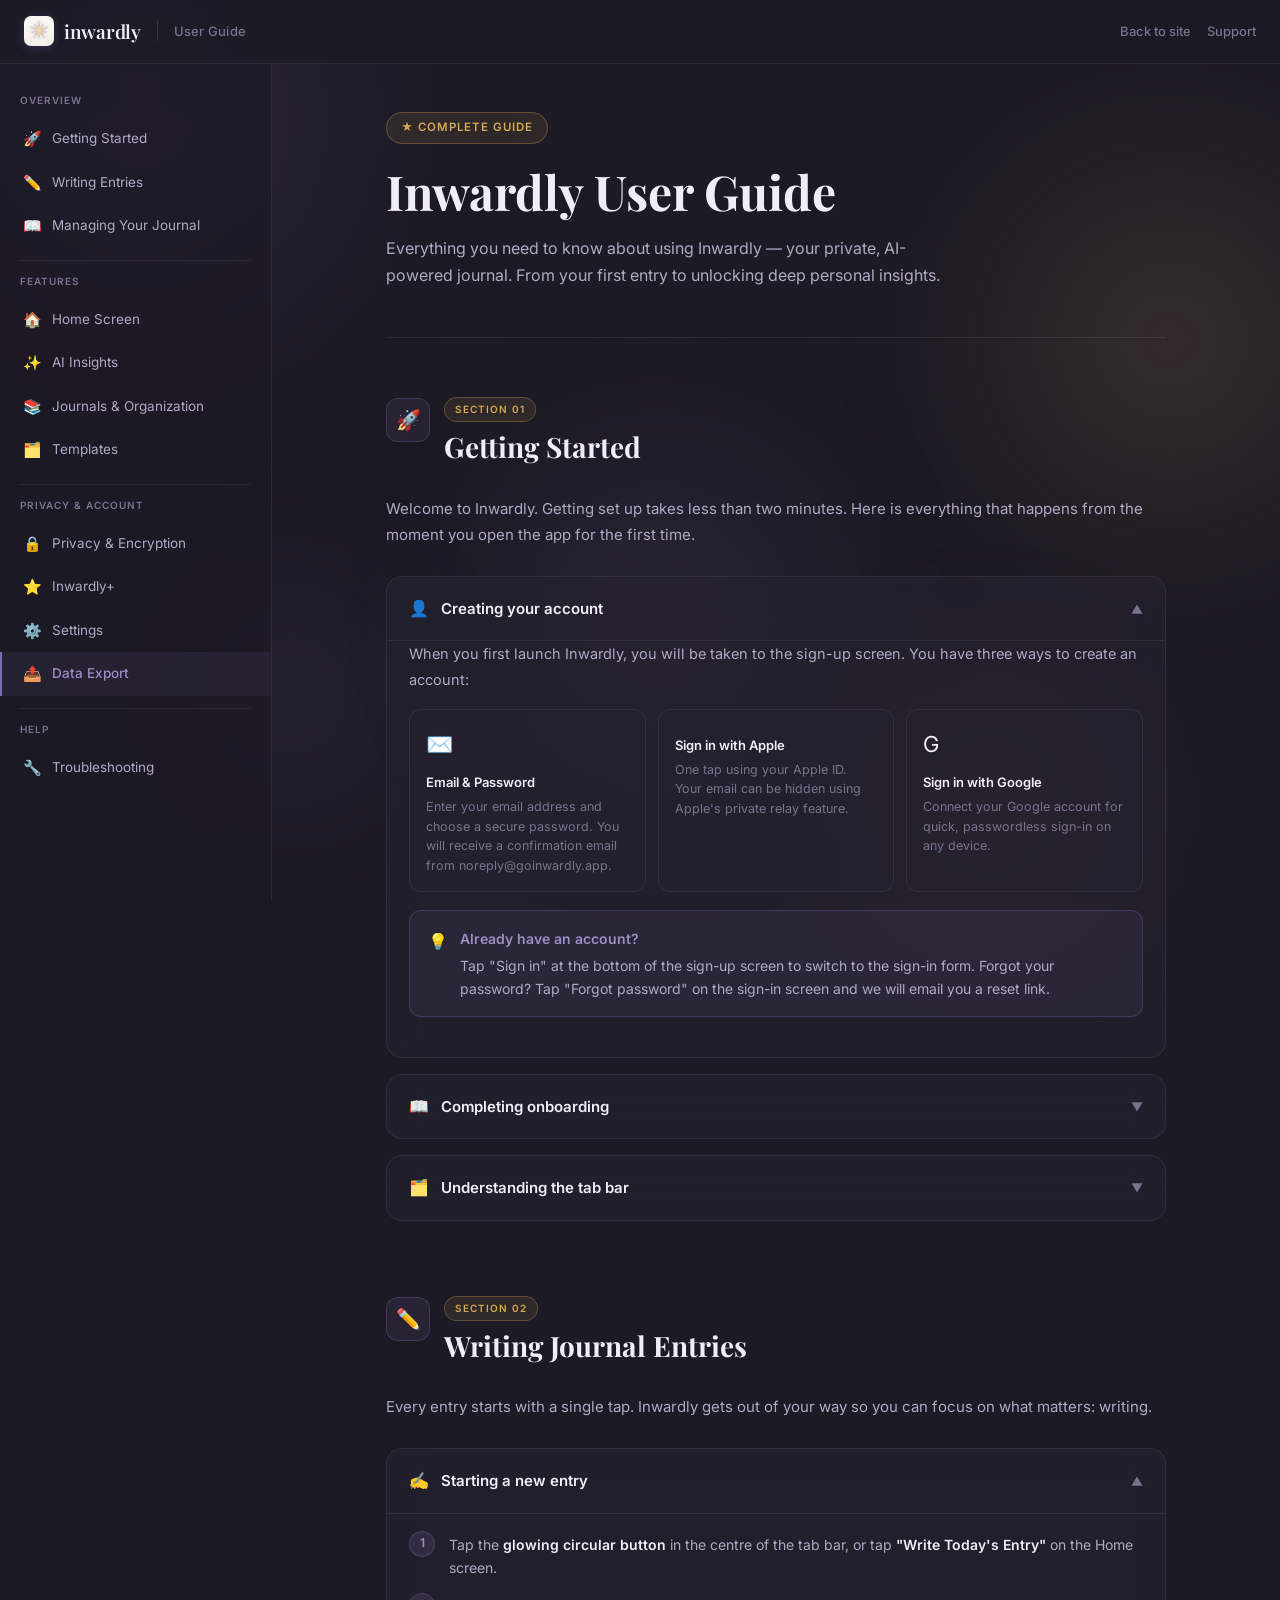
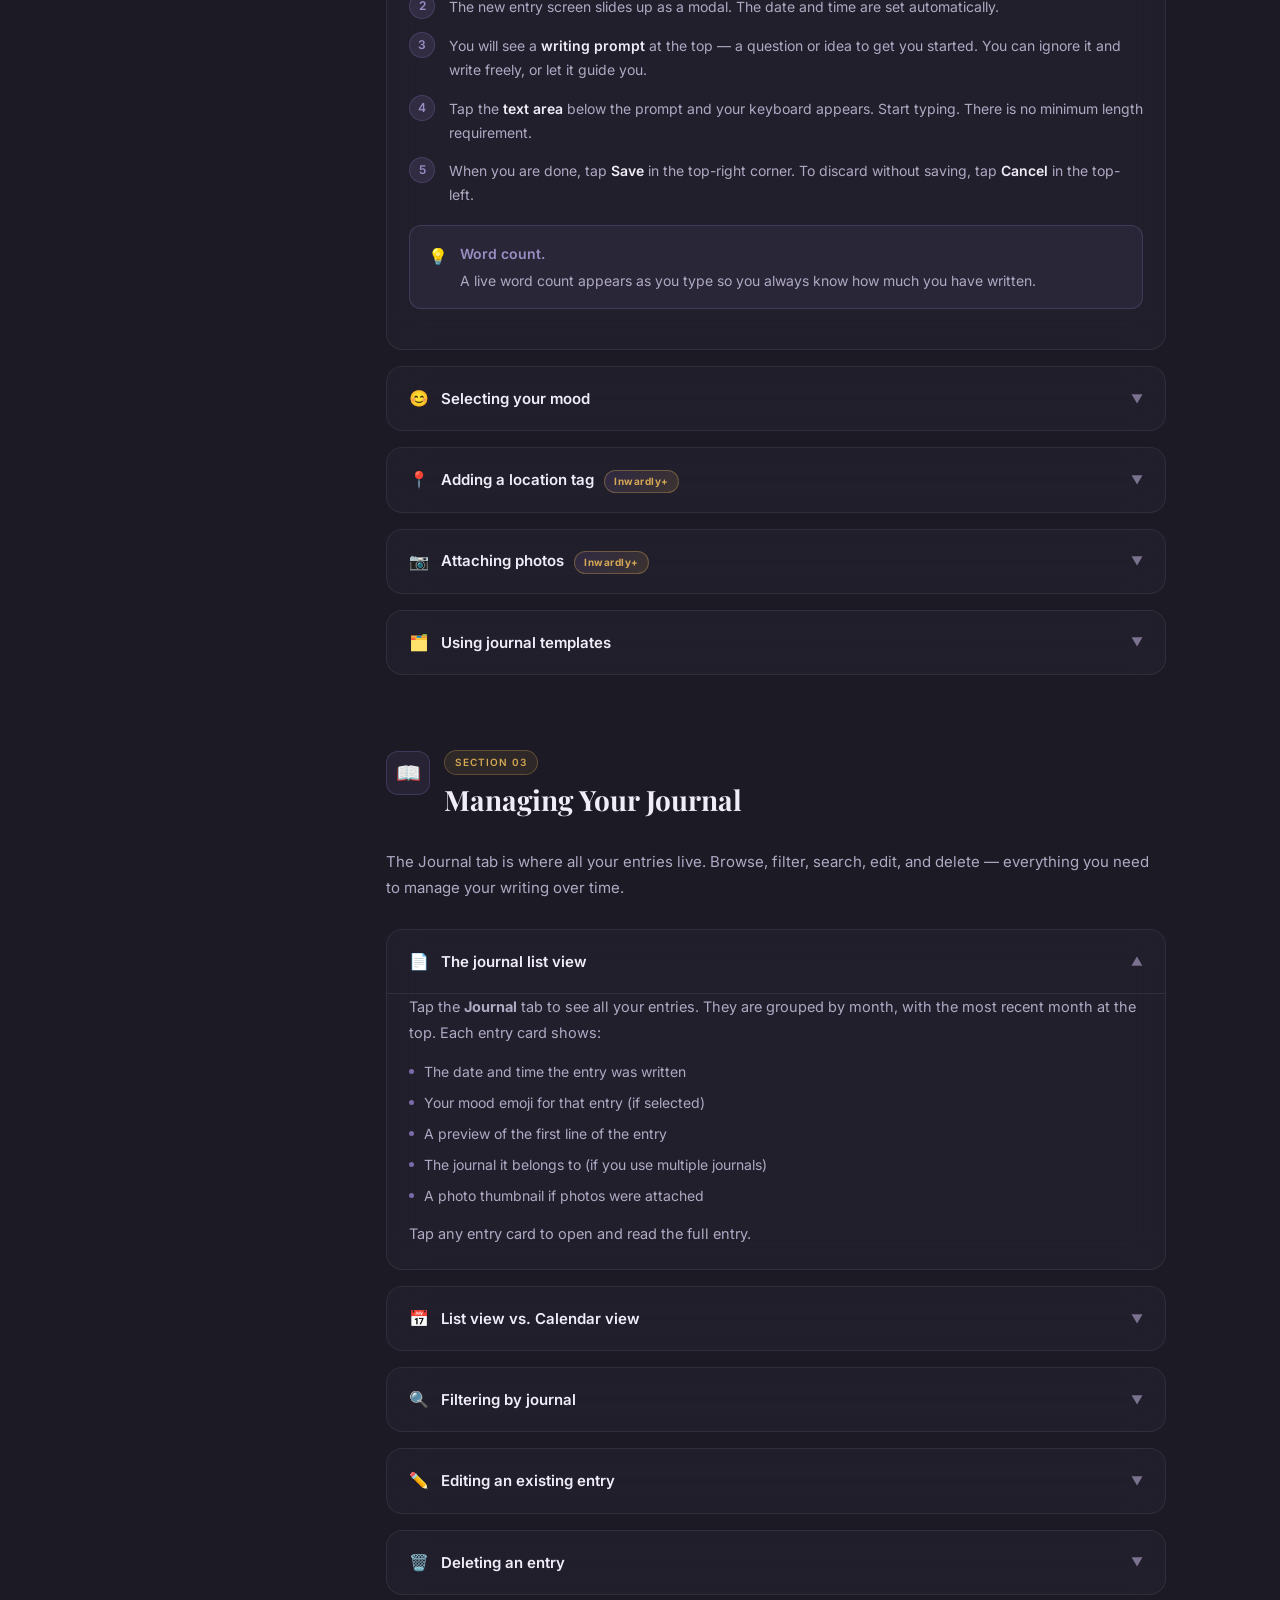
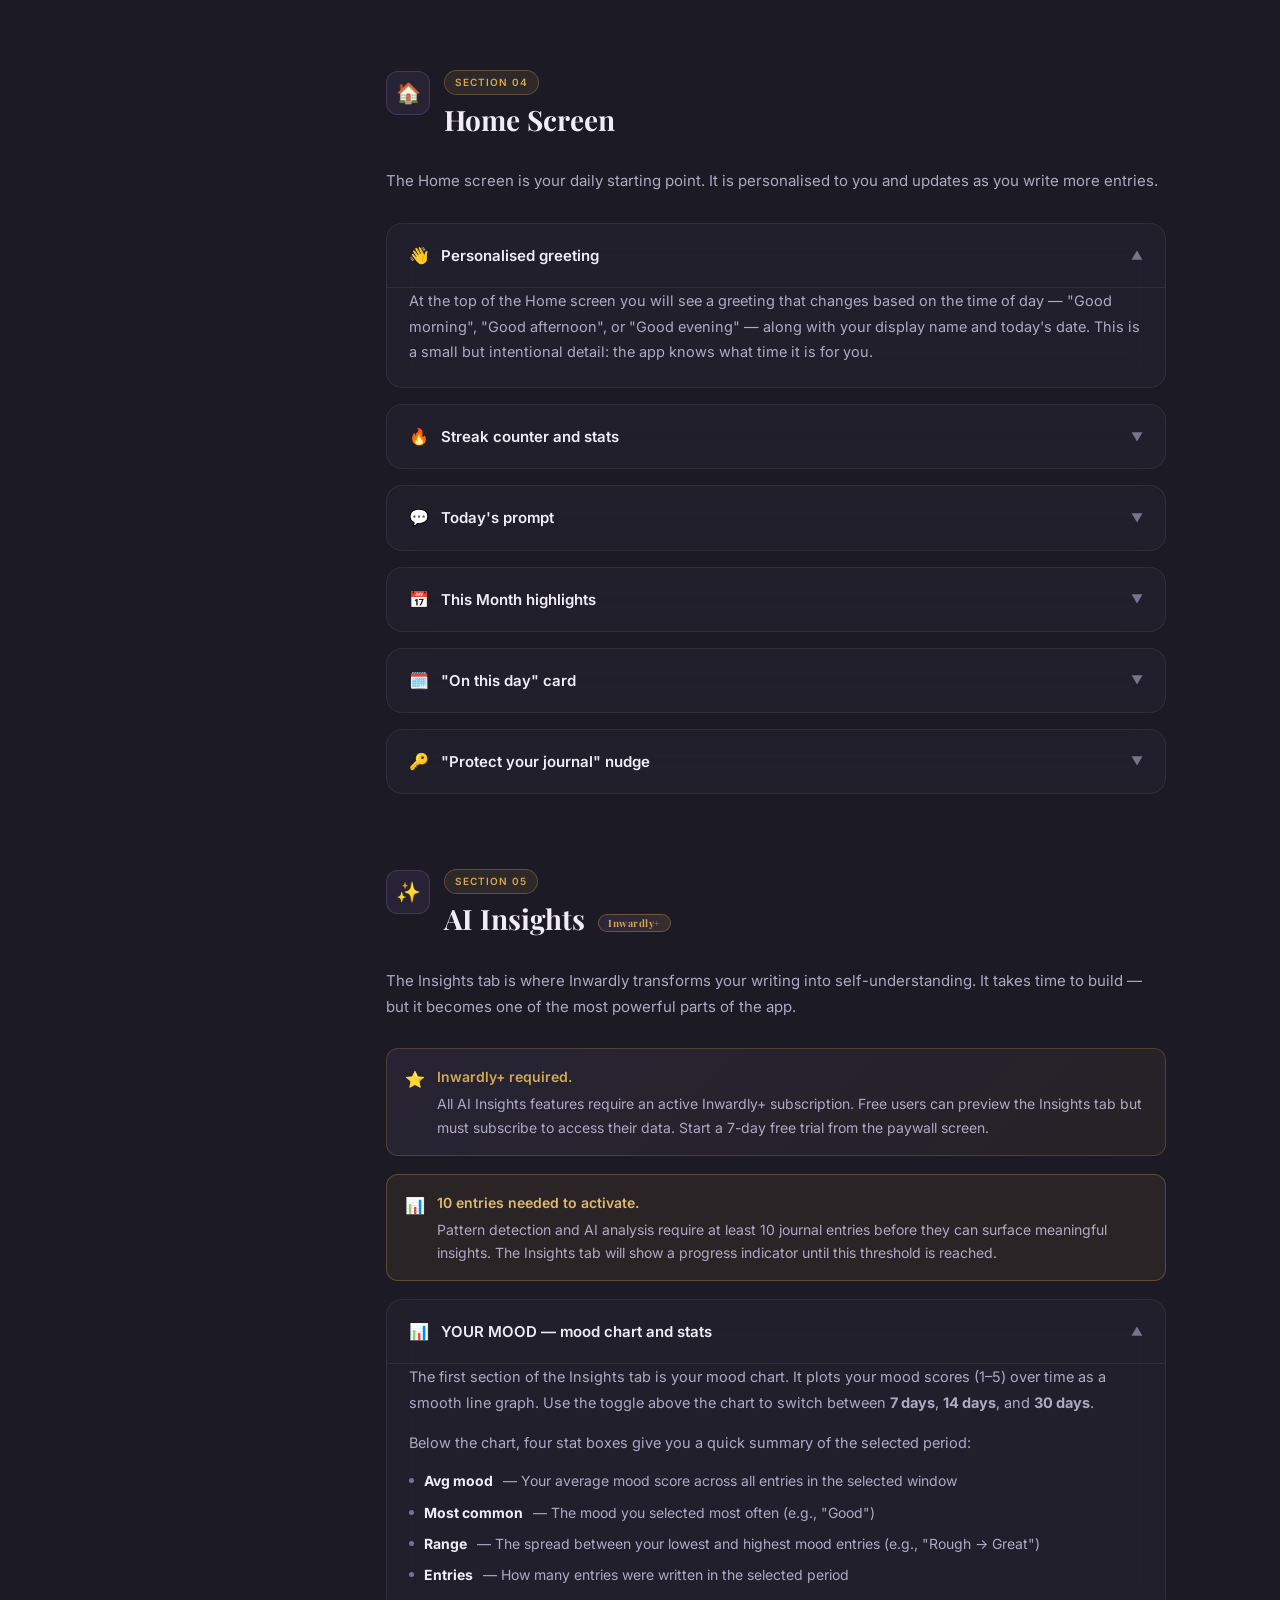
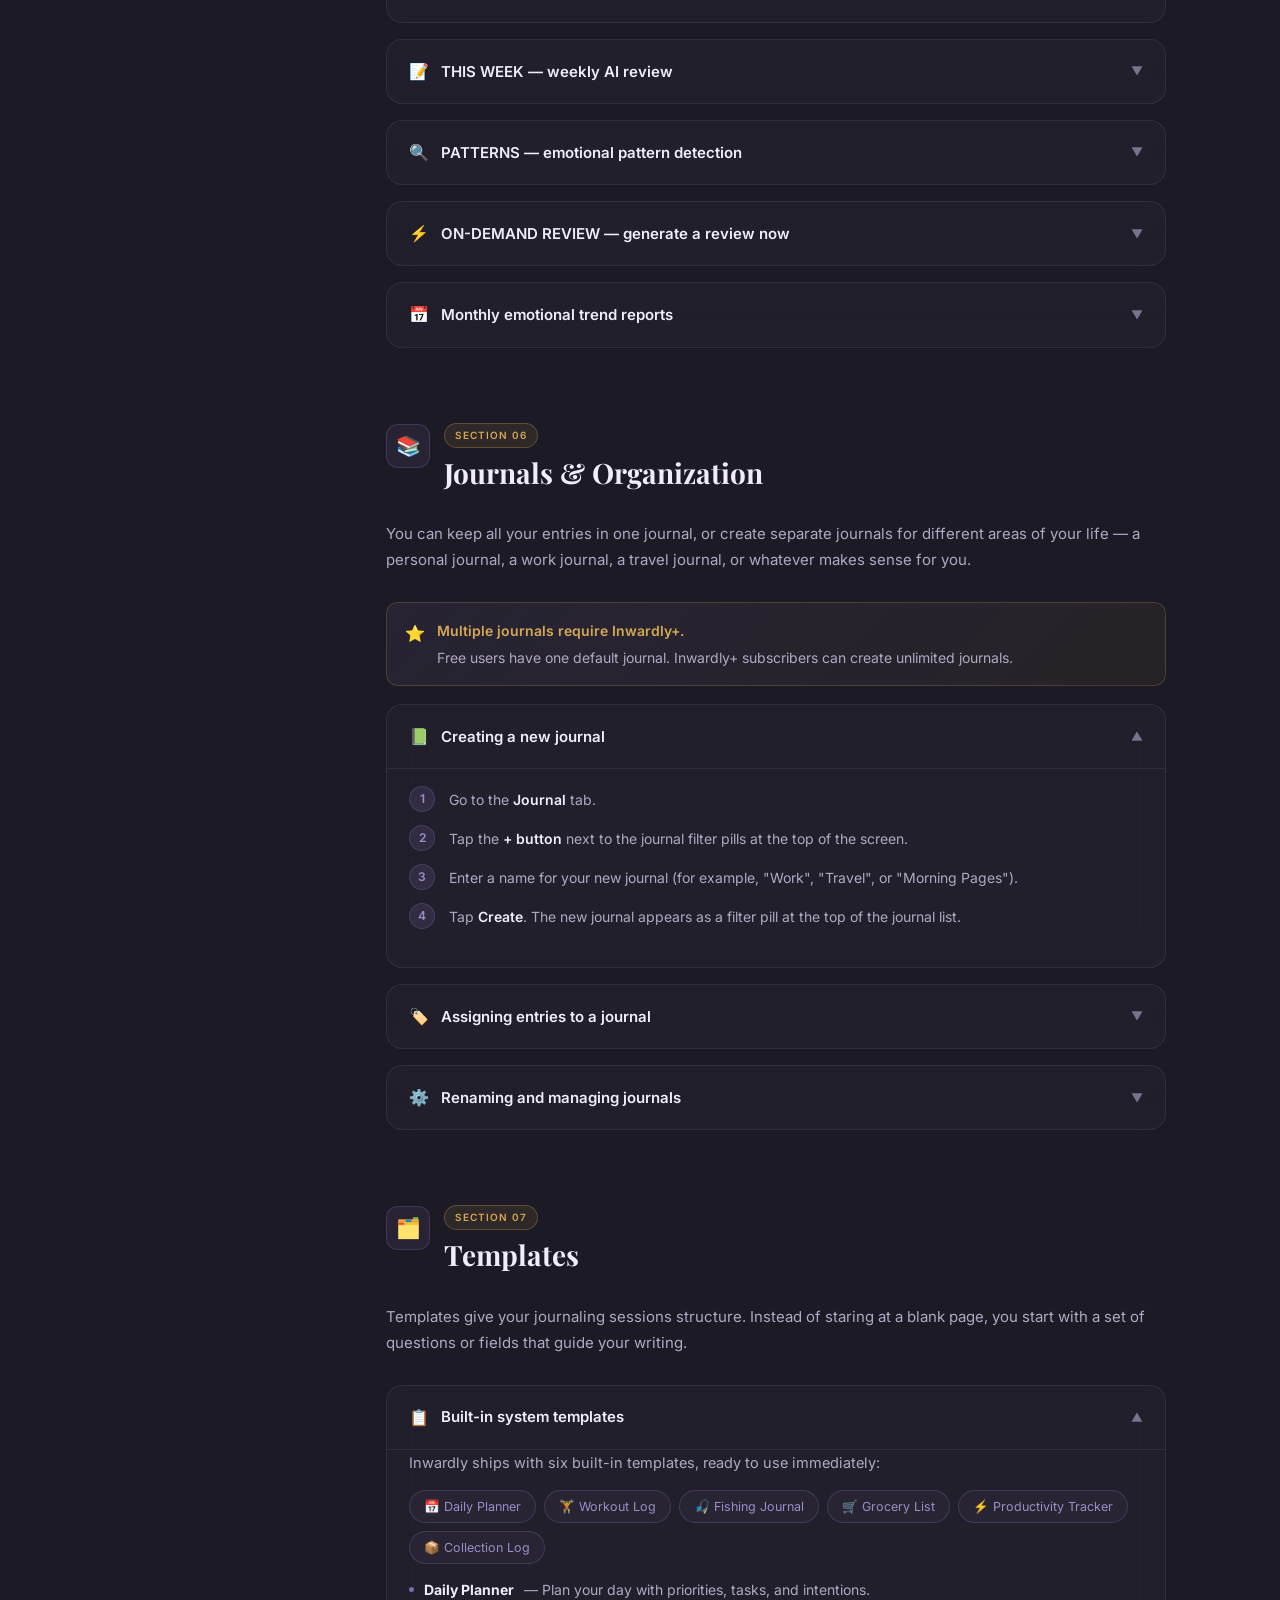
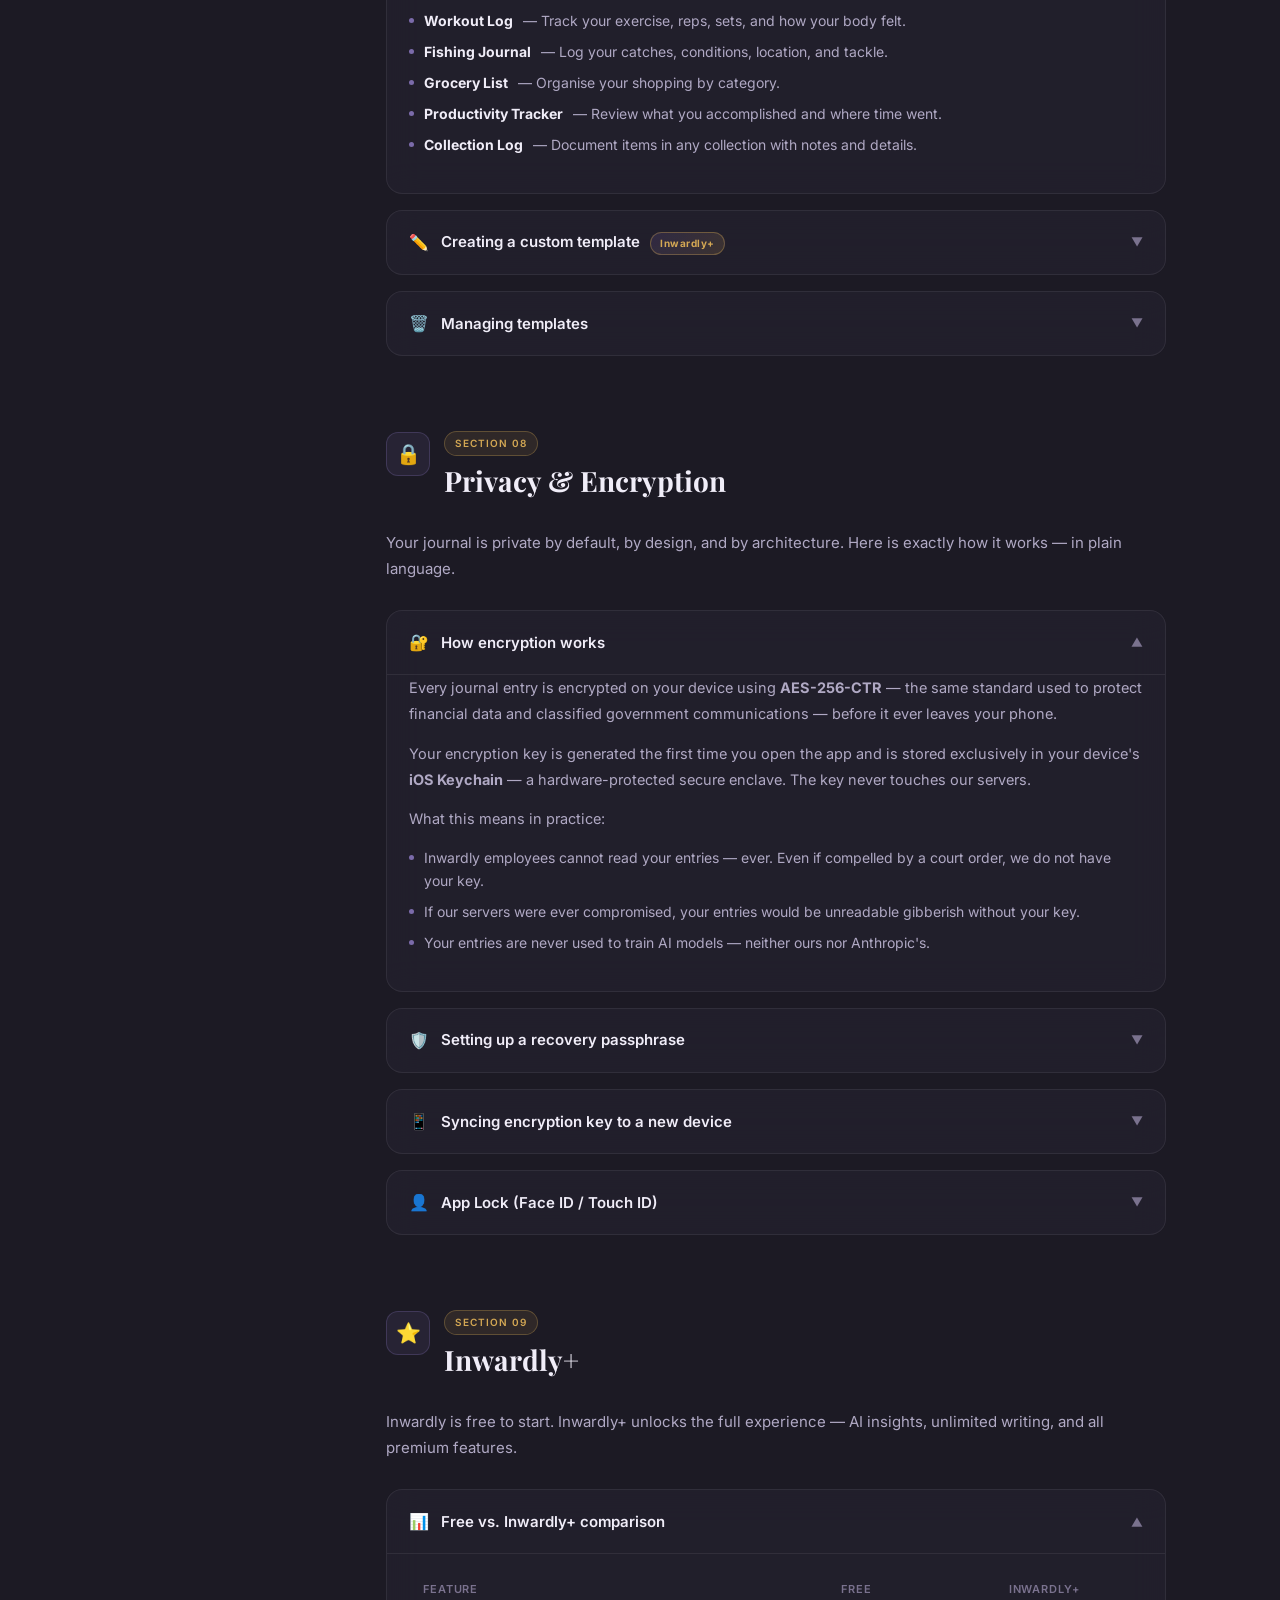
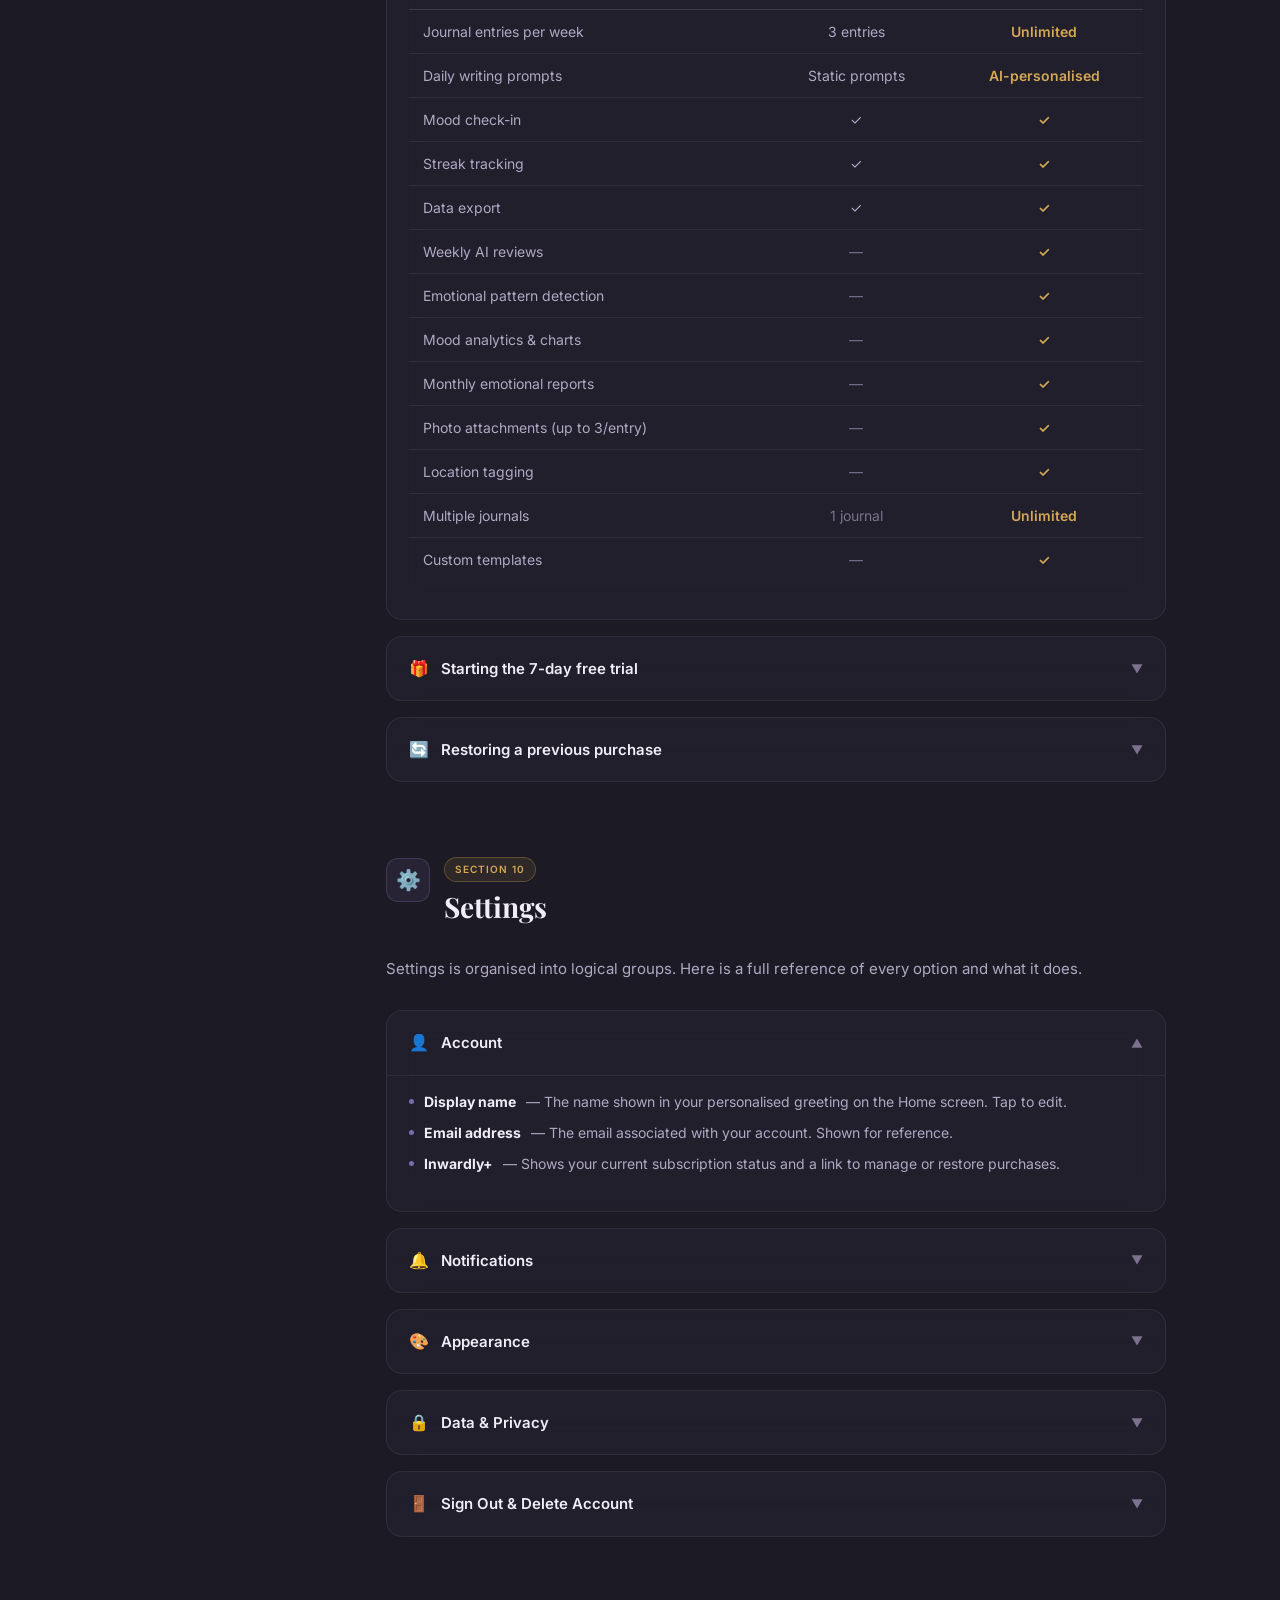
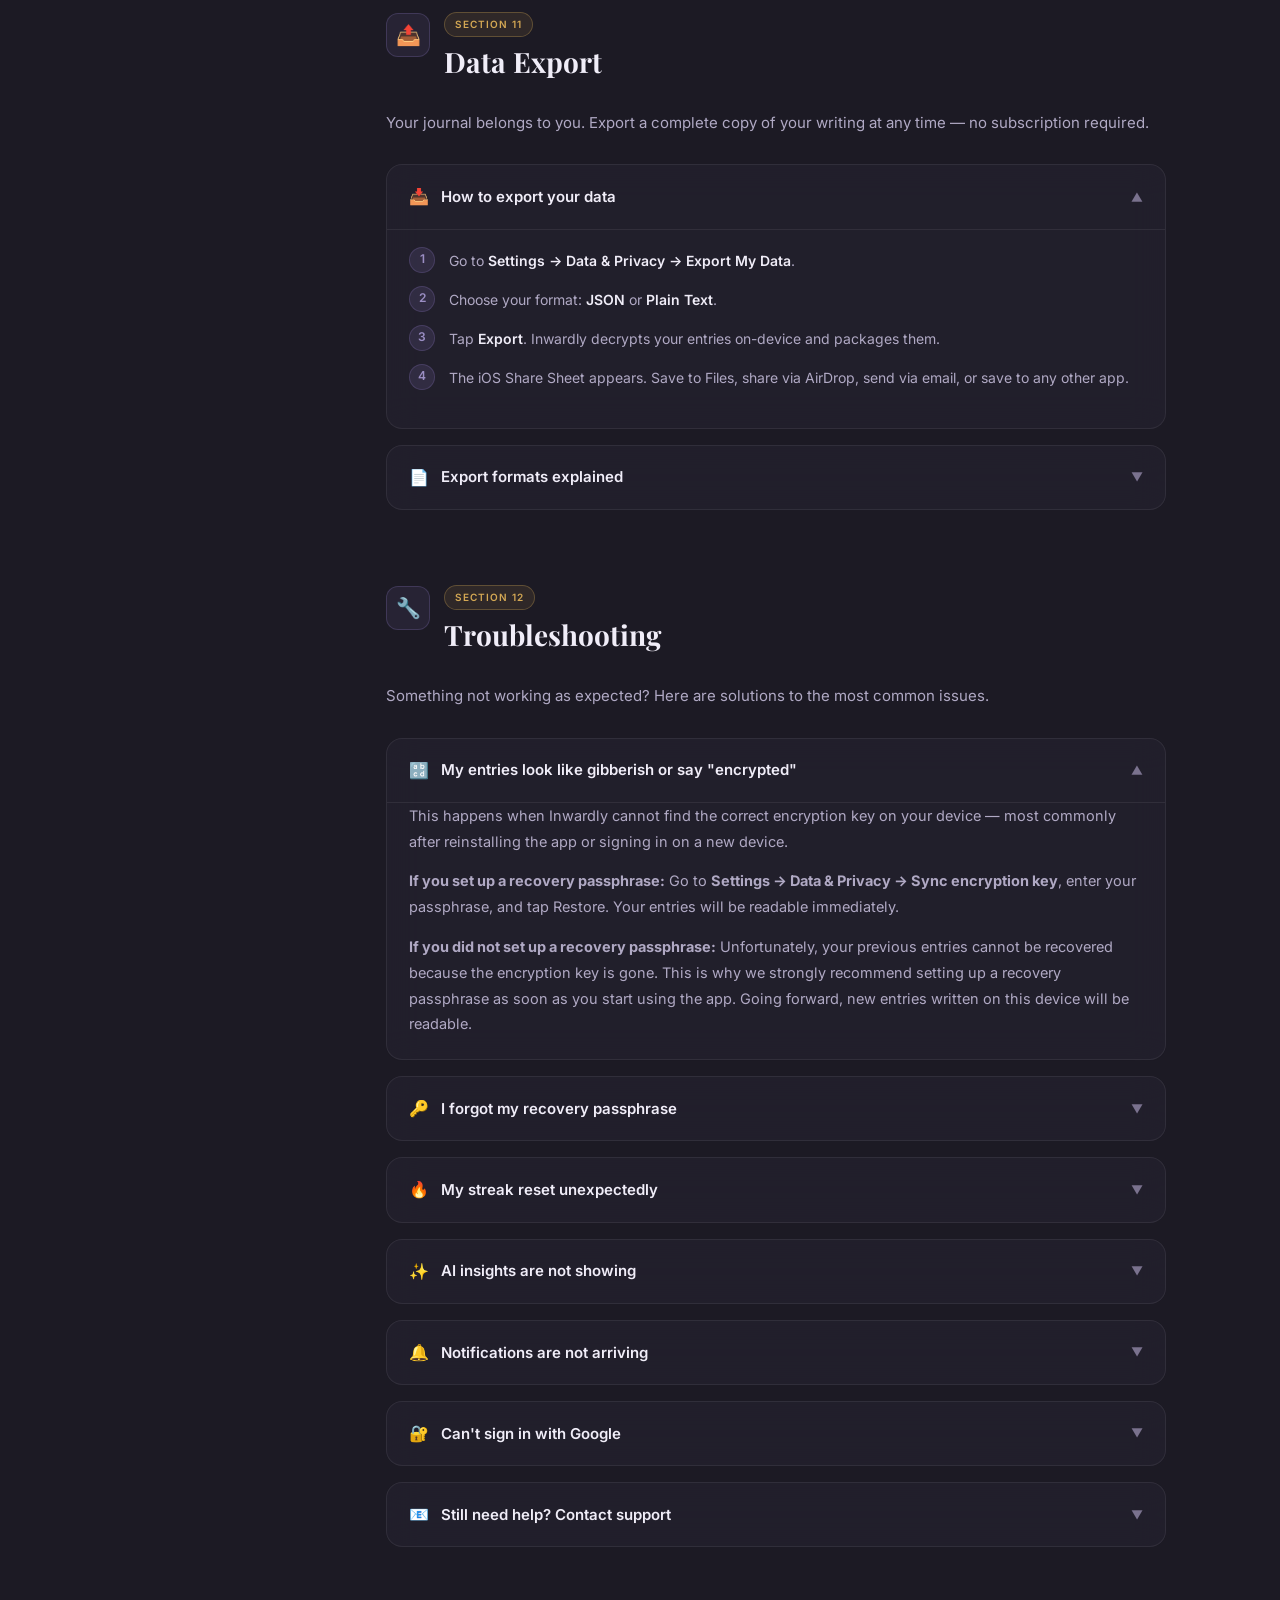
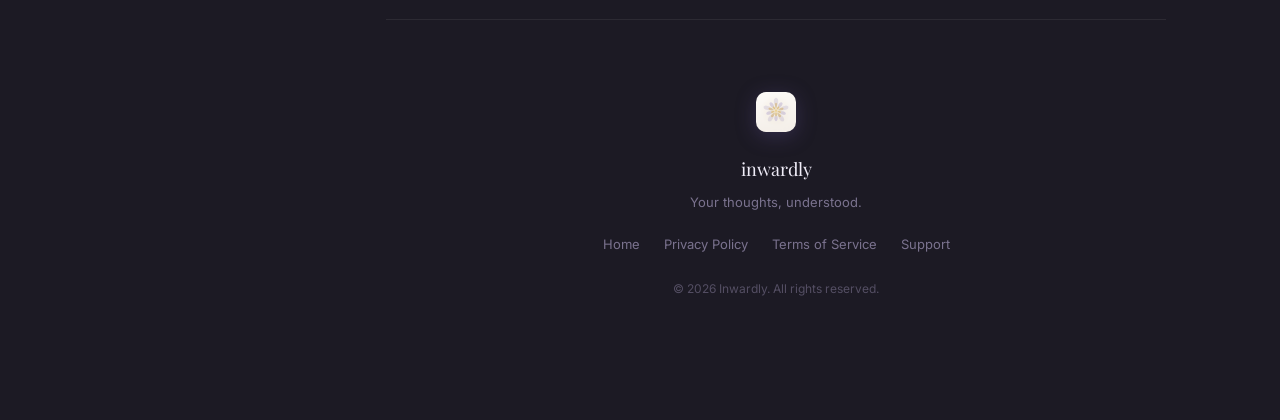
==== commit 13200d70: "Fix User Guide tab icons and mood labels to match app exactly Tab bar: Journal 📖 (book), Insights ✨ " ====
--- a/guide/index.html
+++ b/guide/index.html
@@ -1052,7 +1052,7 @@
           <span class="item-icon">✏️</span> Writing Entries
         </a>
         <a href="#managing-journal" class="sidebar-item" data-section="managing-journal">
-          <span class="item-icon">📔</span> Managing Your Journal
+          <span class="item-icon">📖</span> Managing Your Journal
         </a>
       </div>
 
@@ -1064,7 +1064,7 @@
           <span class="item-icon">🏠</span> Home Screen
         </a>
         <a href="#ai-insights" class="sidebar-item" data-section="ai-insights">
-          <span class="item-icon">📊</span> AI Insights
+          <span class="item-icon">✨</span> AI Insights
         </a>
         <a href="#journals-org" class="sidebar-item" data-section="journals-org">
           <span class="item-icon">📚</span> Journals &amp; Organization
@@ -1085,7 +1085,7 @@
           <span class="item-icon">⭐</span> Inwardly+
         </a>
         <a href="#settings" class="sidebar-item" data-section="settings">
-          <span class="item-icon">👤</span> Settings
+          <span class="item-icon">⚙️</span> Settings
         </a>
         <a href="#data-export" class="sidebar-item" data-section="data-export">
           <span class="item-icon">📤</span> Data Export
@@ -1221,16 +1221,16 @@
                   <span class="tab-item-label">Home</span>
                 </div>
                 <div class="tab-item">
-                  <span class="tab-item-icon">📔</span>
+                  <span class="tab-item-icon">📖</span>
                   <span class="tab-item-label">Journal</span>
                 </div>
                 <div class="tab-compose">✏️</div>
                 <div class="tab-item">
-                  <span class="tab-item-icon">📊</span>
+                  <span class="tab-item-icon">✨</span>
                   <span class="tab-item-label">Insights</span>
                 </div>
                 <div class="tab-item">
-                  <span class="tab-item-icon">👤</span>
+                  <span class="tab-item-icon">⚙️</span>
                   <span class="tab-item-label">Settings</span>
                 </div>
               </div>
@@ -1317,12 +1317,12 @@
                 <div class="mood-chip">
                   <span class="mood-chip-emoji">😔</span>
                   <div class="mood-chip-dot" style="background:#9B7FAA;"></div>
-                  <span class="mood-chip-label">Rough</span>
+                  <span class="mood-chip-label">Low</span>
                 </div>
                 <div class="mood-chip">
                   <span class="mood-chip-emoji">😕</span>
                   <div class="mood-chip-dot" style="background:#7A93B8;"></div>
-                  <span class="mood-chip-label">Low</span>
+                  <span class="mood-chip-label">Meh</span>
                 </div>
                 <div class="mood-chip">
                   <span class="mood-chip-emoji">😐</span>
@@ -1457,7 +1457,7 @@
              ============================================================ -->
         <section class="guide-section" id="managing-journal">
           <div class="section-header">
-            <div class="section-icon-wrap">📔</div>
+            <div class="section-icon-wrap">📖</div>
             <div class="section-title-group">
               <div class="section-pill">Section 03</div>
               <h2 class="section-title">Managing Your Journal</h2>
@@ -1730,7 +1730,7 @@
              ============================================================ -->
         <section class="guide-section" id="ai-insights">
           <div class="section-header">
-            <div class="section-icon-wrap">📊</div>
+            <div class="section-icon-wrap">✨</div>
             <div class="section-title-group">
               <div class="section-pill">Section 05</div>
               <h2 class="section-title">AI Insights <span class="badge-premium">Inwardly+</span></h2>
@@ -2401,7 +2401,7 @@
              ============================================================ -->
         <section class="guide-section" id="settings">
           <div class="section-header">
-            <div class="section-icon-wrap">👤</div>
+            <div class="section-icon-wrap">⚙️</div>
             <div class="section-title-group">
               <div class="section-pill">Section 10</div>
               <h2 class="section-title">Settings</h2>
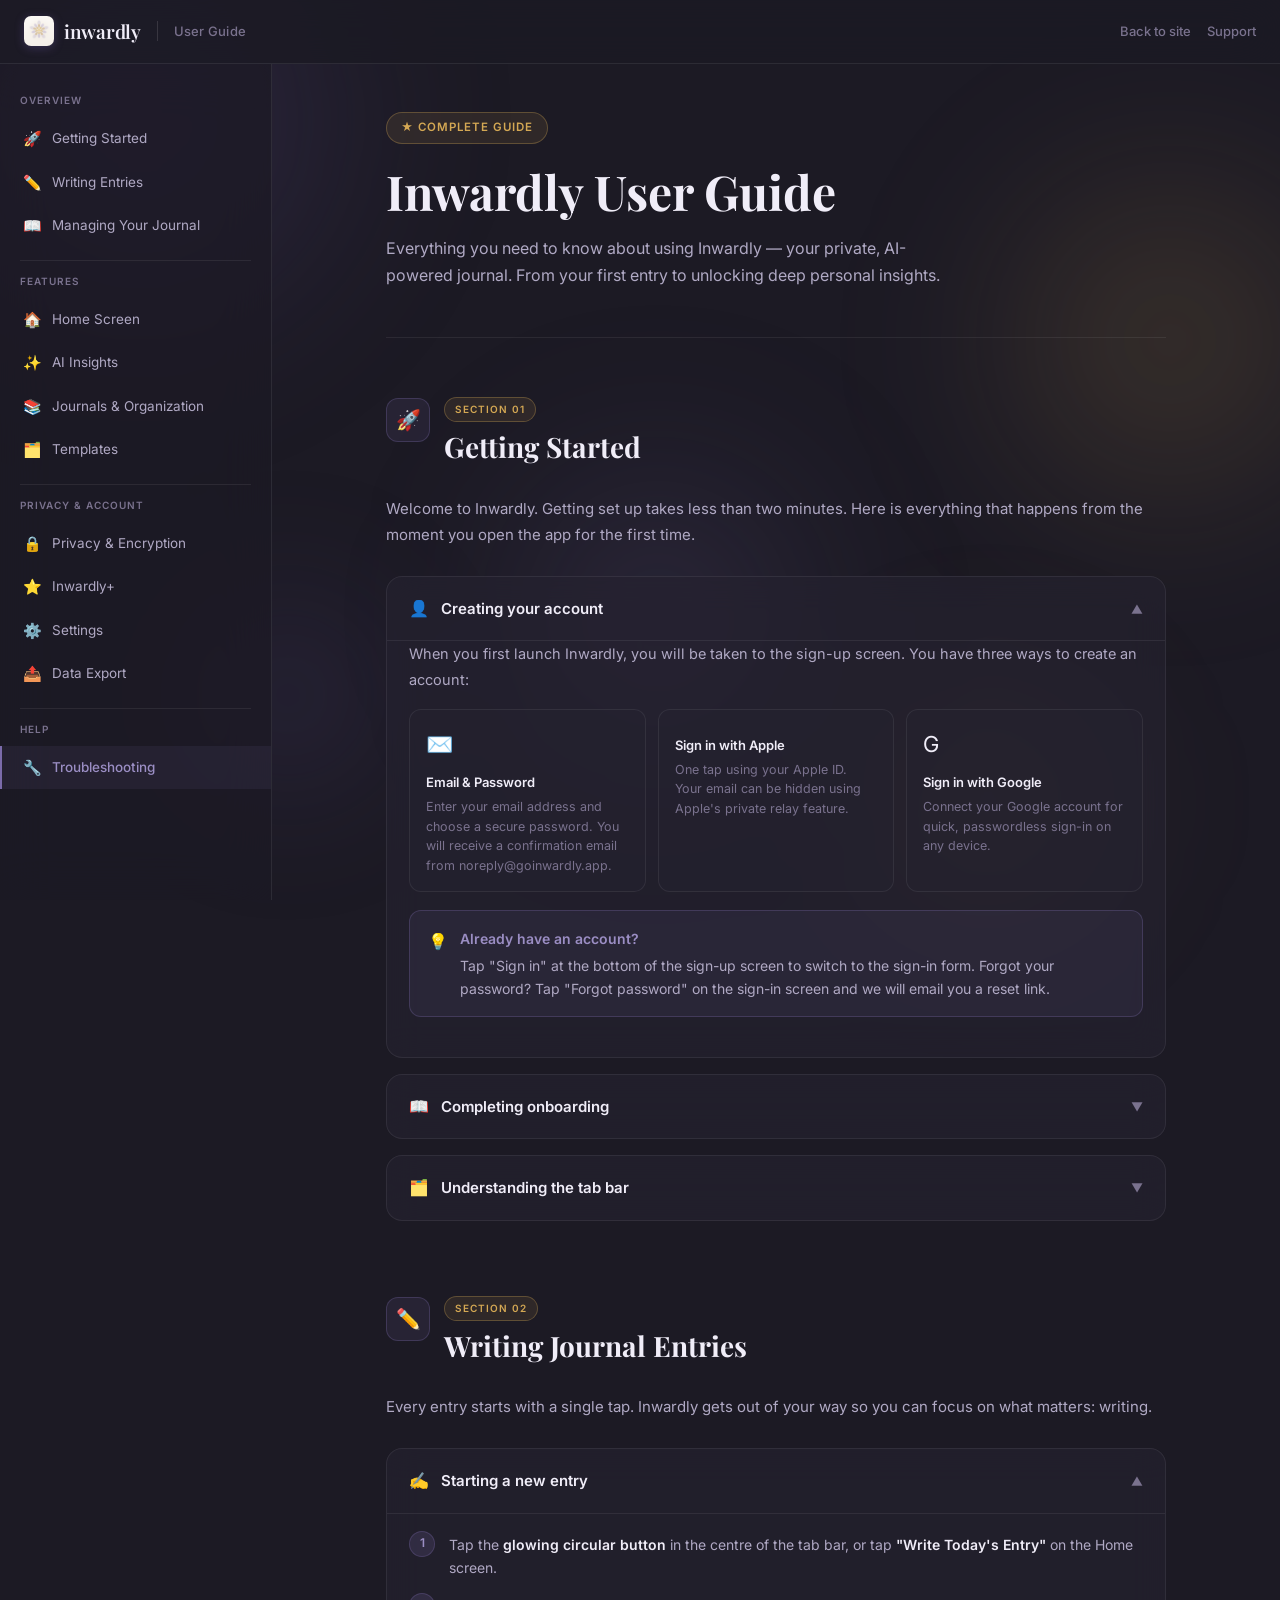
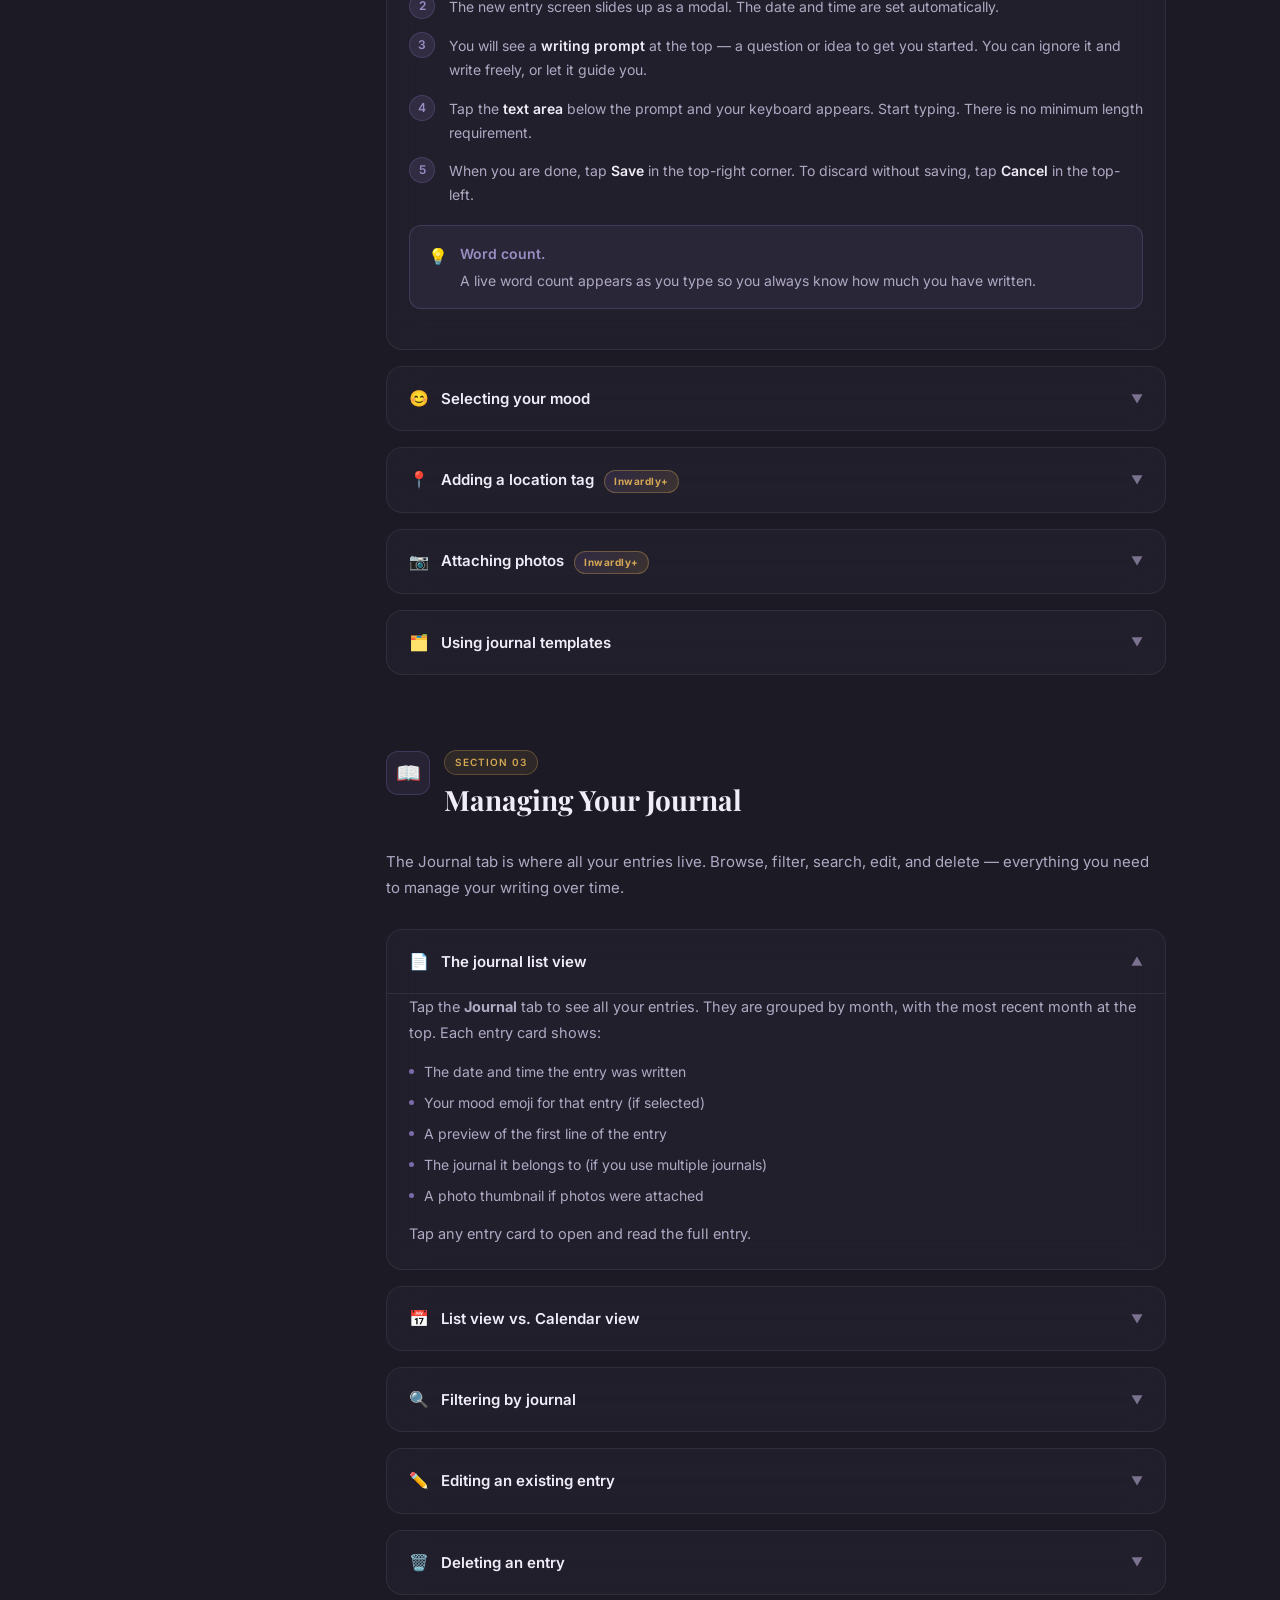
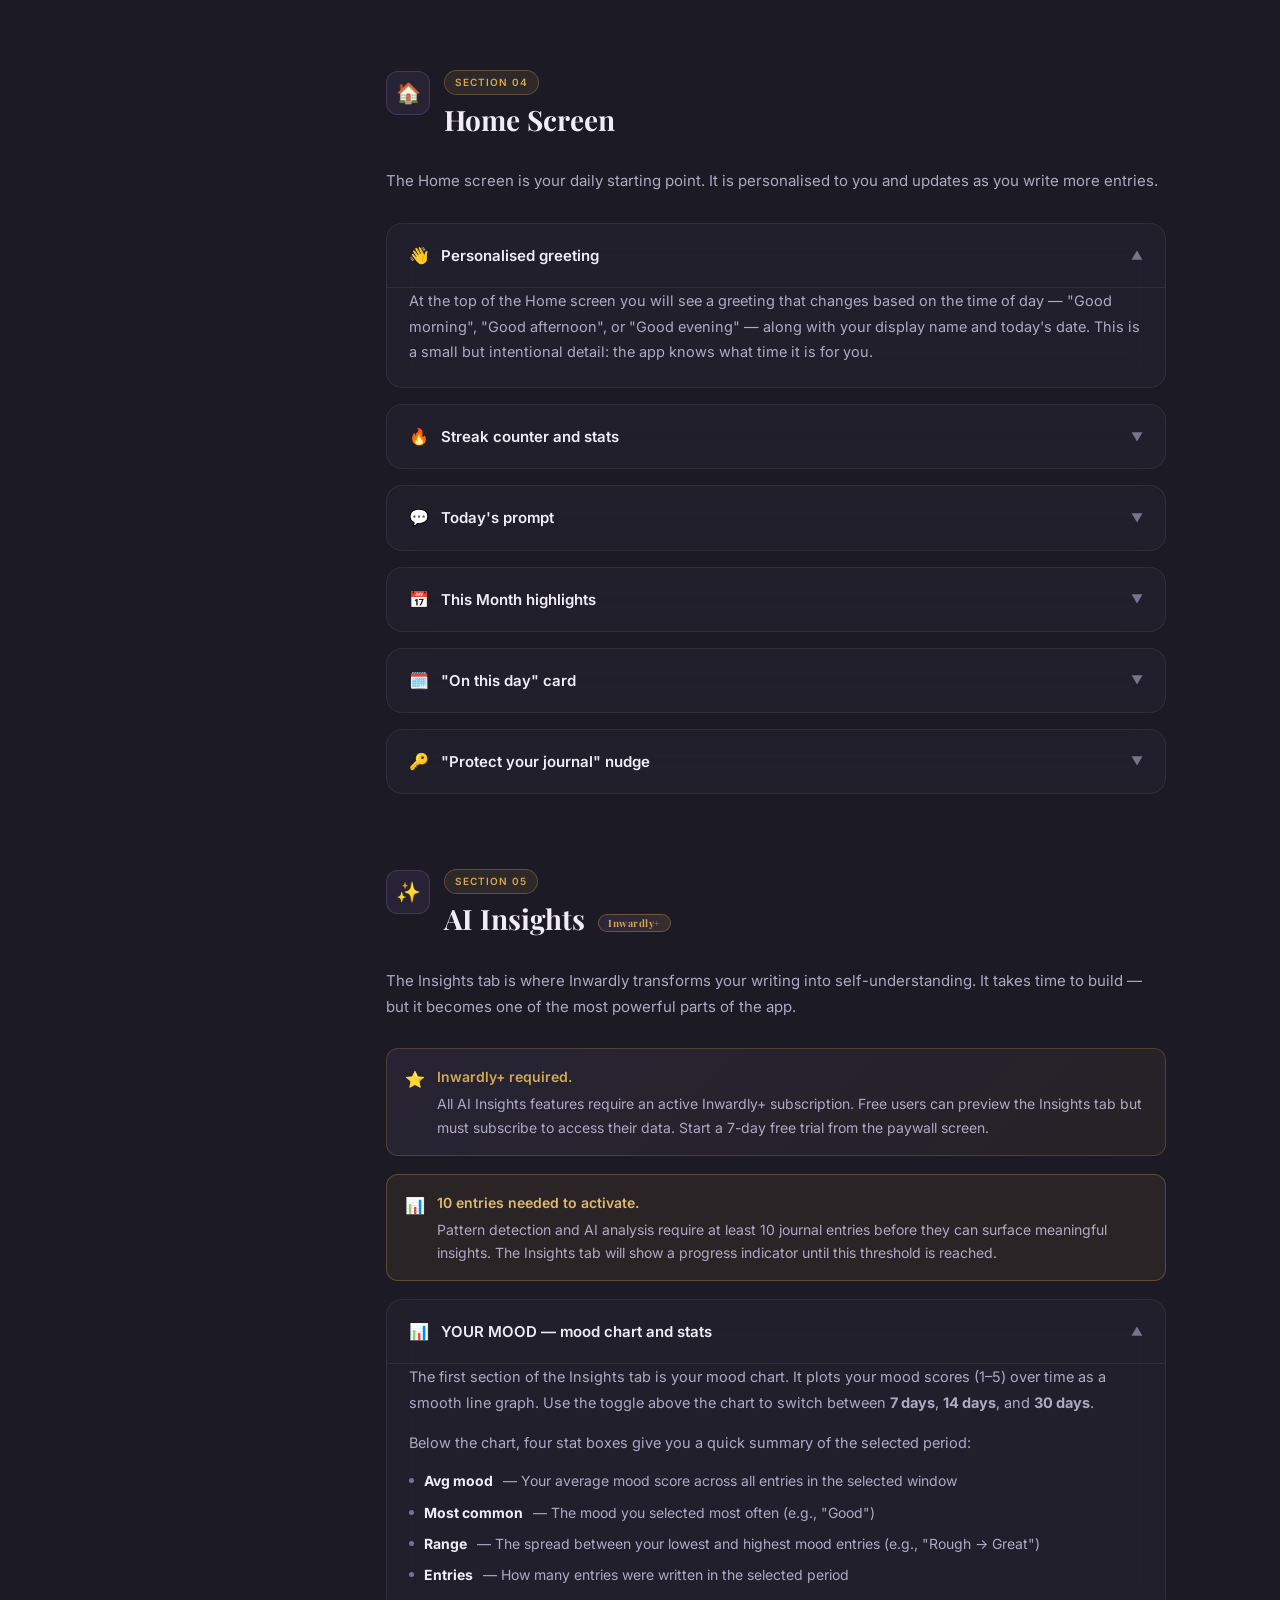
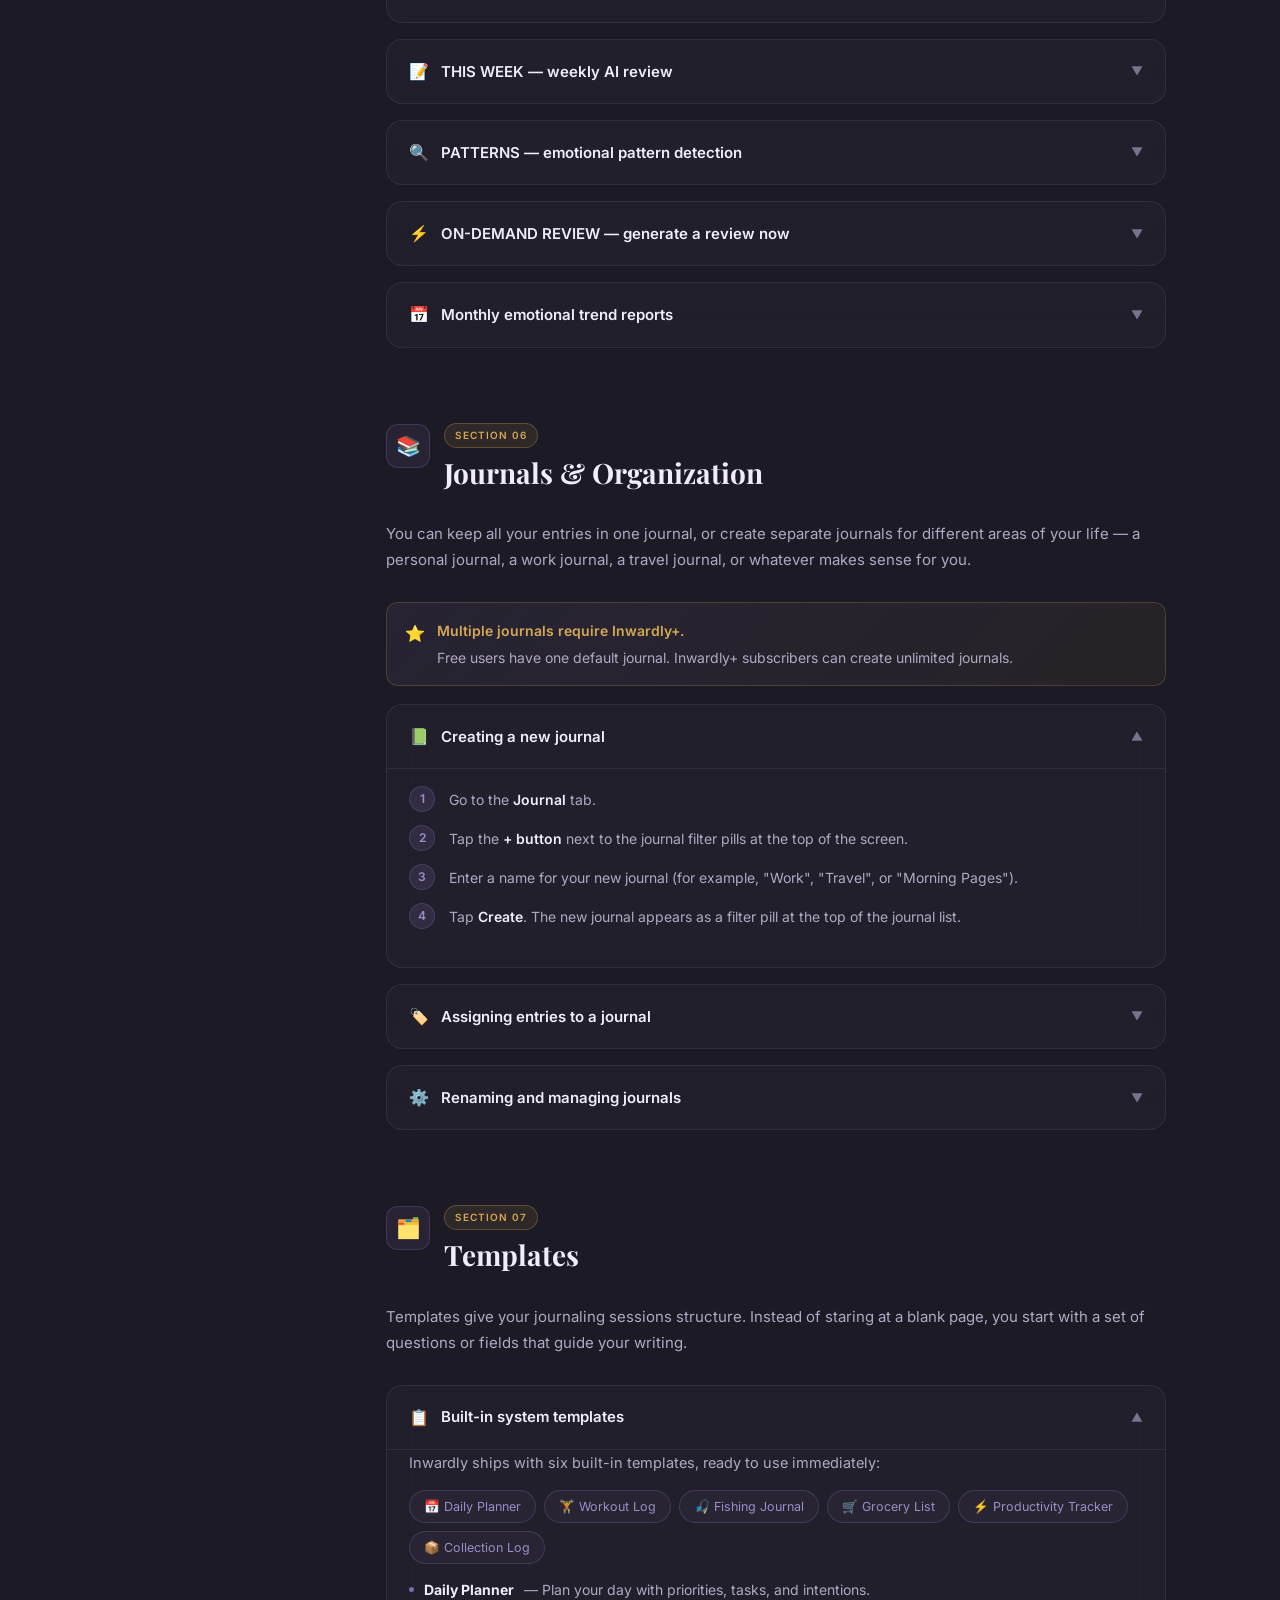
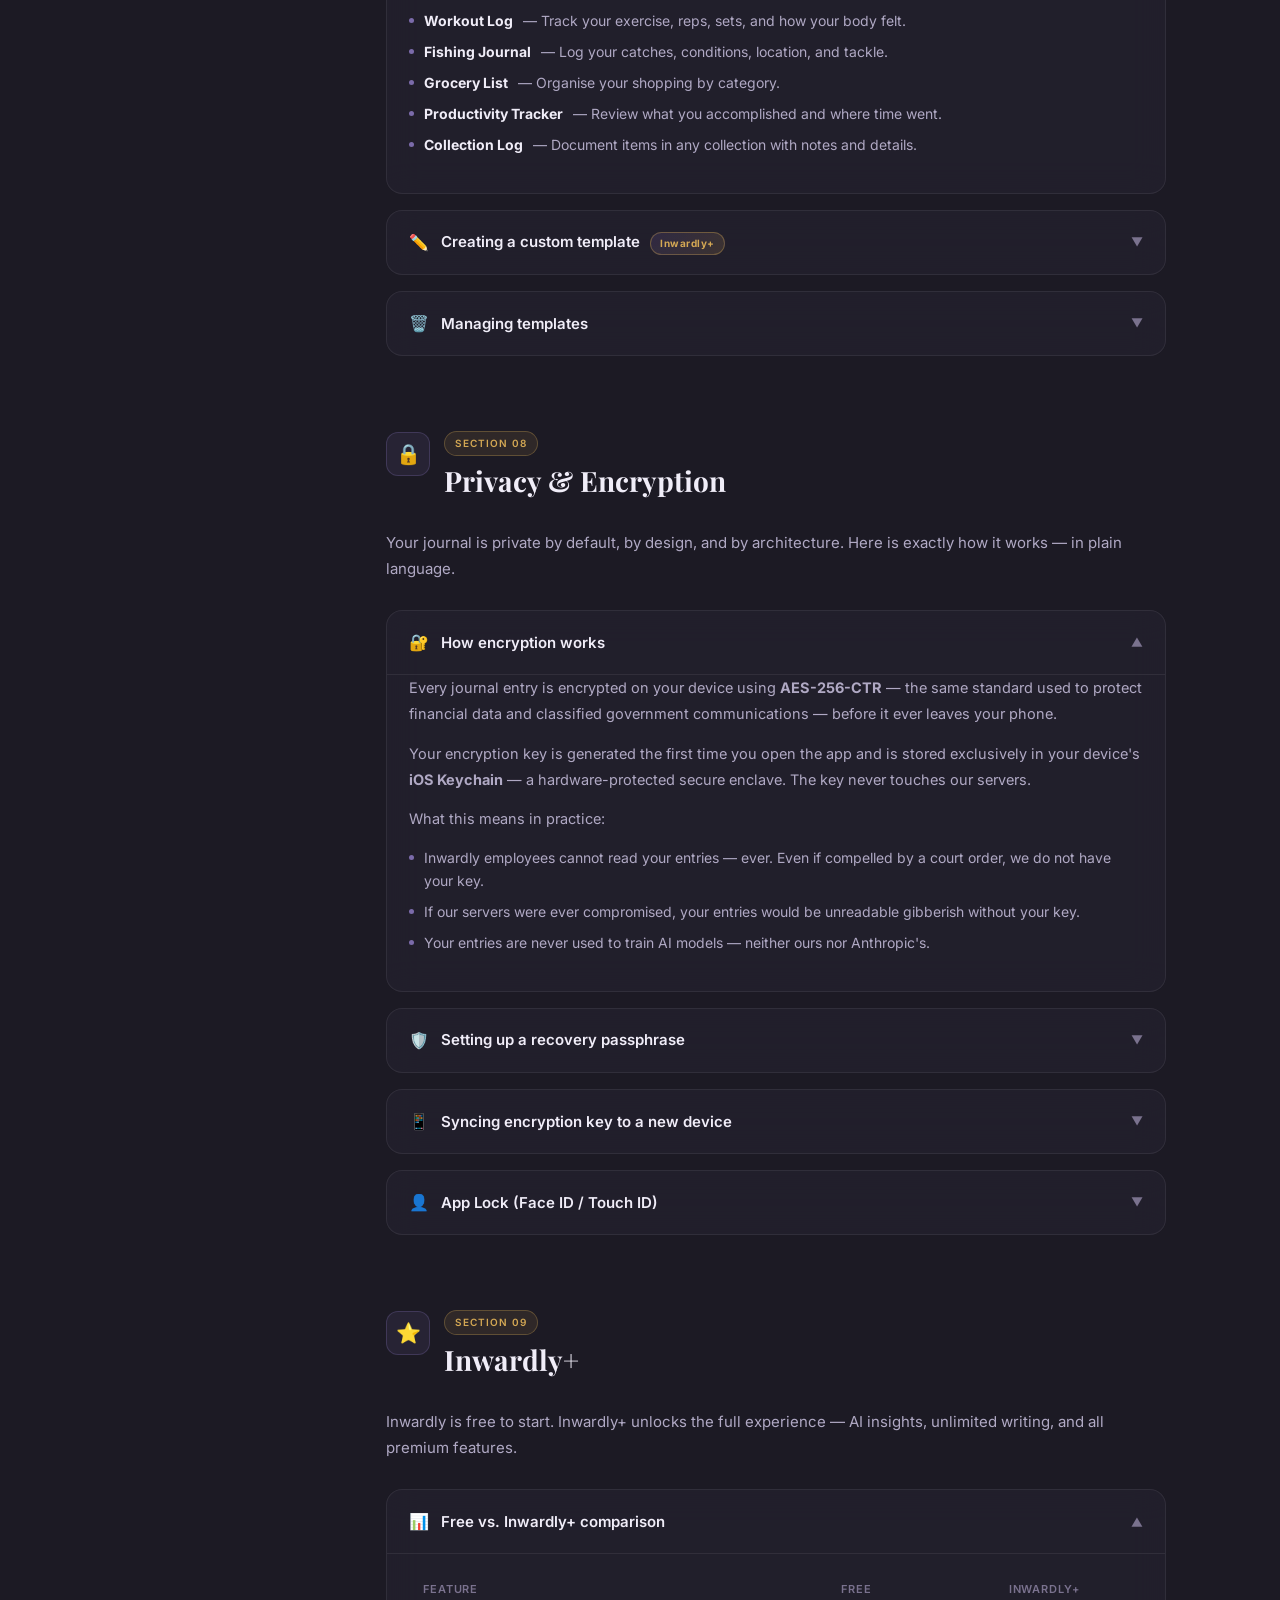
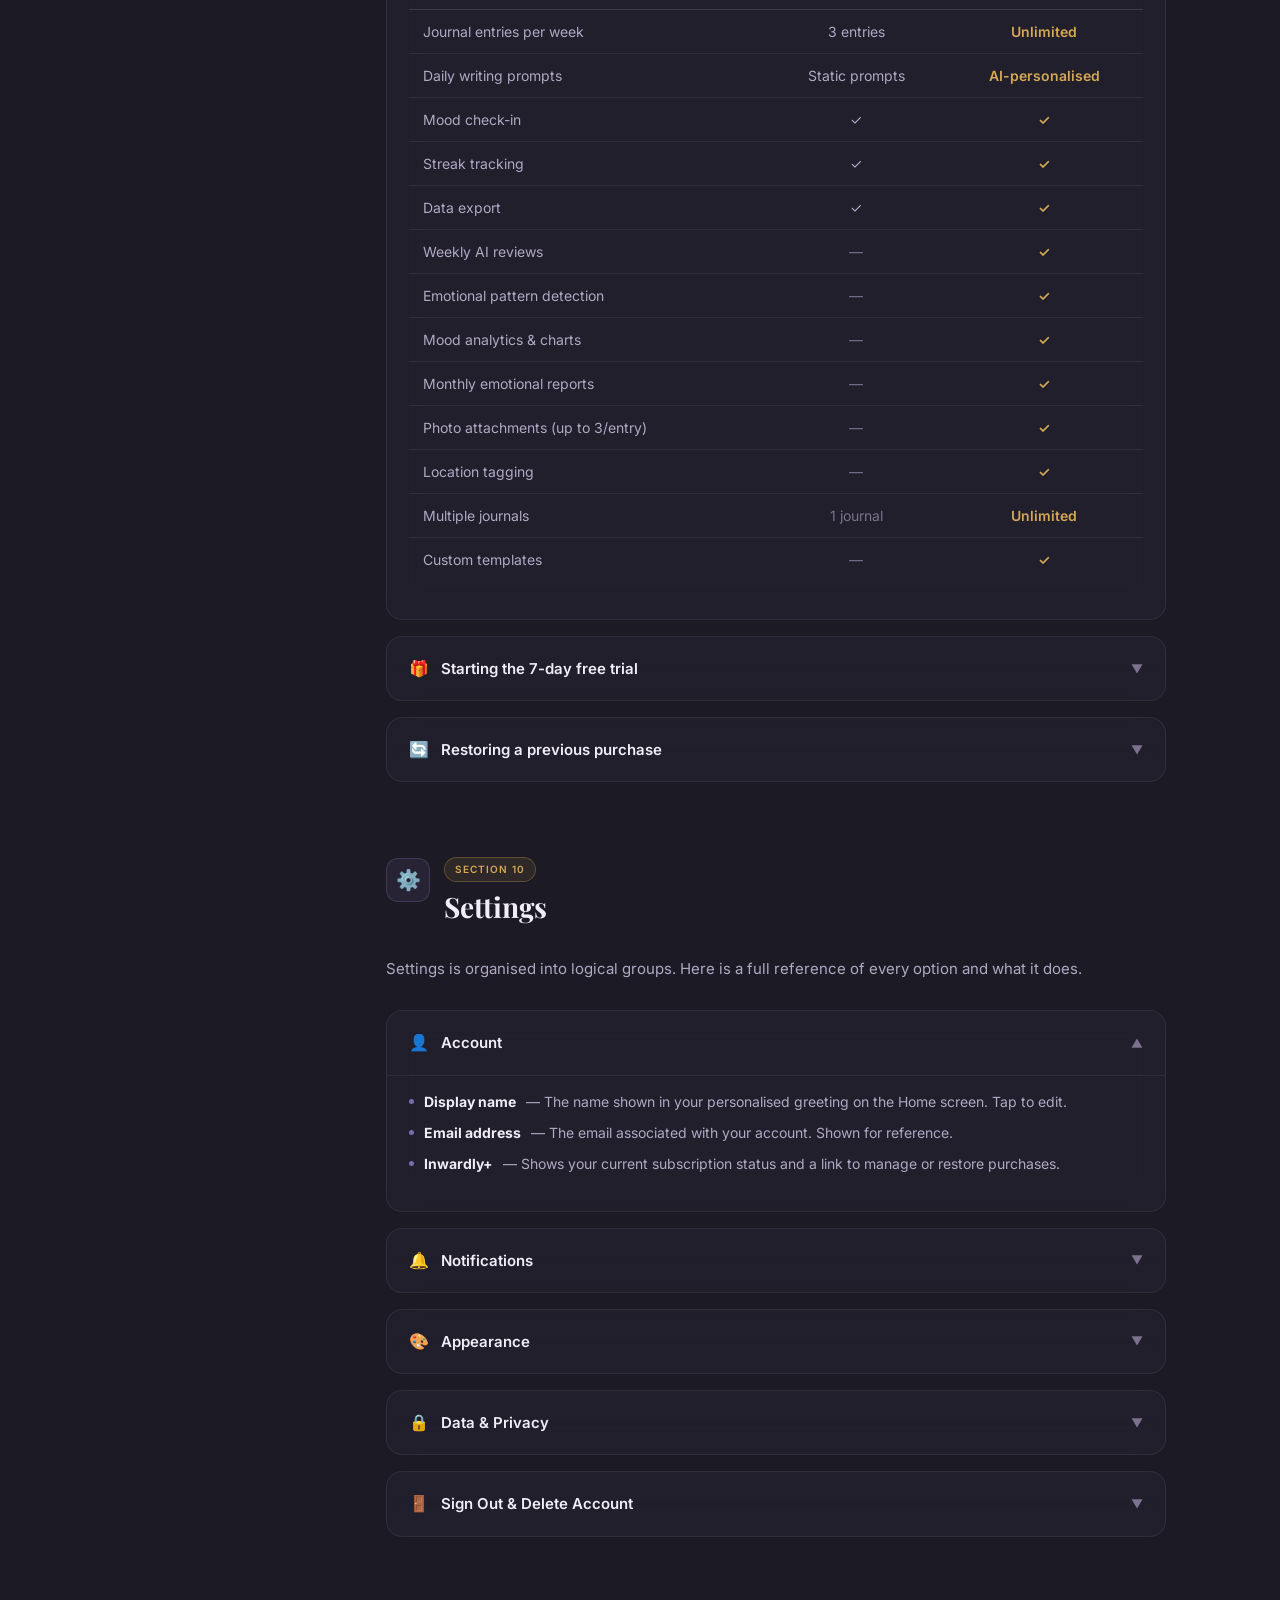
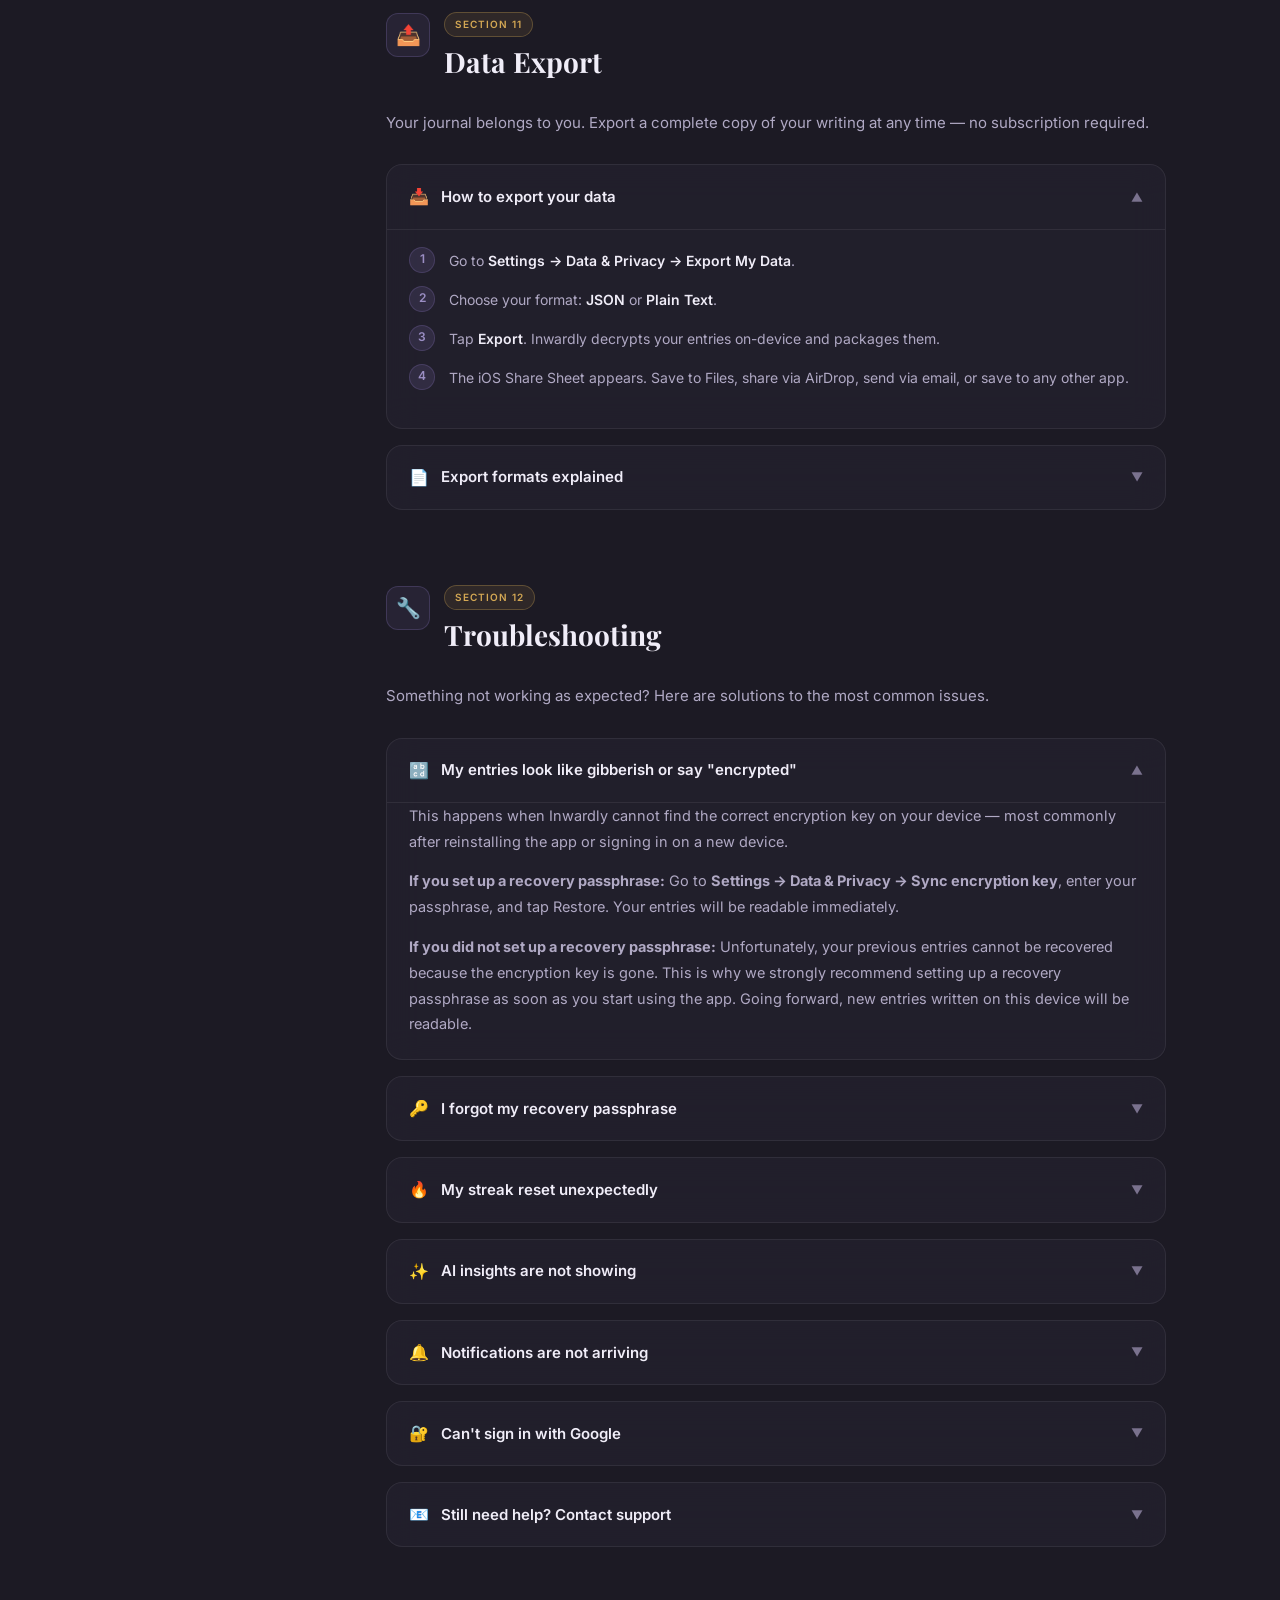
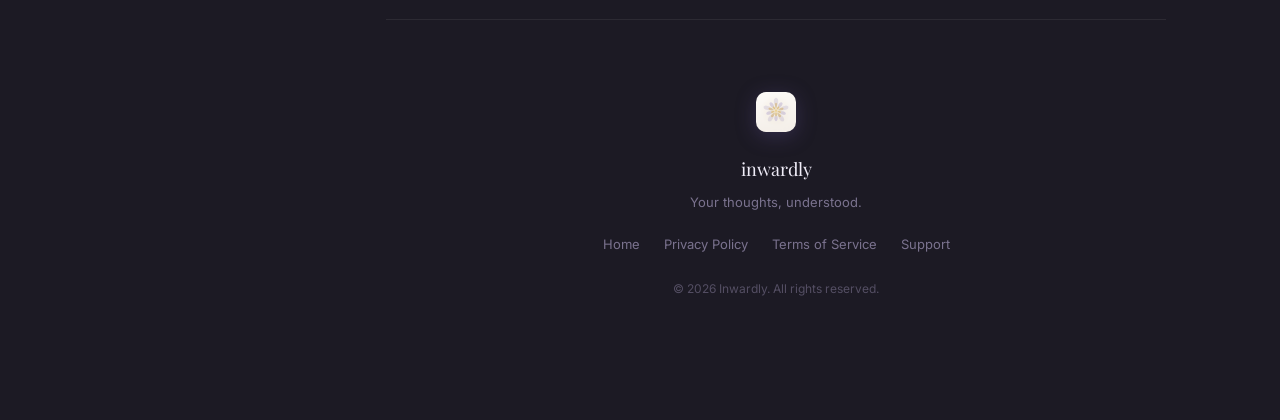
==== commit 531e5b80: "Fix mobile sidebar nav items not tappable on iOS Safari iOS Safari bug: body.overflow='hidden' break" ====
--- a/guide/index.html
+++ b/guide/index.html
@@ -235,7 +235,7 @@
       padding: 4px;
       background: none;
       border: none;
-      z-index: 300;
+      z-index: 400;
     }
     .hamburger span {
       display: block;
@@ -364,8 +364,9 @@
       position: fixed;
       inset: 0;
       background: rgba(0,0,0,0.5);
-      z-index: 99;
+      z-index: 250;
       backdrop-filter: blur(2px);
+      -webkit-backdrop-filter: blur(2px);
     }
     .sidebar-overlay.visible { display: block; }
 
@@ -839,11 +840,13 @@
     @media (max-width: 900px) {
       .sidebar {
         transform: translateX(-100%);
-        z-index: 200;
+        z-index: 300;
+        pointer-events: none;
       }
 
       .sidebar.mobile-open {
         transform: translateX(0);
+        pointer-events: auto;
       }
 
       .main {
@@ -2783,18 +2786,28 @@
     var sidebar = document.getElementById('sidebar');
     var overlay = document.getElementById('sidebar-overlay');
 
+    // iOS Safari bug: body.overflow='hidden' breaks touch events on position:fixed
+    // elements. Use scroll-position locking via body position:fixed instead.
+    var _scrollY = 0;
+
     function openSidebar() {
+      _scrollY = window.scrollY;
+      document.body.style.position = 'fixed';
+      document.body.style.top = '-' + _scrollY + 'px';
+      document.body.style.width = '100%';
       sidebar.classList.add('mobile-open');
       overlay.classList.add('visible');
       hamburger.classList.add('open');
-      document.body.style.overflow = 'hidden';
     }
 
     function closeSidebar() {
+      document.body.style.position = '';
+      document.body.style.top = '';
+      document.body.style.width = '';
+      window.scrollTo(0, _scrollY);
       sidebar.classList.remove('mobile-open');
       overlay.classList.remove('visible');
       hamburger.classList.remove('open');
-      document.body.style.overflow = '';
     }
 
     hamburger.addEventListener('click', function() {
